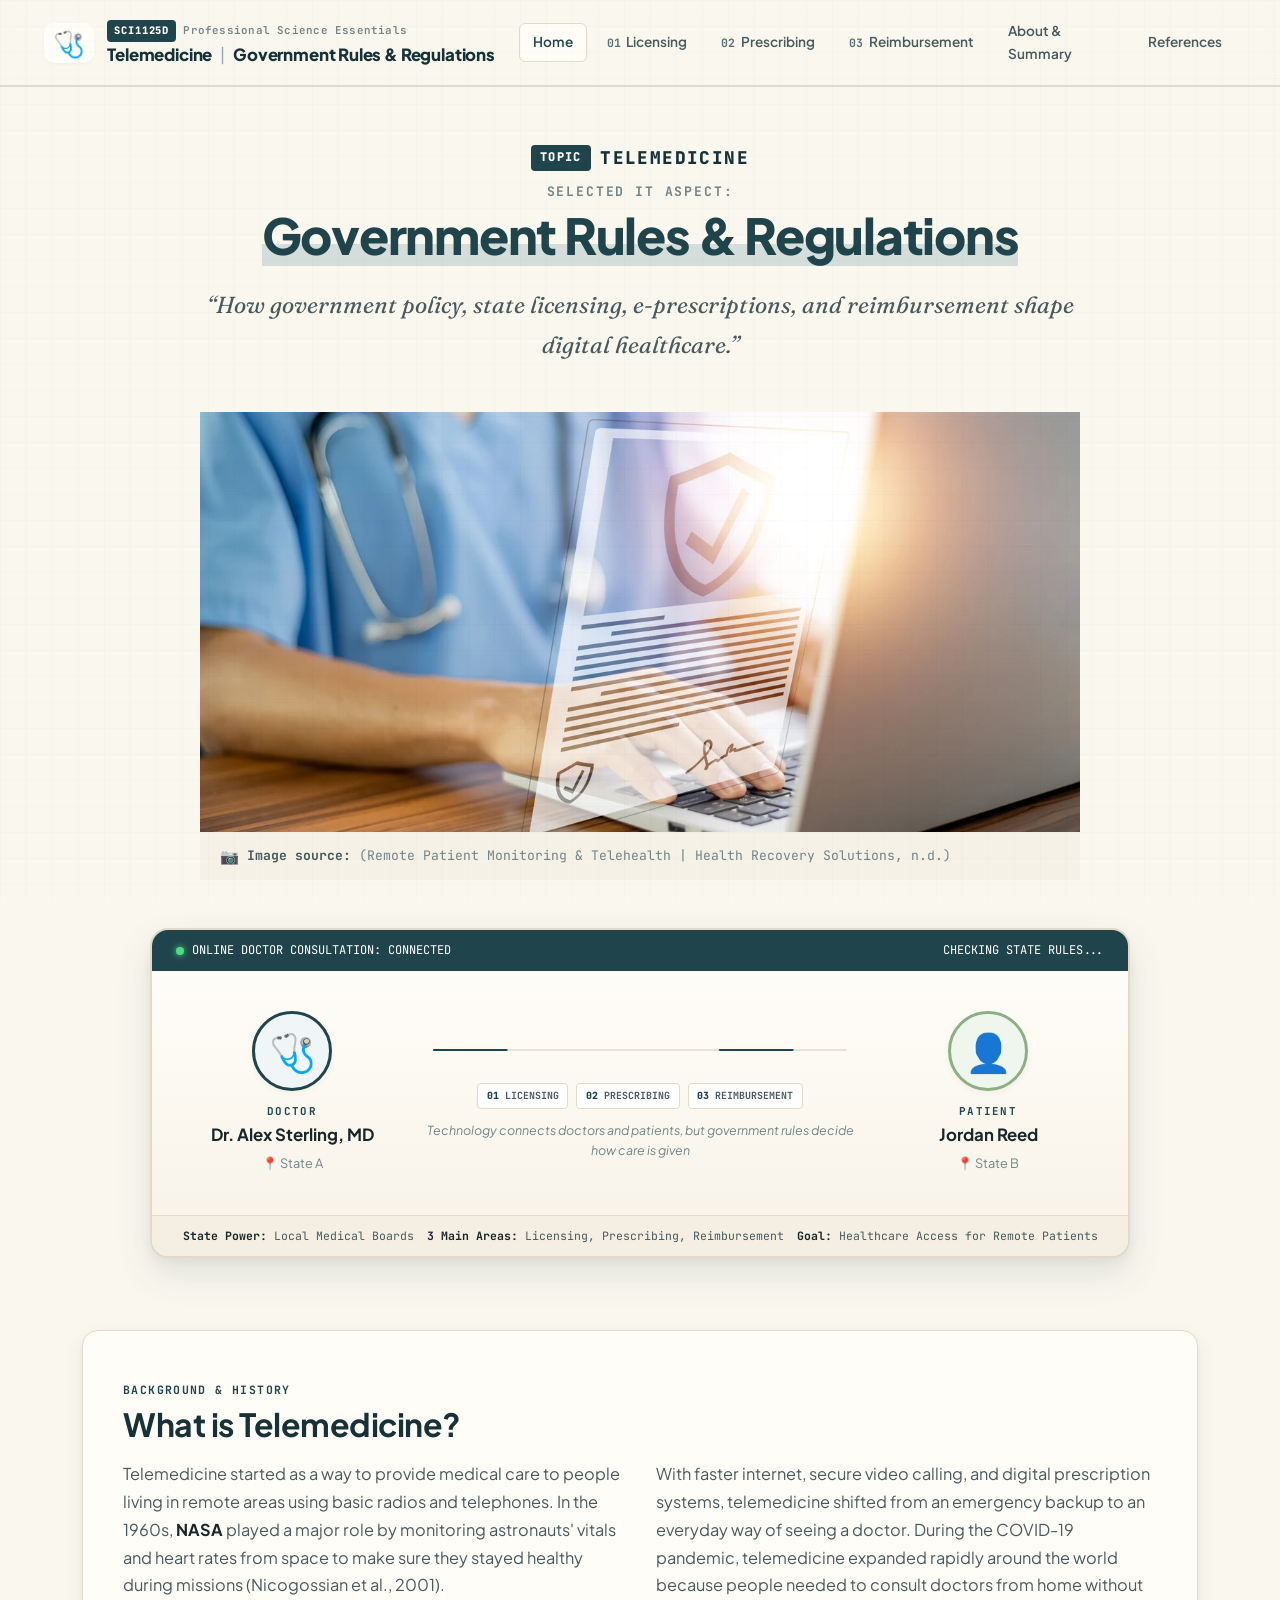
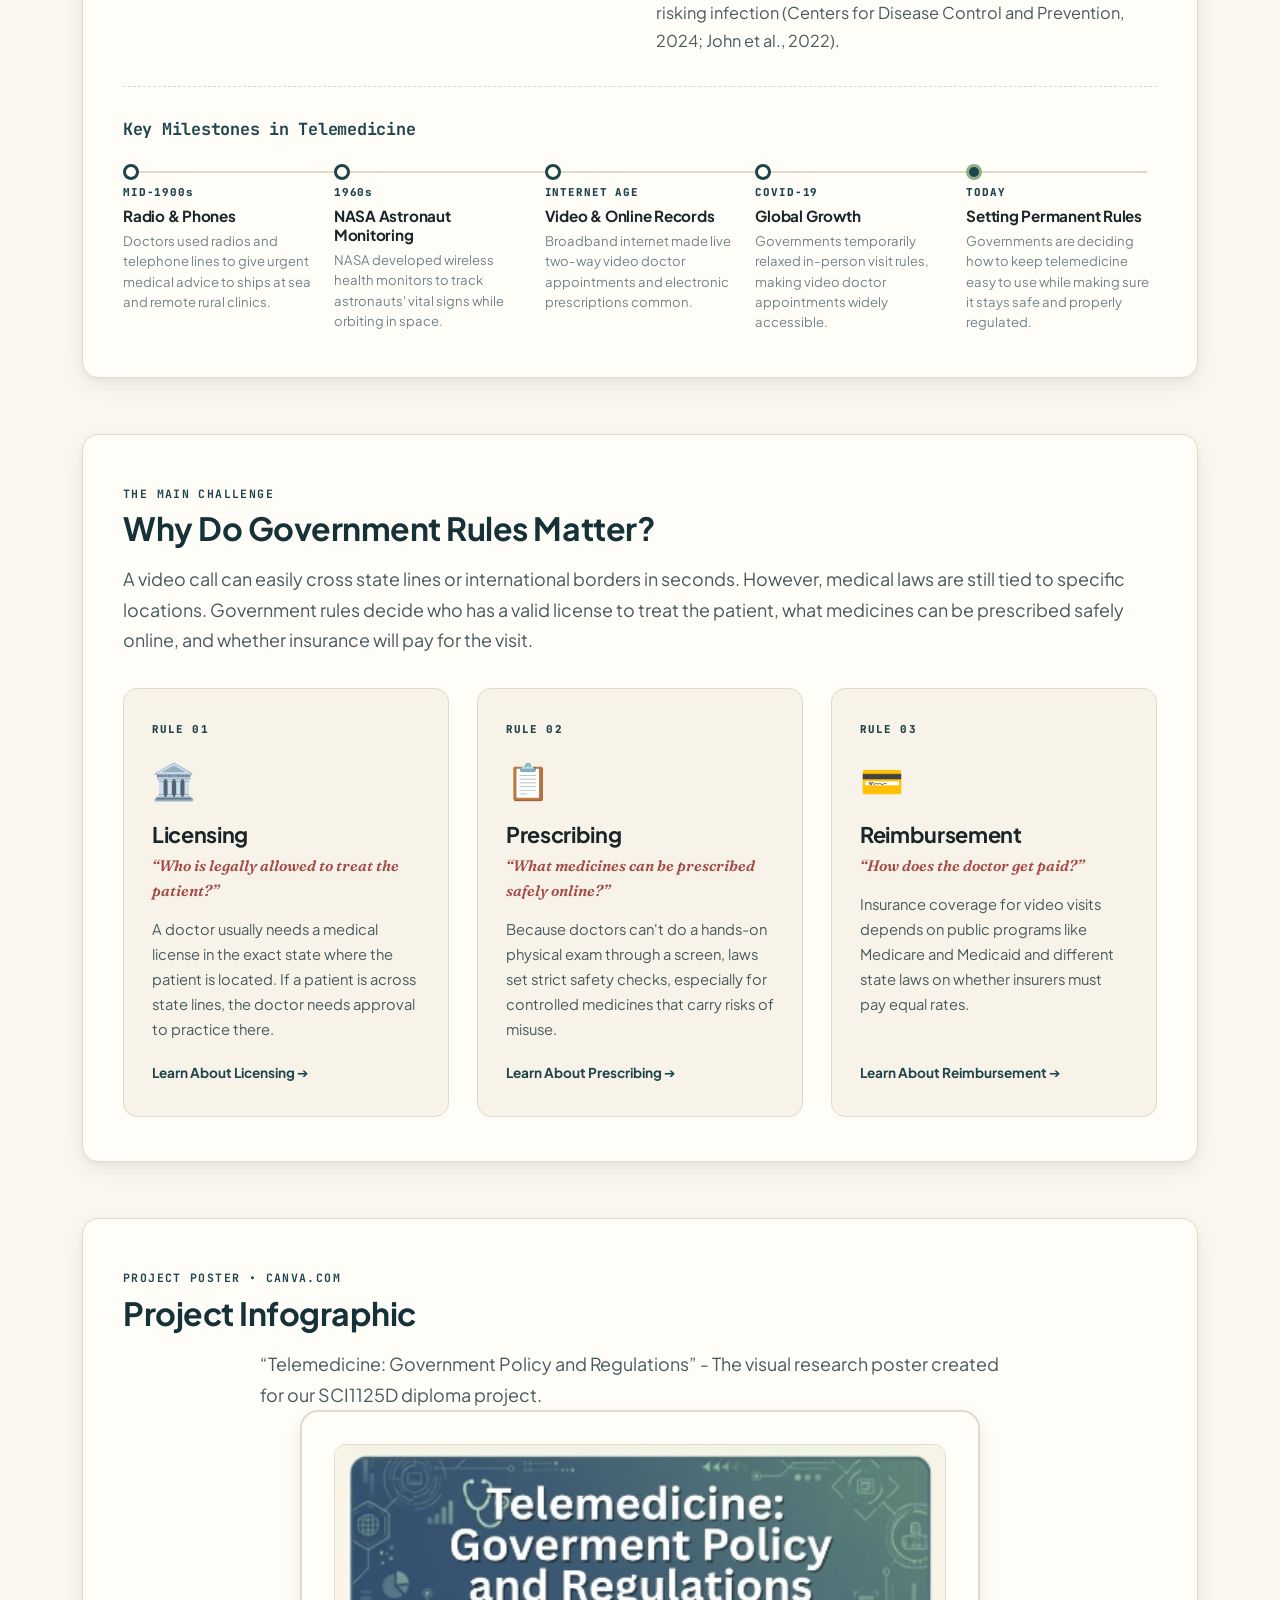
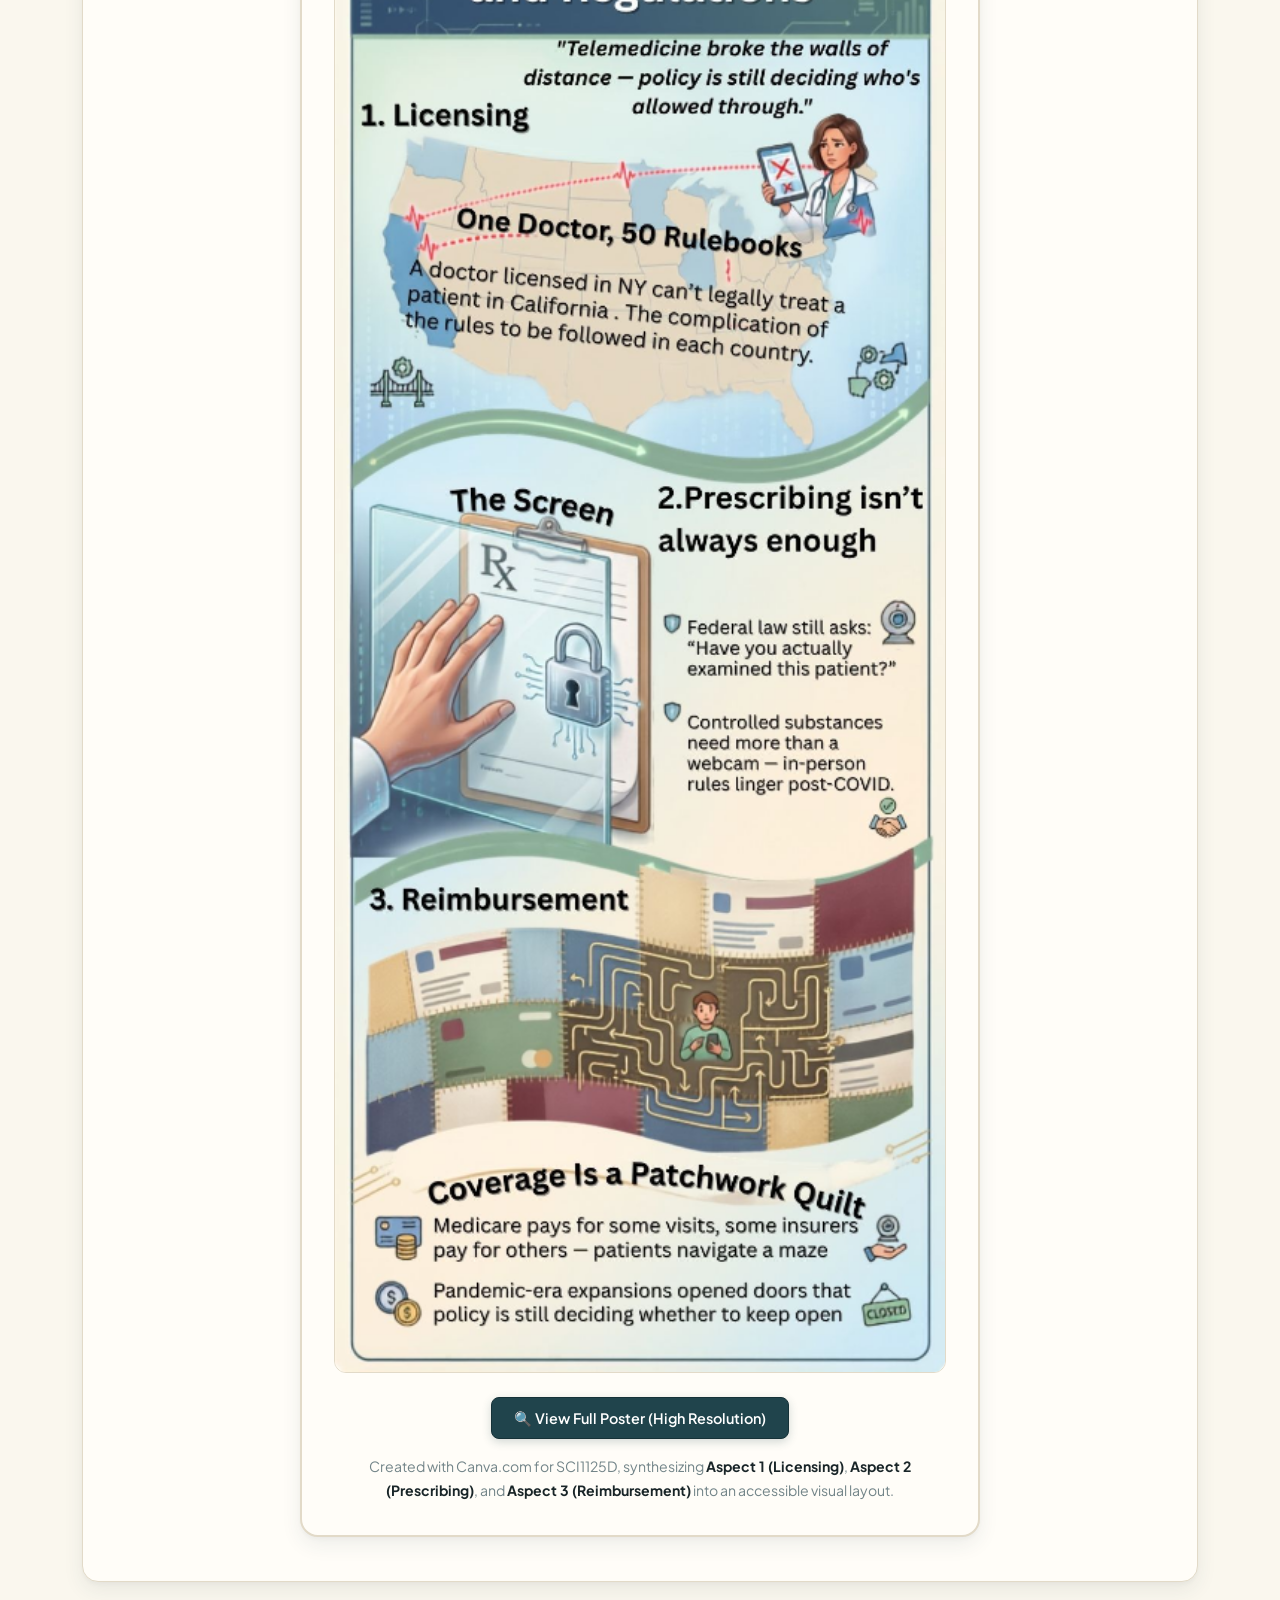
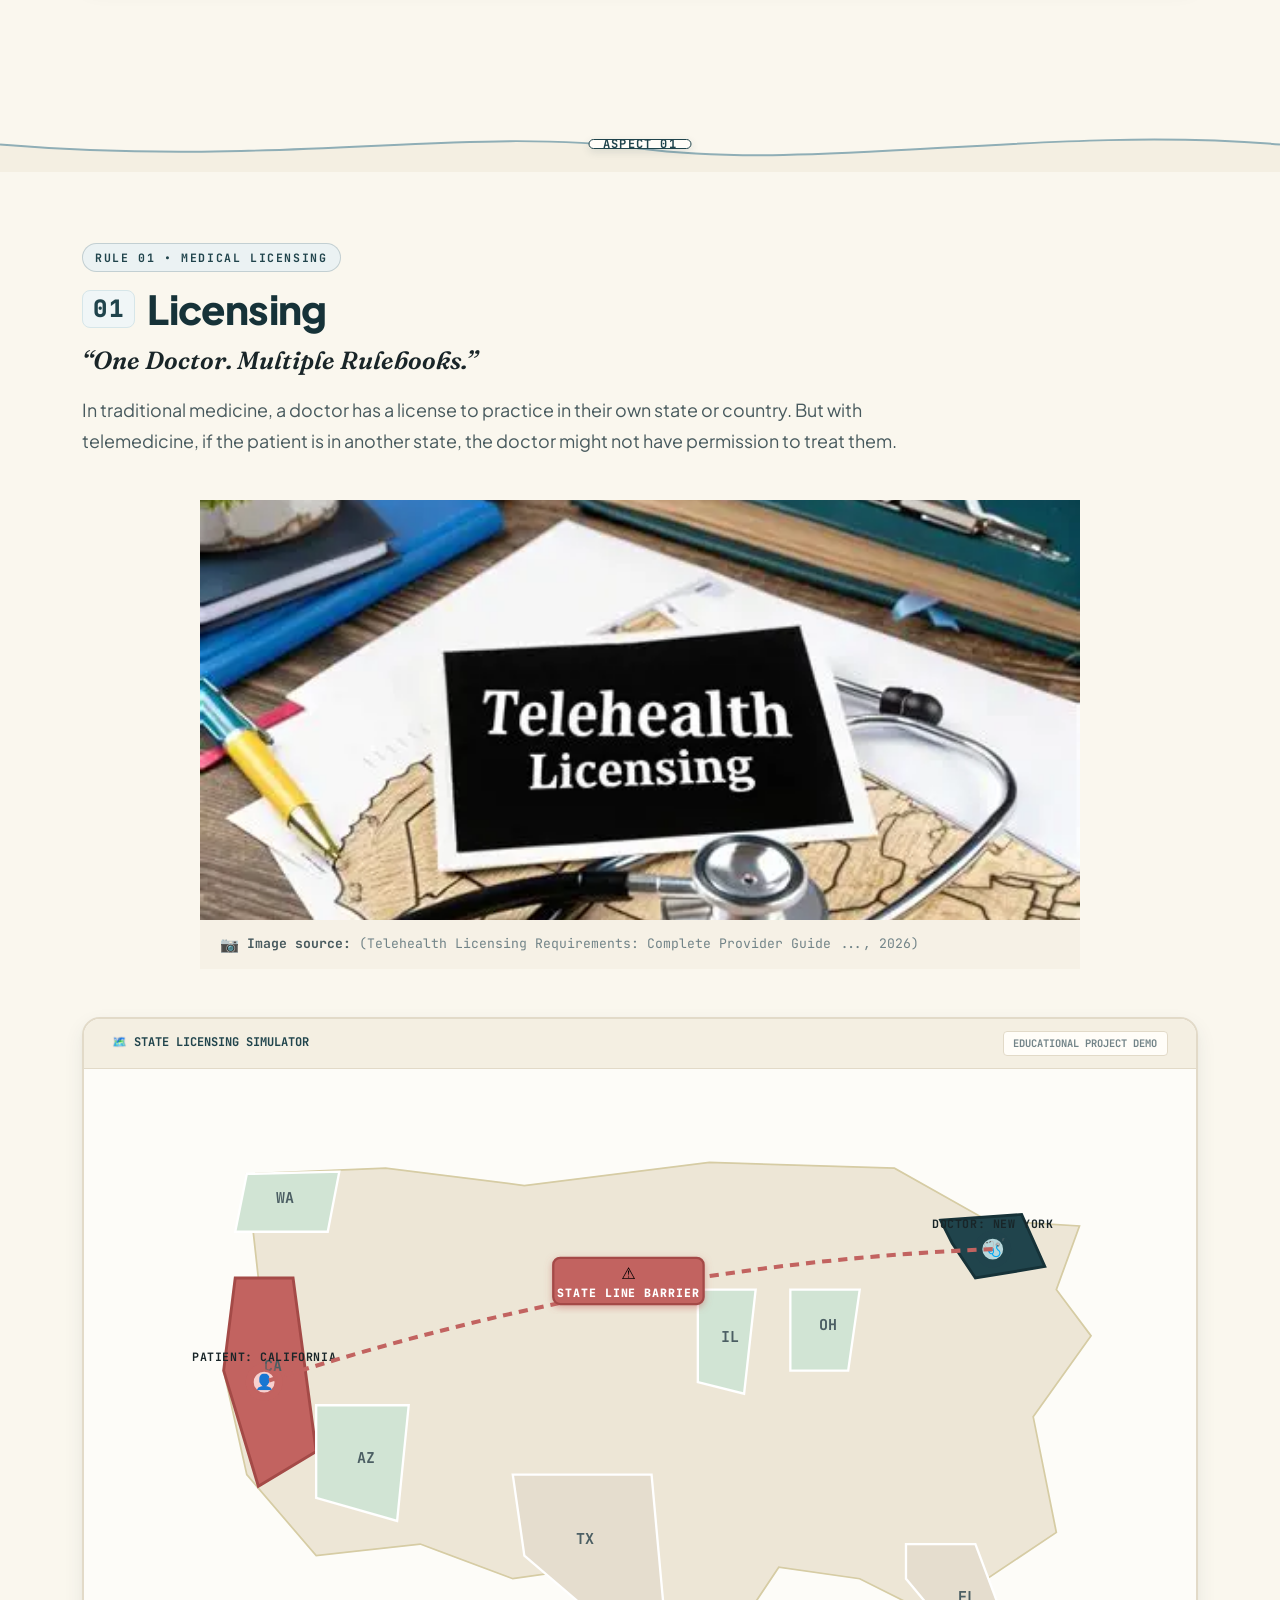
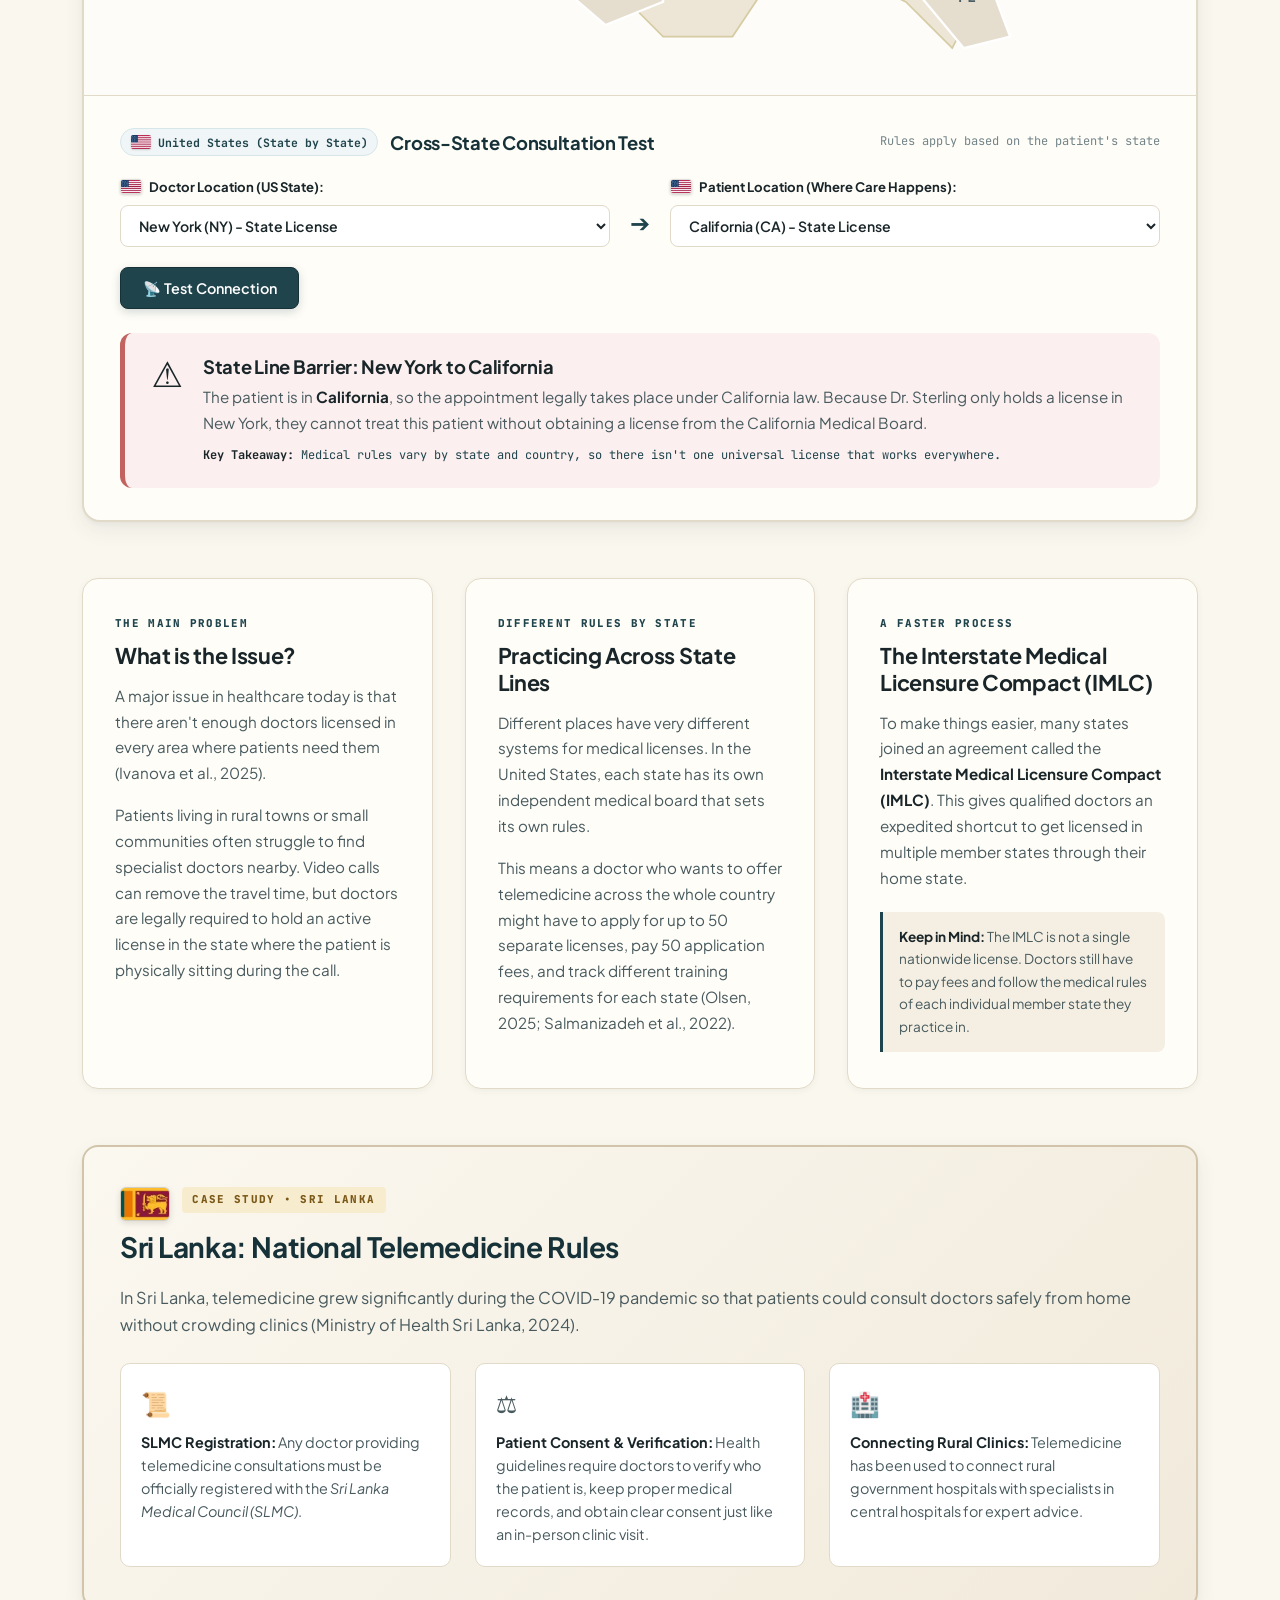
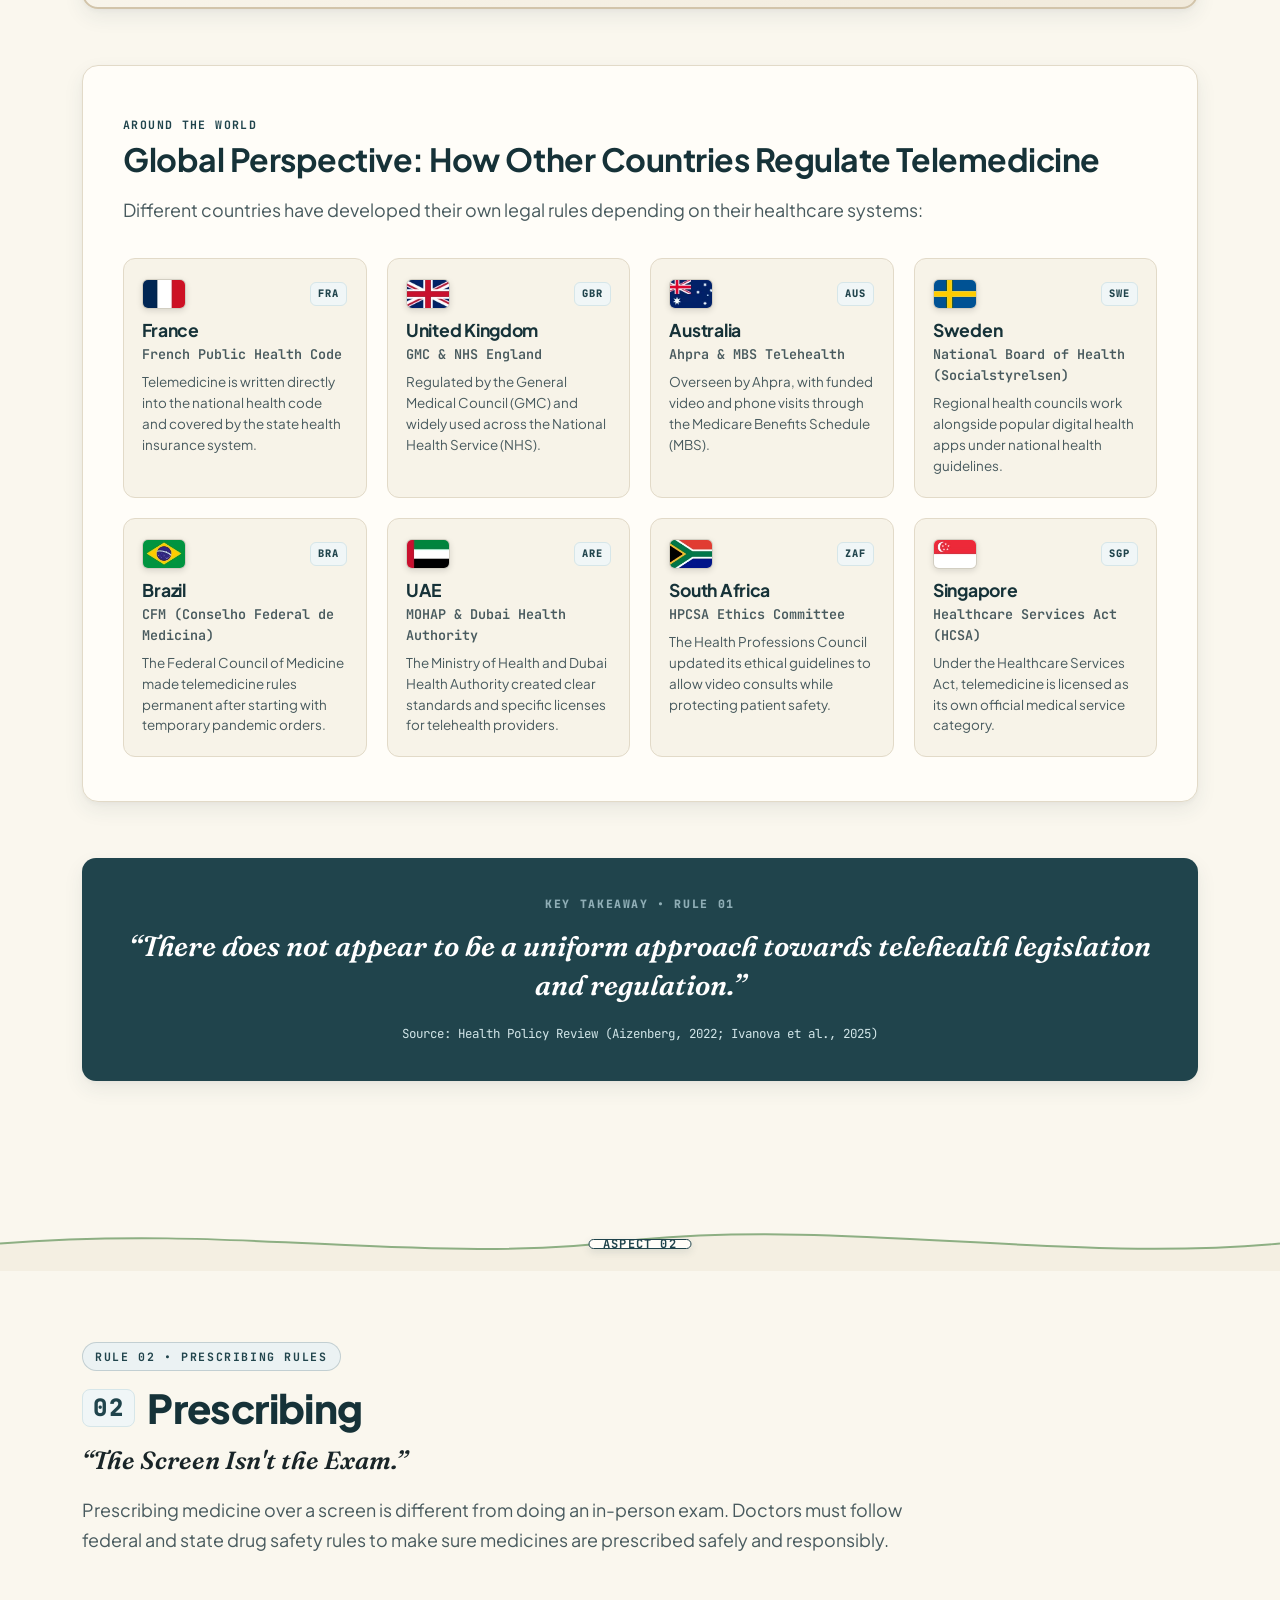
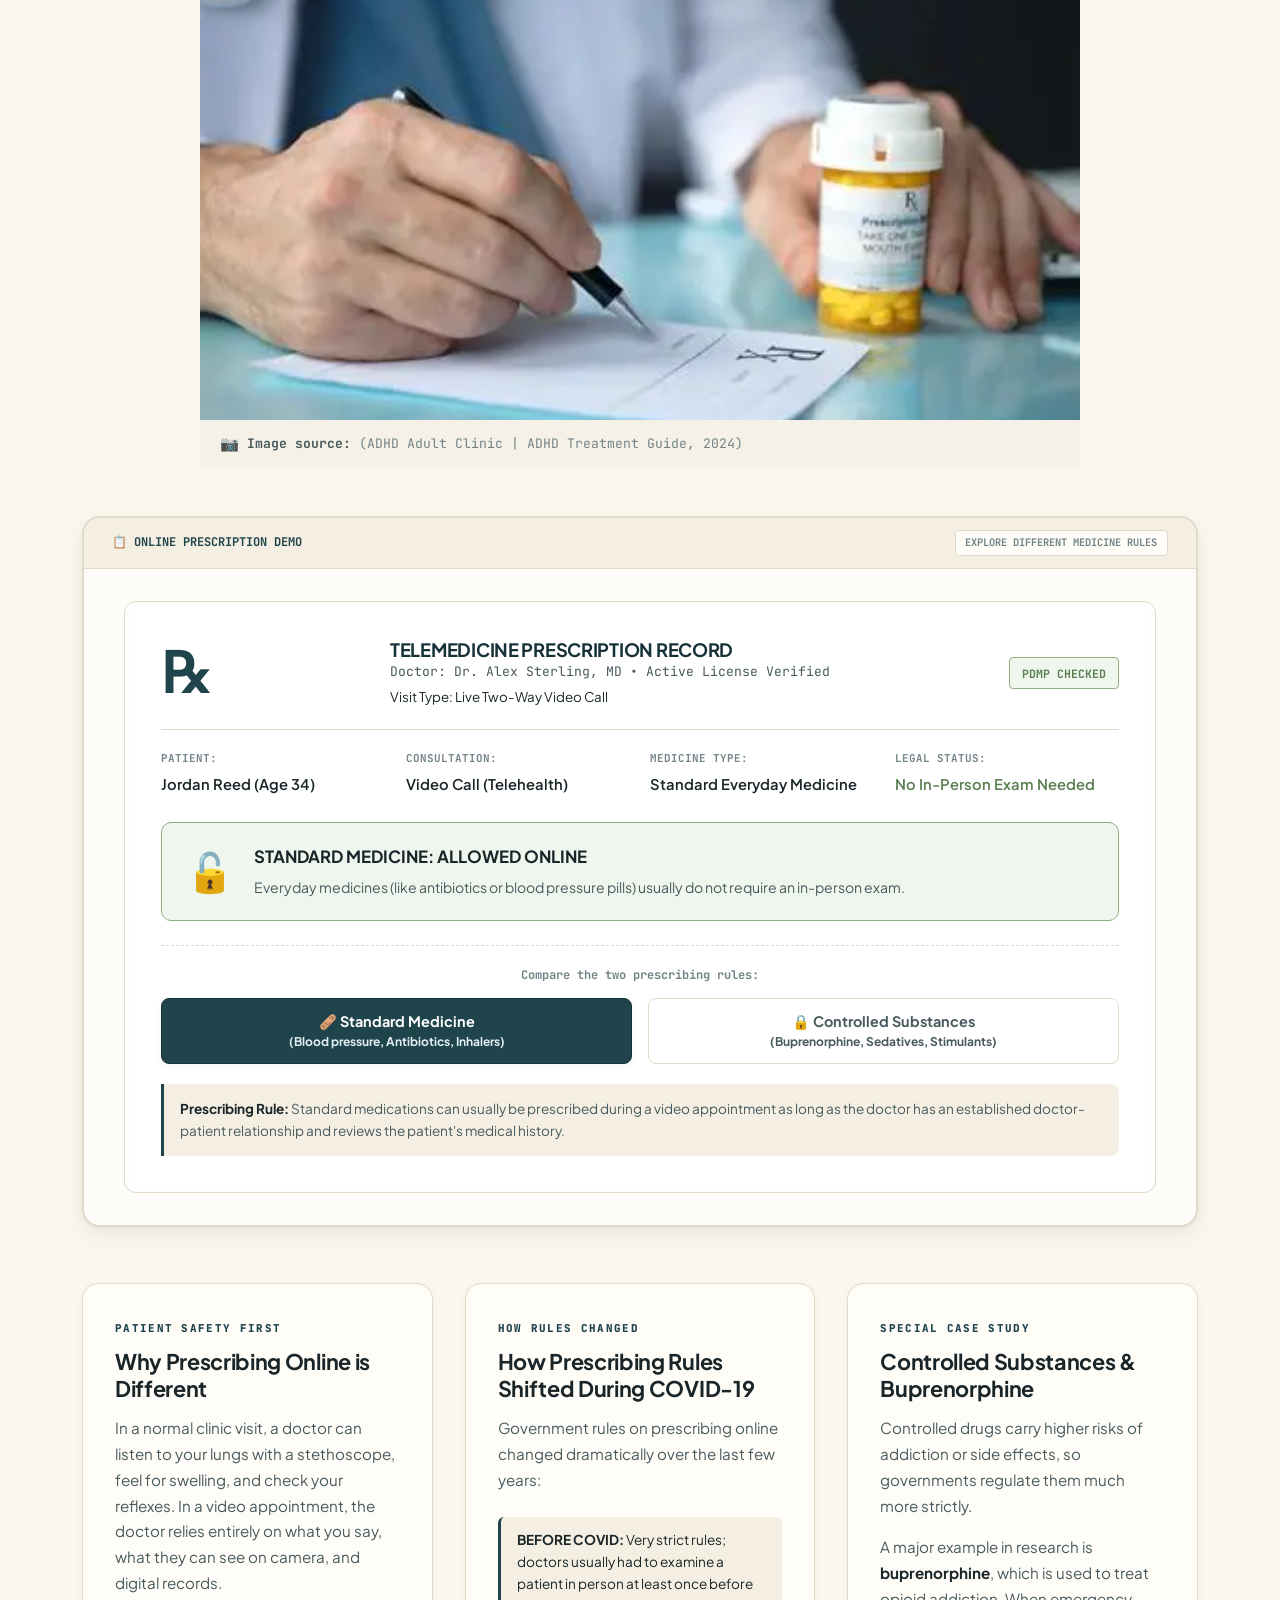
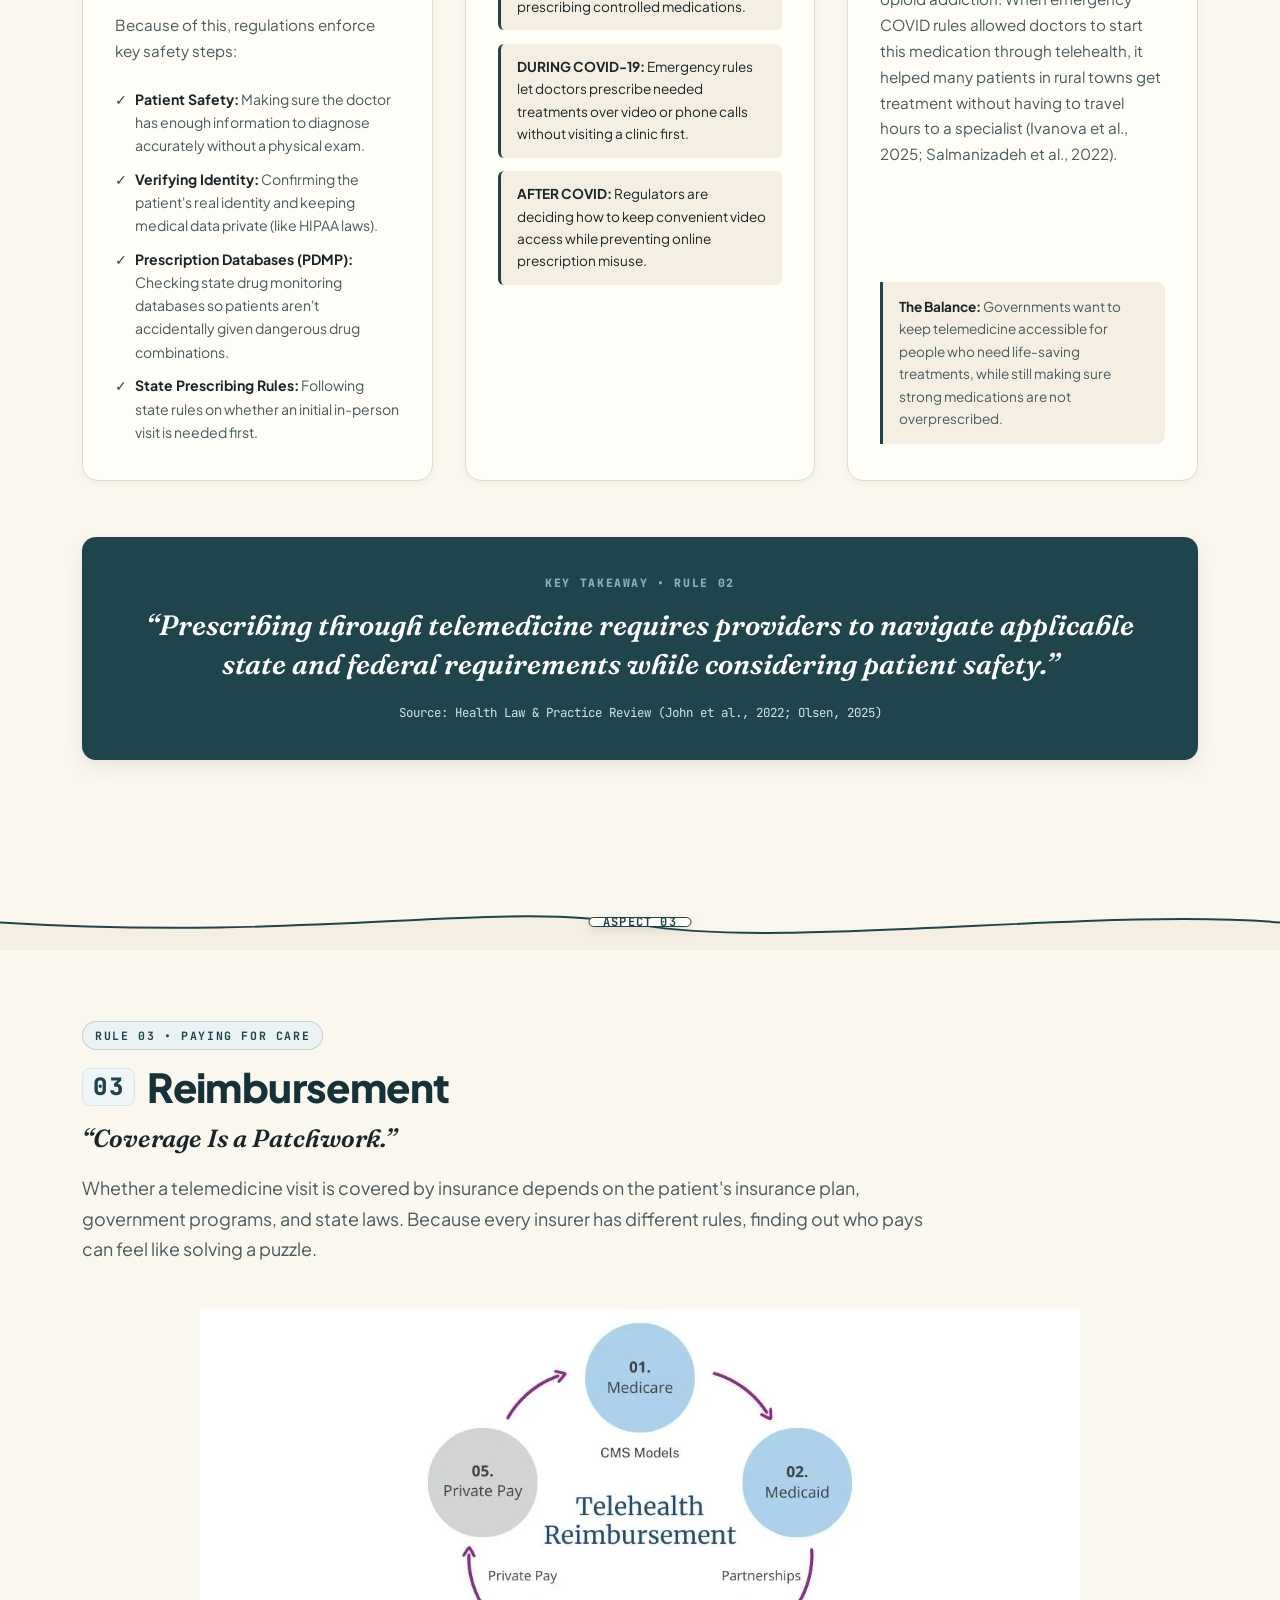
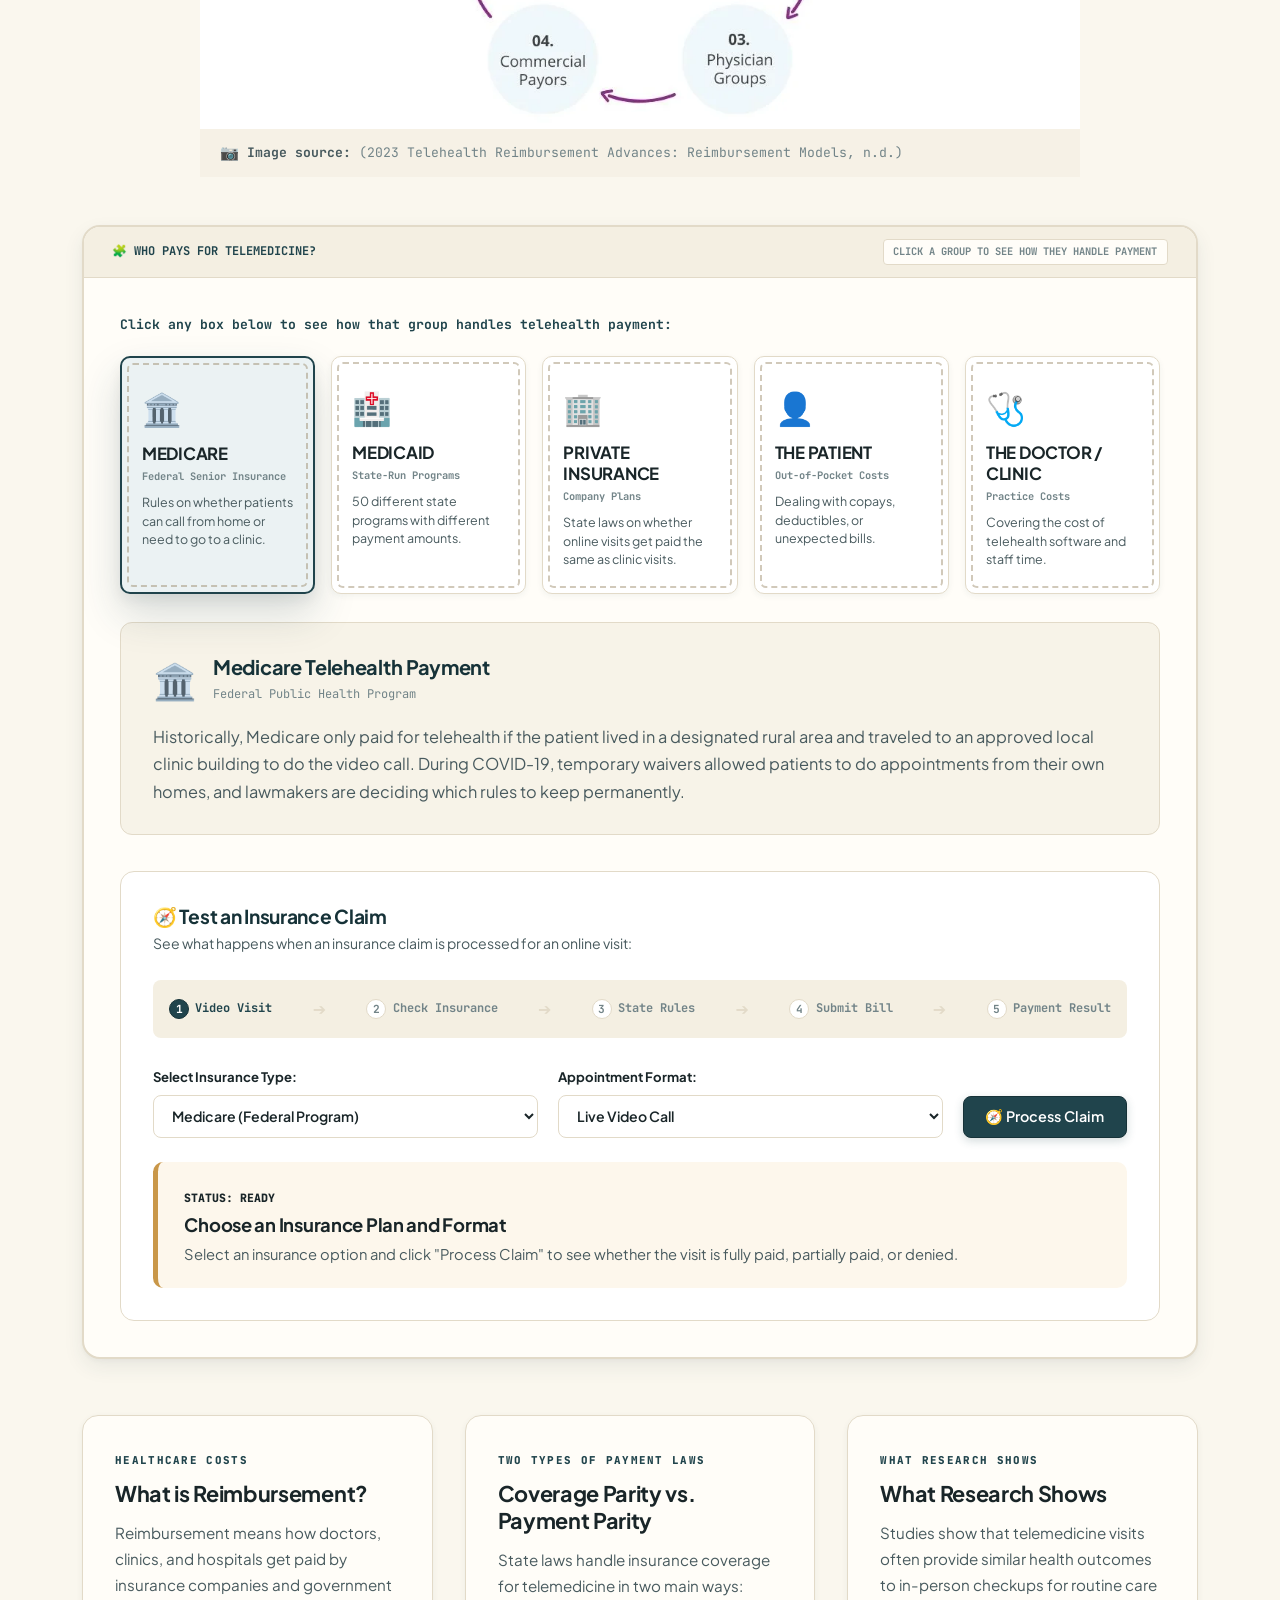
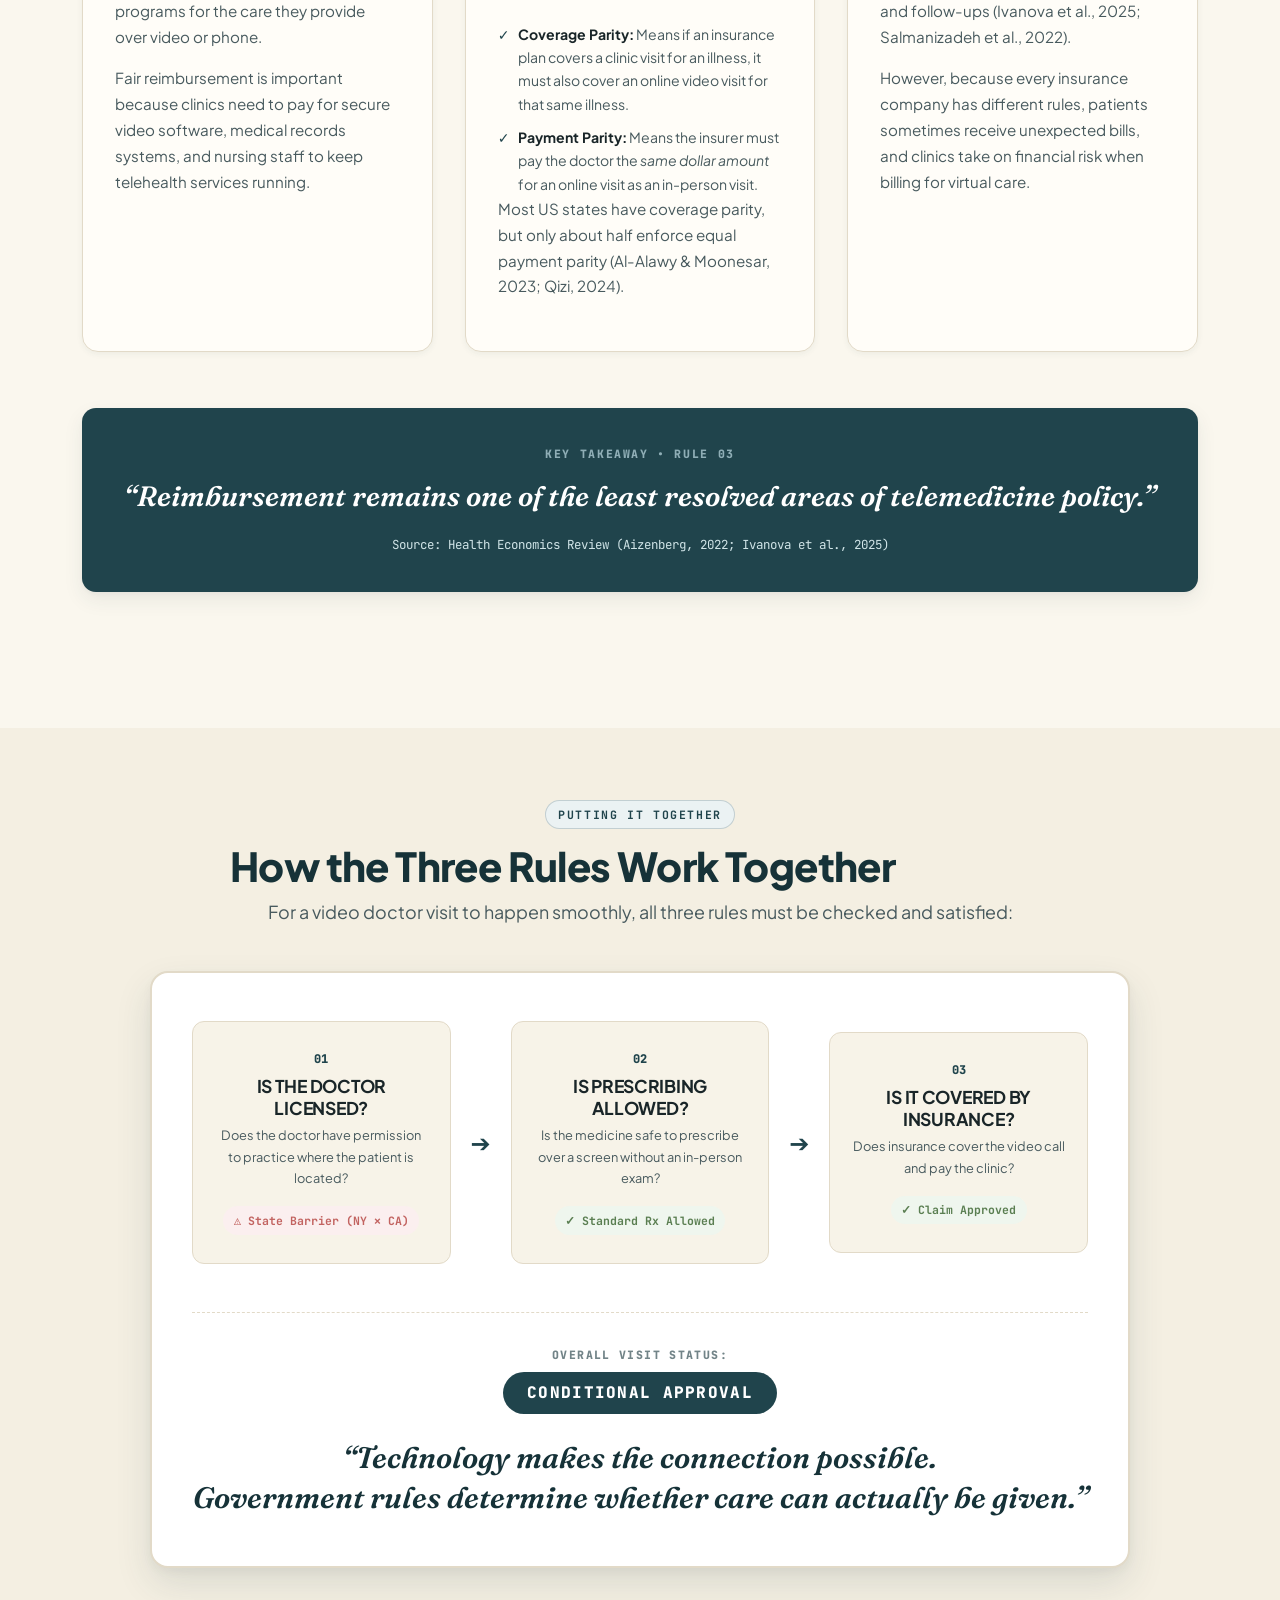
==== index.html @ 53bc9e2b "Update index.html" ====
<!DOCTYPE html>
<html lang="en">

<head>
  <meta charset="UTF-8">
  <meta name="viewport" content="width=device-width, initial-scale=1.0">
  <title>Telemedicine: Government Rules & Regulations | Student Project (SCI1125D)</title>

  <!-- Academic & Editorial Typography -->
  <link rel="preconnect" href="https://fonts.googleapis.com">
  <link rel="preconnect" href="https://fonts.gstatic.com" crossorigin>
  <link
    href="https://fonts.googleapis.com/css2?family=Fraunces:ital,opsz,wght@0,9..144,400;0,9..144,600;0,9..144,700;1,9..144,400&family=Plus+Jakarta+Sans:wght@400;500;600;700;800&family=JetBrains+Mono:wght@400;500;600&display=swap"
    rel="stylesheet">

  <!-- Favicon -->
  <link rel="icon" type="image/svg+xml" href="favicon.svg">

  <link rel="stylesheet" href="styles.css">
</head>

<body class="academic-body">

  <!-- Subtle Paper Grain & Medical Grid Overlay -->
  <div class="academic-paper-grid" aria-hidden="true"></div>

  <!-- =========================================================================
       TOP MASTHEAD & THREE REGULATORY GATES PROGRESS BAR
       ========================================================================= -->
  <header class="academic-header" id="academic-header">
    <div class="header-inner">
      <div class="academic-brand">
        <span class="academic-insignia">🩺</span>
        <div class="brand-text-block">
          <div class="brand-top-tag">
            <span class="course-code-pill">SCI1125D</span>
            <span class="course-tag-title">Professional Science Essentials</span>
          </div>
          <div class="brand-title">Telemedicine <span class="brand-divider">|</span> Government Rules &amp; Regulations</div>
        </div>
      </div>

      <!-- Main Navigation (Matches 5 Pages in Task 2 Template) -->
      <nav class="academic-nav" aria-label="Course Website Navigation">
        <a href="#home" class="nav-btn active">Home</a>
        <a href="#licensing" class="nav-btn"><span class="nav-num">01</span> Licensing</a>
        <a href="#prescribing" class="nav-btn"><span class="nav-num">02</span> Prescribing</a>
        <a href="#reimbursement" class="nav-btn"><span class="nav-num">03</span> Reimbursement</a>
        <a href="#about" class="nav-btn">About &amp; Summary</a>
        <a href="#references" class="nav-btn">References</a>
      </nav>
    </div>
  </header>

  <main>
    <!-- =========================================================================
         HOME / TOPIC
         ========================================================================= -->
    <section id="home" class="academic-section home-section">
      <div class="container">

        <!-- Academic Heading Block with clear Topic & Aspect Hierarchy -->
        <div class="hero-editorial-lead">

          <!-- Explicit Topic vs Aspect Hierarchy -->
          <div class="hero-topic-kicker">
            <span class="topic-tag-badge">TOPIC</span>
            <span class="topic-title-text">TELEMEDICINE</span>
          </div>

          <h1 class="hero-super-title">
            <span class="aspect-label-sub">SELECTED IT ASPECT:</span>
            <span class="highlight-text">Government Rules &amp; Regulations</span>
          </h1>

          <p class="hero-subheading">
            “How government policy, state licensing, e-prescriptions, and reimbursement shape digital healthcare.”
          </p>
        </div>

        <!-- Featured Section Image: Home (Task 2 Template Requirement) -->
        <figure class="section-featured-figure">
          <img src="images/home.webp" alt="Healthcare professional utilizing digital tablet for remote patient monitoring and telehealth" class="featured-aspect-img">
          <figcaption class="figure-citation">
            <span class="citation-icon">📷</span>
            <span><strong>Image source:</strong> (Remote Patient Monitoring &amp; Telehealth | Health Recovery Solutions, n.d.)</span>
          </figcaption>
        </figure>

        <!-- MAIN HERO VISUAL: Doctor & Patient Connected Through Telemedicine Screen -->
        <div class="hero-consultation-stage">
          <div class="consultation-interface-frame">
            <div class="frame-top-bar">
              <span class="telehealth-status"><span class="pulse-indicator"></span> ONLINE DOCTOR CONSULTATION:
                CONNECTED</span>
              <span class="statutory-notice">CHECKING STATE RULES...</span>
            </div>

            <!-- SVG Visual: Remote Provider & Remote Patient -->
            <div class="screen-consultation-display">

              <!-- Provider Side -->
              <div class="consultation-entity provider-entity">
                <div class="entity-avatar-ring doctor-border">
                  <span class="avatar-symbol">🩺</span>
                </div>
                <div class="entity-meta">
                  <span class="entity-label">DOCTOR</span>
                  <strong class="entity-name">Dr. Alex Sterling, MD</strong>
                  <span class="entity-location">📍 State A</span>
                </div>
              </div>

              <!-- Animated Telemedicine Connection Line & The 3 Barrier Gates -->
              <div class="telemedicine-signal-corridor">
                <svg class="signal-svg" viewBox="0 0 420 80" preserveAspectRatio="none">
                  <!-- Underlying Channel -->
                  <path class="signal-track" d="M10,40 L410,40" />
                  <!-- Pulsing Traveling Wave -->
                  <path id="hero-pulse-path" class="signal-pulse"
                    d="M10,40 L160,40 L175,15 L190,65 L205,10 L220,55 L235,40 L410,40" />
                </svg>

                <!-- Three Regulatory Barriers Introduced Along the Connection -->
                <div class="connection-barriers-row">
                  <div class="barrier-pill barrier-licensing" id="hero-gate-1">
                    <span class="barrier-num">01</span>
                    <span class="barrier-txt">LICENSING</span>
                  </div>
                  <div class="barrier-pill barrier-prescribing" id="hero-gate-2">
                    <span class="barrier-num">02</span>
                    <span class="barrier-txt">PRESCRIBING</span>
                  </div>
                  <div class="barrier-pill barrier-reimbursement" id="hero-gate-3">
                    <span class="barrier-num">03</span>
                    <span class="barrier-txt">REIMBURSEMENT</span>
                  </div>
                </div>

                <span class="connection-caption">Technology connects doctors and patients, but government rules decide
                  how care is given</span>
              </div>

              <!-- Patient Side -->
              <div class="consultation-entity patient-entity">
                <div class="entity-avatar-ring patient-border">
                  <span class="avatar-symbol">👤</span>
                </div>
                <div class="entity-meta">
                  <span class="entity-label">PATIENT</span>
                  <strong class="entity-name">Jordan Reed</strong>
                  <span class="entity-location">📍 State B</span>
                </div>
              </div>

            </div>

            <!-- Bottom Diagnostic Bar -->
            <div class="frame-bottom-bar">
              <span><strong>State Power:</strong> Local Medical Boards</span>
              <span><strong>3 Main Areas:</strong> Licensing, Prescribing, Reimbursement</span>
              <span><strong>Goal:</strong> Healthcare Access for Remote Patients</span>
            </div>
          </div>
        </div>

        <!-- ==========================================
             INTRODUCTION: WHAT IS TELEMEDICINE?
             ========================================== -->
        <div class="academic-content-block intro-academic-block">
          <div class="block-header">
            <span class="block-kicker">BACKGROUND & HISTORY</span>
            <h2 class="block-title">What is Telemedicine?</h2>
          </div>

          <div class="two-column-academic-text">
            <p>
              Telemedicine started as a way to provide medical care to people living in remote areas using basic radios
              and telephones. In the 1960s, <strong>NASA</strong> played a major role by monitoring astronauts' vitals
              and heart rates from space to make sure they stayed healthy during missions (Nicogossian et al., 2001).
            </p>
            <p>
              With faster internet, secure video calling, and digital prescription systems, telemedicine shifted from an
              emergency backup to an everyday way of seeing a doctor. During the COVID-19 pandemic, telemedicine
              expanded rapidly around the world because people needed to consult doctors from home without risking
              infection (Centers for Disease Control and Prevention, 2024; John et al., 2022).
            </p>
          </div>

          <!-- Academic Historical Timeline -->
          <div class="academic-timeline-container">
            <h4 class="timeline-title">Key Milestones in Telemedicine</h4>
            <div class="academic-timeline-track">

              <div class="timeline-step">
                <div class="timeline-dot"></div>
                <span class="timeline-epoch">MID-1900s</span>
                <h5>Radio & Phones</h5>
                <p>Doctors used radios and telephone lines to give urgent medical advice to ships at sea and remote
                  rural clinics.</p>
              </div>

              <div class="timeline-step">
                <div class="timeline-dot"></div>
                <span class="timeline-epoch">1960s</span>
                <h5>NASA Astronaut Monitoring</h5>
                <p>NASA developed wireless health monitors to track astronauts' vital signs while orbiting in space.</p>
              </div>

              <div class="timeline-step">
                <div class="timeline-dot"></div>
                <span class="timeline-epoch">INTERNET AGE</span>
                <h5>Video & Online Records</h5>
                <p>Broadband internet made live two-way video doctor appointments and electronic prescriptions common.
                </p>
              </div>

              <div class="timeline-step">
                <div class="timeline-dot"></div>
                <span class="timeline-epoch">COVID-19</span>
                <h5>Global Growth</h5>
                <p>Governments temporarily relaxed in-person visit rules, making video doctor appointments widely
                  accessible.</p>
              </div>

              <div class="timeline-step current-epoch">
                <div class="timeline-dot"></div>
                <span class="timeline-epoch">TODAY</span>
                <h5>Setting Permanent Rules</h5>
                <p>Governments are deciding how to keep telemedicine easy to use while making sure it stays safe and
                  properly regulated.</p>
              </div>

            </div>
          </div>
        </div>

        <!-- ==========================================
             TOPIC OVERVIEW: WHY DO GOVERNMENT RULES MATTER?
             ========================================== -->
        <div class="academic-content-block rules-matter-block">
          <div class="block-header">
            <span class="block-kicker">THE MAIN CHALLENGE</span>
            <h2 class="block-title">Why Do Government Rules Matter?</h2>
            <p class="block-lead">
              A video call can easily cross state lines or international borders in seconds. However, medical laws are
              still tied to specific locations. Government rules decide who has a valid license to treat the patient,
              what medicines can be prescribed safely online, and whether insurance will pay for the visit.
            </p>
          </div>

          <!-- The Three Regulatory Gates Cards -->
          <div class="regulatory-cards-grid">

            <a href="#licensing" class="gate-preview-card">
              <div class="card-gate-tag">RULE 01</div>
              <div class="card-icon">🏛️</div>
              <h3>Licensing</h3>
              <span class="gate-question">“Who is legally allowed to treat the patient?”</span>
              <p>
                A doctor usually needs a medical license in the exact state where the patient is located. If a patient
                is across state lines, the doctor needs approval to practice there.
              </p>
              <span class="card-cta-link">Learn About Licensing ➔</span>
            </a>

            <a href="#prescribing" class="gate-preview-card">
              <div class="card-gate-tag">RULE 02</div>
              <div class="card-icon">📋</div>
              <h3>Prescribing</h3>
              <span class="gate-question">“What medicines can be prescribed safely online?”</span>
              <p>
                Because doctors can't do a hands-on physical exam through a screen, laws set strict safety
                checks, especially for controlled medicines that carry risks of misuse.
              </p>
              <span class="card-cta-link">Learn About Prescribing ➔</span>
            </a>

            <a href="#reimbursement" class="gate-preview-card">
              <div class="card-gate-tag">RULE 03</div>
              <div class="card-icon">💳</div>
              <h3>Reimbursement</h3>
              <span class="gate-question">“How does the doctor get paid?”</span>
              <p>
                Insurance coverage for video visits depends on public programs like Medicare and Medicaid and different
                state laws on whether insurers must pay equal rates.
              </p>
              <span class="card-cta-link">Learn About Reimbursement ➔</span>
            </a>

          </div>
        </div>

        <!-- ==========================================
             PROJECT INFOGRAPHIC (TASK 2 TEMPLATE: TOPIC/HOME)
             ========================================== -->
        <div class="academic-content-block infographic-home-block" id="home-infographic-block">
          <div class="block-header text-center">
            <span class="block-kicker">PROJECT POSTER • CANVA.COM</span>
            <h2 class="block-title">Project Infographic</h2>
            <p class="block-lead" style="margin: 0 auto; max-width: 760px;">
              “Telemedicine: Government Policy and Regulations” - The visual research poster created for our SCI1125D diploma project.
            </p>
          </div>

          <div class="infographic-display-card">
            <div class="infographic-frame">
              <img src="infographic.png" alt="Telemedicine Government Policy and Regulations Infographic Poster"
                class="featured-infographic-img" id="main-infographic-image">
            </div>
            <div class="infographic-actions">
              <button id="open-lightbox-btn" class="btn btn-academic-primary">
                🔍 View Full Poster (High Resolution)
              </button>
              <p class="infographic-note">
                Created with Canva.com for SCI1125D, synthesizing <strong>Aspect 1 (Licensing)</strong>,
                <strong>Aspect 2 (Prescribing)</strong>, and <strong>Aspect 3 (Reimbursement)</strong> into an accessible visual layout.
              </p>
            </div>
          </div>
        </div>

      </div>
    </section>

    <!-- Flowing Wave Divider -->
    <div class="academic-curved-divider" aria-hidden="true">
      <svg viewBox="0 0 1440 70" preserveAspectRatio="none">
        <path d="M0,35 C320,65 520,10 720,40 C920,70 1180,10 1440,35 L1440,70 L0,70 Z" fill="#F4EFE2" />
        <path d="M0,35 C320,65 520,10 720,40 C920,70 1180,10 1440,35" fill="none" stroke="#8FAEB6" stroke-width="2.5" />
      </svg>
      <div class="divider-badge">ASPECT 01</div>
    </div>

    <!-- =========================================================================
         ASPECT 1: LICENSING: "ONE DOCTOR. MULTIPLE RULEBOOKS."
         ========================================================================= -->
    <section id="licensing" class="academic-section licensing-section">
      <div class="container">

        <div class="section-title-wrap">
          <span class="section-aspect-pill">RULE 01 • MEDICAL LICENSING</span>
          <h2 class="aspect-headline"><span class="headline-num">01</span> Licensing</h2>
          <p class="aspect-quote">“One Doctor. Multiple Rulebooks.”</p>
          <p class="aspect-lead-description">
            In traditional medicine, a doctor has a license to practice in their own state or country. But with
            telemedicine, if the patient is in another state, the doctor might not have permission to treat them.
          </p>
        </div>

        <!-- Featured Section Image: Aspect 1 Licensing (Task 2 Template Requirement) -->
        <figure class="section-featured-figure">
          <img src="images/licensing.webp" alt="Medical professional reviewing healthcare licensing and provider credentials" class="featured-aspect-img">
          <figcaption class="figure-citation">
            <span class="citation-icon">📷</span>
            <span><strong>Image source:</strong> (Telehealth Licensing Requirements: Complete Provider Guide ..., 2026)</span>
          </figcaption>
        </figure>

        <!-- MAIN VISUAL: Stylized US Map with Animated Boundary Pause -->
        <div class="academic-interactive-card">
          <div class="card-meta-bar">
            <span>🗺️ STATE LICENSING SIMULATOR</span>
            <span class="edu-disclaimer">EDUCATIONAL PROJECT DEMO</span>
          </div>

          <div class="map-simulation-viewport">
            <svg id="licensing-map-svg" viewBox="0 0 920 500" class="academic-map-svg"
              aria-label="Interactive US Map with Jurisdiction Boundaries">
              <defs>
                <filter id="boundaryGlow" x="-20%" y="-20%" width="140%" height="140%">
                  <feDropShadow dx="0" dy="2" stdDeviation="3" flood-color="#C26360" flood-opacity="0.5" />
                </filter>
              </defs>

              <!-- Base US Outline -->
              <path class="map-base-continent"
                d="M120,70 L240,65 L360,80 L520,60 L680,65 L760,110 L840,115 L820,170 L850,210 L800,280 L820,380 L760,420 L730,480 L690,440 L650,420 L580,410 L540,470 L480,470 L420,410 L350,420 L270,390 L180,400 L120,330 L100,240 L130,160 Z" />

              <!-- Interactive State Polygons -->
              <path id="poly-WA" class="map-poly compact-state" d="M120,70 L200,68 L190,120 L110,120 Z" data-code="WA"
                data-name="Washington" />
              <path id="poly-CA" class="map-poly active-patient-state"
                d="M110,160 L160,160 L180,310 L130,340 L100,240 Z" data-code="CA" data-name="California" />
              <path id="poly-AZ" class="map-poly compact-state" d="M180,270 L260,270 L250,370 L180,350 Z" data-code="AZ"
                data-name="Arizona" />
              <path id="poly-TX" class="map-poly independent-state" d="M350,330 L470,330 L480,440 L430,460 L360,400 Z"
                data-code="TX" data-name="Texas" />
              <path id="poly-IL" class="map-poly compact-state" d="M510,170 L560,170 L550,260 L510,250 Z" data-code="IL"
                data-name="Illinois" />
              <path id="poly-OH" class="map-poly compact-state" d="M590,170 L650,170 L640,240 L590,240 Z" data-code="OH"
                data-name="Ohio" />
              <path id="poly-NY" class="map-poly active-doctor-state" d="M720,110 L790,105 L810,150 L750,160 L730,130 Z"
                data-code="NY" data-name="New York" />
              <path id="poly-FL" class="map-poly independent-state" d="M690,390 L750,390 L780,470 L740,480 L690,420 Z"
                data-code="FL" data-name="Florida" />

              <!-- State Text Labels -->
              <text x="135" y="240" class="svg-state-label">CA</text>
              <text x="145" y="95" class="svg-state-label">WA</text>
              <text x="215" y="320" class="svg-state-label">AZ</text>
              <text x="405" y="390" class="svg-state-label">TX</text>
              <text x="530" y="215" class="svg-state-label">IL</text>
              <text x="615" y="205" class="svg-state-label">OH</text>
              <text x="760" y="135" class="svg-state-label">NY</text>
              <text x="735" y="440" class="svg-state-label">FL</text>

              <!-- Doctor Marker: New York -->
              <g id="map-doc-marker" transform="translate(765, 135)">
                <circle cx="0" cy="0" r="16" class="doc-halo" />
                <circle cx="0" cy="0" r="10" class="doc-core" />
                <text x="0" y="4" text-anchor="middle" class="marker-symbol">🩺</text>
                <text x="0" y="-18" text-anchor="middle" class="marker-tag">DOCTOR: NEW YORK</text>
              </g>

              <!-- Patient Marker: California -->
              <g id="map-pat-marker" transform="translate(135, 250)">
                <circle cx="0" cy="0" r="16" class="pat-halo" />
                <circle cx="0" cy="0" r="10" class="pat-core" />
                <text x="0" y="4" text-anchor="middle" class="marker-symbol">👤</text>
                <text x="0" y="-18" text-anchor="middle" class="marker-tag">PATIENT: CALIFORNIA</text>
              </g>

              <!-- Animated Medical Connection Signal Line -->
              <path id="signal-flight-arc" class="map-signal-arc" d="M765,135 Q450,40 135,250" />

              <!-- Regulatory Boundary Barrier (Revealed at midpoint) -->
              <g id="regulatory-boundary-barrier" transform="translate(450, 140)" filter="url(#boundaryGlow)">
                <rect x="-65" y="-20" width="130" height="40" rx="6" class="boundary-box" />
                <text x="0" y="-2" text-anchor="middle" class="boundary-icon">⚠️</text>
                <text x="0" y="14" text-anchor="middle" class="boundary-text">STATE LINE BARRIER</text>
              </g>
            </svg>
          </div>

          <!-- Interactive Licensing Simulator Controls -->
          <div class="simulator-controls-container">
            <div class="sim-header-row">
              <div class="sim-title-wrap">
                <span class="sim-flag-badge-pill">
                  <img src="images/flags/us.webp" alt="United States Flag" class="sim-flag-pill-img">
                  <span class="sim-flag-pill-text">United States (State by State)</span>
                </span>
                <h4 class="sim-title">Cross-State Consultation Test</h4>
              </div>
              <span class="sim-rules-hint">Rules apply based on the patient's state</span>
            </div>
            <div class="sim-dropdowns-row">

              <div class="sim-field">
                <label for="doctor-loc-select">
                  <span class="sim-label-flag-wrap"><img src="images/flags/us.webp" alt="US Flag" class="sim-flag-icon"></span>
                  Doctor Location (US State):
                </label>
                <select id="doctor-loc-select" class="academic-select">
                  <option value="NY" selected>New York (NY) - State License</option>
                  <option value="CA">California (CA) - State License</option>
                  <option value="WA">Washington (WA) - IMLC Member</option>
                  <option value="AZ">Arizona (AZ) - IMLC Member</option>
                  <option value="IL">Illinois (IL) - IMLC Member</option>
                  <option value="OH">Ohio (OH) - IMLC Member</option>
                  <option value="TX">Texas (TX) - Texas Board</option>
                  <option value="FL">Florida (FL) - Telehealth Registry</option>
                </select>
              </div>

              <div class="sim-field-arrow">➔</div>

              <div class="sim-field">
                <label for="patient-loc-select">
                  <span class="sim-label-flag-wrap"><img src="images/flags/us.webp" alt="US Flag" class="sim-flag-icon"></span>
                  Patient Location (Where Care Happens):
                </label>
                <select id="patient-loc-select" class="academic-select">
                  <option value="CA" selected>California (CA) - State License</option>
                  <option value="NY">New York (NY) - State License</option>
                  <option value="WA">Washington (WA) - IMLC Member</option>
                  <option value="AZ">Arizona (AZ) - IMLC Member</option>
                  <option value="IL">Illinois (IL) - IMLC Member</option>
                  <option value="OH">Ohio (OH) - IMLC Member</option>
                  <option value="TX">Texas (TX) - Texas Board</option>
                  <option value="FL">Florida (FL) - Telehealth Registry</option>
                </select>
              </div>

            </div>

            <div class="sim-actions-row">
              <button id="send-consultation-btn" class="btn btn-academic-primary">
                📡 Test Connection
              </button>
            </div>

            <!-- Dynamic Educational Verdict Display -->
            <div id="licensing-verdict-display" class="verdict-banner-academic verdict-friction">
              <div class="verdict-badge-icon" id="verdict-icon">⚖️</div>
              <div class="verdict-info-body">
                <h5 id="verdict-title">State Rule Check: New York to California</h5>
                <p id="verdict-explanation">
                  Even though the doctor is fully licensed in New York, the medical visit is legally considered to
                  happen where the patient is located in California. Therefore, the doctor needs a California license or
                  special interstate approval to treat this patient.
                </p>
                <div class="verdict-statutory-cite">
                  <strong>Key Takeaway:</strong> Medical rules vary by state and country, so there isn't one universal
                  license that works everywhere.
                </div>
              </div>
            </div>

          </div>
        </div>

        <!-- Academic Content Blocks for Aspect 1 -->
        <div class="academic-cards-grid">

          <!-- What is the Issue? -->
          <div class="academic-card">
            <span class="card-eyebrow">THE MAIN PROBLEM</span>
            <h3>What is the Issue?</h3>
            <p>
              A major issue in healthcare today is that there aren't enough doctors licensed in every area where
              patients need them (Ivanova et al., 2025).
            </p>
            <p>
              Patients living in rural towns or small communities often struggle to find specialist doctors nearby.
              Video calls can remove the travel time, but doctors are legally required to hold an active license in the
              state where the patient is physically sitting during the call.
            </p>
          </div>

          <!-- Cross-State and Cross-Border Practice -->
          <div class="academic-card">
            <span class="card-eyebrow">DIFFERENT RULES BY STATE</span>
            <h3>Practicing Across State Lines</h3>
            <p>
              Different places have very different systems for medical licenses. In the United States, each state has
              its own independent medical board that sets its own rules.
            </p>
            <p>
              This means a doctor who wants to offer telemedicine across the whole country might have to apply for up to
              50 separate licenses, pay 50 application fees, and track different training requirements for each state
              (Olsen, 2025; Salmanizadeh et al., 2022).
            </p>
          </div>

          <!-- IMLC Analysis -->
          <div class="academic-card">
            <span class="card-eyebrow">A FASTER PROCESS</span>
            <h3>The Interstate Medical Licensure Compact (IMLC)</h3>
            <p>
              To make things easier, many states joined an agreement called the <strong>Interstate Medical Licensure
                Compact (IMLC)</strong>. This gives qualified doctors an expedited shortcut to get licensed in multiple
              member states through their home state.
            </p>
            <div class="academic-note-callout">
              <strong>Keep in Mind:</strong> The IMLC is not a single nationwide license. Doctors still have to pay fees
              and follow the medical rules of each individual member state they practice in.
            </div>
          </div>

        </div>

        <!-- Dedicated Section: Sri Lanka Telemedicine Policy -->
        <div class="academic-focus-box sri-lanka-box">
          <div class="focus-box-header">
            <div style="display: flex; align-items: center; gap: 0.75rem; margin-bottom: 0.5rem;">
              <div class="country-flag-wrap lk-flag-wrap">
                <img src="images/flags/lk.webp" alt="Sri Lanka Flag" class="country-flag-img" loading="lazy">
              </div>
              <span class="focus-badge">CASE STUDY • SRI LANKA</span>
            </div>
            <h3>Sri Lanka: National Telemedicine Rules</h3>
          </div>
          <div class="focus-box-content">
            <p>
              In Sri Lanka, telemedicine grew significantly during the COVID-19 pandemic so that patients could consult
              doctors safely from home without crowding clinics (Ministry of Health Sri Lanka, 2024).
            </p>
            <div class="focus-points-grid">
              <div class="focus-point">
                <span class="point-icon">📜</span>
                <strong>SLMC Registration:</strong>
                Any doctor providing telemedicine consultations must be officially registered with the <em>Sri Lanka
                  Medical Council (SLMC)</em>.
              </div>
              <div class="focus-point">
                <span class="point-icon">⚖️</span>
                <strong>Patient Consent & Verification:</strong>
                Health guidelines require doctors to verify who the patient is, keep proper medical records, and obtain
                clear consent just like an in-person clinic visit.
              </div>
              <div class="focus-point">
                <span class="point-icon">🏥</span>
                <strong>Connecting Rural Clinics:</strong>
                Telemedicine has been used to connect rural government hospitals with specialists in central hospitals
                for expert advice.
              </div>
            </div>
          </div>
        </div>

        <!-- Global Perspective Grid (8 Countries from Essay) -->
        <div class="academic-content-block global-perspective-block">
          <div class="block-header">
            <span class="block-kicker">AROUND THE WORLD</span>
            <h2 class="block-title">Global Perspective: How Other Countries Regulate Telemedicine</h2>
            <p class="block-lead">
              Different countries have developed their own legal rules depending on their healthcare systems:
            </p>
          </div>

          <div class="global-countries-grid">

            <div class="country-pill-card">
              <div class="country-card-top">
                <div class="country-flag-wrap">
                  <img src="images/flags/fr.webp" alt="France Flag" class="country-flag-img" loading="lazy">
                </div>
                <span class="country-iso-tag">FRA</span>
              </div>
              <h4>France</h4>
              <p class="country-agency-sub">French Public Health Code</p>
              <p>Telemedicine is written directly into the national health code and covered by the state health
                insurance system.</p>
            </div>

            <div class="country-pill-card">
              <div class="country-card-top">
                <div class="country-flag-wrap">
                  <img src="images/flags/gb.webp" alt="United Kingdom Flag" class="country-flag-img" loading="lazy">
                </div>
                <span class="country-iso-tag">GBR</span>
              </div>
              <h4>United Kingdom</h4>
              <p class="country-agency-sub">GMC &amp; NHS England</p>
              <p>Regulated by the General Medical Council (GMC) and widely used across the National Health Service
                (NHS).</p>
            </div>

            <div class="country-pill-card">
              <div class="country-card-top">
                <div class="country-flag-wrap">
                  <img src="images/flags/au.webp" alt="Australia Flag" class="country-flag-img" loading="lazy">
                </div>
                <span class="country-iso-tag">AUS</span>
              </div>
              <h4>Australia</h4>
              <p class="country-agency-sub">Ahpra &amp; MBS Telehealth</p>
              <p>Overseen by Ahpra, with funded video and phone visits through the Medicare Benefits Schedule (MBS).</p>
            </div>

            <div class="country-pill-card">
              <div class="country-card-top">
                <div class="country-flag-wrap">
                  <img src="images/flags/se.webp" alt="Sweden Flag" class="country-flag-img" loading="lazy">
                </div>
                <span class="country-iso-tag">SWE</span>
              </div>
              <h4>Sweden</h4>
              <p class="country-agency-sub">National Board of Health (Socialstyrelsen)</p>
              <p>Regional health councils work alongside popular digital health apps under national health guidelines.
              </p>
            </div>

            <div class="country-pill-card">
              <div class="country-card-top">
                <div class="country-flag-wrap">
                  <img src="images/flags/br.webp" alt="Brazil Flag" class="country-flag-img" loading="lazy">
                </div>
                <span class="country-iso-tag">BRA</span>
              </div>
              <h4>Brazil</h4>
              <p class="country-agency-sub">CFM (Conselho Federal de Medicina)</p>
              <p>The Federal Council of Medicine made telemedicine rules permanent after starting with temporary
                pandemic orders.</p>
            </div>

            <div class="country-pill-card">
              <div class="country-card-top">
                <div class="country-flag-wrap">
                  <img src="images/flags/ae.webp" alt="UAE Flag" class="country-flag-img" loading="lazy">
                </div>
                <span class="country-iso-tag">ARE</span>
              </div>
              <h4>UAE</h4>
              <p class="country-agency-sub">MOHAP &amp; Dubai Health Authority</p>
              <p>The Ministry of Health and Dubai Health Authority created clear standards and specific licenses for
                telehealth providers.</p>
            </div>

            <div class="country-pill-card">
              <div class="country-card-top">
                <div class="country-flag-wrap">
                  <img src="images/flags/za.webp" alt="South Africa Flag" class="country-flag-img" loading="lazy">
                </div>
                <span class="country-iso-tag">ZAF</span>
              </div>
              <h4>South Africa</h4>
              <p class="country-agency-sub">HPCSA Ethics Committee</p>
              <p>The Health Professions Council updated its ethical guidelines to allow video consults while protecting
                patient safety.</p>
            </div>

            <div class="country-pill-card">
              <div class="country-card-top">
                <div class="country-flag-wrap">
                  <img src="images/flags/sg.webp" alt="Singapore Flag" class="country-flag-img" loading="lazy">
                </div>
                <span class="country-iso-tag">SGP</span>
              </div>
              <h4>Singapore</h4>
              <p class="country-agency-sub">Healthcare Services Act (HCSA)</p>
              <p>Under the Healthcare Services Act, telemedicine is licensed as its own official medical service
                category.</p>
            </div>

          </div>
        </div>

        <!-- Highlighted Academic Takeaway -->
        <div class="academic-key-takeaway-banner">
          <span class="takeaway-label">KEY TAKEAWAY • RULE 01</span>
          <blockquote class="takeaway-quote">
            “There does not appear to be a uniform approach towards telehealth legislation and regulation.”
          </blockquote>
          <span class="takeaway-cite">Source: Health Policy Review (Aizenberg, 2022; Ivanova et al., 2025)</span>
        </div>

      </div>
    </section>

    <!-- Flowing Wave Divider -->
    <div class="academic-curved-divider" aria-hidden="true">
      <svg viewBox="0 0 1440 70" preserveAspectRatio="none">
        <path d="M0,35 C280,10 480,65 720,30 C960,5 1200,60 1440,35 L1440,70 L0,70 Z" fill="#F4EFE2" />
        <path d="M0,35 C280,10 480,65 720,30 C960,5 1200,60 1440,35" fill="none" stroke="#8DAF83" stroke-width="2.5" />
      </svg>
      <div class="divider-badge">ASPECT 02</div>
    </div>

    <!-- =========================================================================
         ASPECT 2: PRESCRIBING: "THE SCREEN ISN'T THE EXAM."
         ========================================================================= -->
    <section id="prescribing" class="academic-section prescribing-section">
      <div class="container">

        <div class="section-title-wrap">
          <span class="section-aspect-pill">RULE 02 • PRESCRIBING RULES</span>
          <h2 class="aspect-headline"><span class="headline-num">02</span> Prescribing</h2>
          <p class="aspect-quote">“The Screen Isn't the Exam.”</p>
          <p class="aspect-lead-description">
            Prescribing medicine over a screen is different from doing an in-person exam. Doctors must follow federal
            and state drug safety rules to make sure medicines are prescribed safely and responsibly.
          </p>
        </div>

        <!-- Featured Section Image: Aspect 2 Prescribing (Task 2 Template Requirement) -->
        <figure class="section-featured-figure">
          <img src="images/prescribing.webp" alt="Doctor conducting telehealth evaluation for prescription medicine" class="featured-aspect-img">
          <figcaption class="figure-citation">
            <span class="citation-icon">📷</span>
            <span><strong>Image source:</strong> (ADHD Adult Clinic | ADHD Treatment Guide, 2024)</span>
          </figcaption>
        </figure>

        <!-- MAIN VISUAL: Transparent Digital Prescription Interface -->
        <div class="academic-interactive-card rx-interface-card">
          <div class="card-meta-bar">
            <span>📋 ONLINE PRESCRIPTION DEMO</span>
            <span class="edu-disclaimer">EXPLORE DIFFERENT MEDICINE RULES</span>
          </div>

          <div class="rx-glass-viewport">
            <div class="rx-paper-base">

              <div class="rx-header-row">
                <div class="rx-emblem">℞</div>
                <div class="rx-header-text">
                  <h4>TELEMEDICINE PRESCRIPTION RECORD</h4>
                  <p>Doctor: Dr. Alex Sterling, MD • Active License Verified</p>
                  <small>Visit Type: Live Two-Way Video Call</small>
                </div>
                <div class="rx-compliance-stamp" id="rx-stamp">
                  PDMP CHECKED
                </div>
              </div>

              <hr class="rx-hairline">

              <div class="rx-details-grid">
                <div class="rx-field">
                  <span class="field-lbl">PATIENT:</span>
                  <span class="field-val">Jordan Reed (Age 34)</span>
                </div>
                <div class="rx-field">
                  <span class="field-lbl">CONSULTATION:</span>
                  <span class="field-val">Video Call (Telehealth)</span>
                </div>
                <div class="rx-field">
                  <span class="field-lbl">MEDICINE TYPE:</span>
                  <span class="field-val" id="display-med-class">Standard Everyday Medicine</span>
                </div>
                <div class="rx-field">
                  <span class="field-lbl">LEGAL STATUS:</span>
                  <span class="field-val highlight-val" id="display-statute-status">No In-Person Exam Needed</span>
                </div>
              </div>

              <!-- Interactive Padlock & Controlled Substance Safeguard -->
              <div class="rx-padlock-container" id="rx-padlock-container">
                <div class="padlock-badge-icon" id="rx-padlock-icon">🔓</div>
                <div class="padlock-status-text">
                  <strong id="padlock-headline">STANDARD MEDICINE: ALLOWED ONLINE</strong>
                  <span id="padlock-sub">Everyday medicines (like antibiotics or blood pressure pills) usually do not
                    require an in-person exam.</span>
                </div>
              </div>

              <!-- Interactive Prescription Selector Pathway -->
              <div class="rx-pathway-explorer">
                <span class="pathway-prompt">Compare the two prescribing rules:</span>
                <div class="pathway-buttons-row">
                  <button class="pathway-btn active" id="btn-path-standard">
                    🩹 Standard Medicine<br>
                    <small>(Blood pressure, Antibiotics, Inhalers)</small>
                  </button>
                  <button class="pathway-btn" id="btn-path-controlled">
                    🔒 Controlled Substances<br>
                    <small>(Buprenorphine, Sedatives, Stimulants)</small>
                  </button>
                </div>
              </div>

              <!-- Dynamic Regulatory Consideration Notice -->
              <div id="rx-regulatory-consideration" class="academic-note-callout rx-note">
                <strong>Prescribing Rule:</strong> Standard medications can usually be prescribed during a video
                appointment as long as the doctor has an established doctor-patient relationship and reviews the
                patient's medical history.
              </div>

            </div>
          </div>
        </div>

        <!-- Academic Content Blocks for Aspect 2 -->
        <div class="academic-cards-grid">

          <!-- Why Prescribing is Different -->
          <div class="academic-card">
            <span class="card-eyebrow">PATIENT SAFETY FIRST</span>
            <h3>Why Prescribing Online is Different</h3>
            <p>
              In a normal clinic visit, a doctor can listen to your lungs with a stethoscope, feel for swelling, and
              check your reflexes. In a video appointment, the doctor relies entirely on what you say, what they can see
              on camera, and digital records.
            </p>
            <p>
              Because of this, regulations enforce key safety steps:
            </p>
            <ul class="academic-checklist">
              <li><strong>Patient Safety:</strong> Making sure the doctor has enough information to diagnose accurately
                without a physical exam.</li>
              <li><strong>Verifying Identity:</strong> Confirming the patient's real identity and keeping medical data
                private (like HIPAA laws).</li>
              <li><strong>Prescription Databases (PDMP):</strong> Checking state drug monitoring databases so patients
                aren't accidentally given dangerous drug combinations.</li>
              <li><strong>State Prescribing Rules:</strong> Following state rules on whether an initial in-person visit
                is needed first.</li>
            </ul>
          </div>

          <!-- COVID-19 Legislative Timeline -->
          <div class="academic-card">
            <span class="card-eyebrow">HOW RULES CHANGED</span>
            <h3>How Prescribing Rules Shifted During COVID-19</h3>
            <p>
              Government rules on prescribing online changed dramatically over the last few years:
            </p>
            <div class="mini-timeline-vertical">
              <div class="mini-node">
                <strong>BEFORE COVID:</strong> Very strict rules; doctors usually had to examine a patient in person at
                least once before prescribing controlled medications.
              </div>
              <div class="mini-node">
                <strong>DURING COVID-19:</strong> Emergency rules let doctors prescribe needed treatments over video or
                phone calls without visiting a clinic first.
              </div>
              <div class="mini-node">
                <strong>AFTER COVID:</strong> Regulators are deciding how to keep convenient video access while
                preventing online prescription misuse.
              </div>
            </div>
          </div>

          <!-- Controlled Substances & Buprenorphine -->
          <div class="academic-card">
            <span class="card-eyebrow">SPECIAL CASE STUDY</span>
            <h3>Controlled Substances & Buprenorphine</h3>
            <p>
              Controlled drugs carry higher risks of addiction or side effects, so governments regulate them much more
              strictly.
            </p>
            <p>
              A major example in research is <strong>buprenorphine</strong>, which is used to treat opioid addiction.
              When emergency COVID rules allowed doctors to start this medication through telehealth, it helped many
              patients in rural towns get treatment without having to travel hours to a specialist (Ivanova et al.,
              2025; Salmanizadeh et al., 2022).
            </p>
            <div class="academic-note-callout">
              <strong>The Balance:</strong> Governments want to keep telemedicine accessible for people who need
              life-saving treatments, while still making sure strong medications are not overprescribed.
            </div>
          </div>

        </div>

        <!-- Highlighted Academic Takeaway -->
        <div class="academic-key-takeaway-banner">
          <span class="takeaway-label">KEY TAKEAWAY • RULE 02</span>
          <blockquote class="takeaway-quote">
            “Prescribing through telemedicine requires providers to navigate applicable state and federal requirements
            while considering patient safety.”
          </blockquote>
          <span class="takeaway-cite">Source: Health Law & Practice Review (John et al., 2022; Olsen, 2025)</span>
        </div>

      </div>
    </section>

    <!-- Flowing Wave Divider -->
    <div class="academic-curved-divider" aria-hidden="true">
      <svg viewBox="0 0 1440 70" preserveAspectRatio="none">
        <path d="M0,35 C360,60 560,5 720,38 C880,70 1240,15 1440,35 L1440,70 L0,70 Z" fill="#F4EFE2" />
        <path d="M0,35 C360,60 560,5 720,38 C880,70 1240,15 1440,35" fill="none" stroke="#20444C" stroke-width="2.5" />
      </svg>
      <div class="divider-badge">ASPECT 03</div>
    </div>

    <!-- =========================================================================
         ASPECT 3: REIMBURSEMENT: "COVERAGE IS A PATCHWORK."
         ========================================================================= -->
    <section id="reimbursement" class="academic-section reimbursement-section">
      <div class="container">

        <div class="section-title-wrap">
          <span class="section-aspect-pill">RULE 03 • PAYING FOR CARE</span>
          <h2 class="aspect-headline"><span class="headline-num">03</span> Reimbursement</h2>
          <p class="aspect-quote">“Coverage Is a Patchwork.”</p>
          <p class="aspect-lead-description">
            Whether a telemedicine visit is covered by insurance depends on the patient's insurance plan, government
            programs, and state laws. Because every insurer has different rules, finding out who pays can feel like
            solving a puzzle.
          </p>
        </div>

        <!-- Featured Section Image: Aspect 3 Reimbursement (Task 2 Template Requirement) -->
        <figure class="section-featured-figure">
          <img src="images/reimbursement.webp" alt="Telehealth reimbursement models and insurance parity billing considerations" class="featured-aspect-img">
          <figcaption class="figure-citation">
            <span class="citation-icon">📷</span>
            <span><strong>Image source:</strong> (2023 Telehealth Reimbursement Advances: Reimbursement Models, n.d.)</span>
          </figcaption>
        </figure>

        <!-- MAIN VISUAL: The Interactive Stitched Quilt & Transforming Maze -->
        <div class="academic-interactive-card quilt-card">
          <div class="card-meta-bar">
            <span>🧩 WHO PAYS FOR TELEMEDICINE?</span>
            <span class="edu-disclaimer">CLICK A GROUP TO SEE HOW THEY HANDLE PAYMENT</span>
          </div>

          <div class="quilt-container">
            <p class="quilt-instructions">Click any box below to see how that group handles telehealth payment:</p>

            <div class="academic-quilt-grid">

              <!-- Patch: Medicare -->
              <div class="quilt-tile active-tile" data-tile="medicare">
                <div class="tile-stitch-border"></div>
                <div class="tile-icon">🏛️</div>
                <h4>MEDICARE</h4>
                <span class="tile-tag">Federal Senior Insurance</span>
                <p>Rules on whether patients can call from home or need to go to a clinic.</p>
              </div>

              <!-- Patch: Medicaid -->
              <div class="quilt-tile" data-tile="medicaid">
                <div class="tile-stitch-border"></div>
                <div class="tile-icon">🏥</div>
                <h4>MEDICAID</h4>
                <span class="tile-tag">State-Run Programs</span>
                <p>50 different state programs with different payment amounts.</p>
              </div>

              <!-- Patch: Private Payers -->
              <div class="quilt-tile" data-tile="private">
                <div class="tile-stitch-border"></div>
                <div class="tile-icon">🏢</div>
                <h4>PRIVATE INSURANCE</h4>
                <span class="tile-tag">Company Plans</span>
                <p>State laws on whether online visits get paid the same as clinic visits.</p>
              </div>

              <!-- Patch: Patient -->
              <div class="quilt-tile" data-tile="patient">
                <div class="tile-stitch-border"></div>
                <div class="tile-icon">👤</div>
                <h4>THE PATIENT</h4>
                <span class="tile-tag">Out-of-Pocket Costs</span>
                <p>Dealing with copays, deductibles, or unexpected bills.</p>
              </div>

              <!-- Patch: Provider -->
              <div class="quilt-tile" data-tile="provider">
                <div class="tile-stitch-border"></div>
                <div class="tile-icon">🩺</div>
                <h4>THE DOCTOR / CLINIC</h4>
                <span class="tile-tag">Practice Costs</span>
                <p>Covering the cost of telehealth software and staff time.</p>
              </div>

            </div>

            <!-- Dynamic Lifted Patch Detail Tray -->
            <div id="quilt-detail-tray" class="lifted-tile-panel">
              <div class="tray-header-row">
                <span class="tray-icon" id="tray-icon">🏛️</span>
                <div>
                  <h4 id="tray-title">Medicare Telehealth Payment</h4>
                  <small id="tray-sub">Federal Public Health Program</small>
                </div>
              </div>
              <p id="tray-text">
                Historically, Medicare only paid for telehealth if the patient lived in a designated rural area and
                traveled to an approved local clinic building to do the video call. During COVID-19, temporary waivers
                allowed patients to do appointments from their own homes, and lawmakers are deciding which rules to keep
                permanently.
              </p>
            </div>

            <!-- ==========================================
                 THE REIMBURSEMENT JOURNEY MAZE
                 ========================================== -->
            <div class="reimbursement-maze-wrapper">
              <div class="maze-header">
                <h4>🧭 Test an Insurance Claim</h4>
                <p>See what happens when an insurance claim is processed for an online visit:</p>
              </div>

              <!-- Maze Flow Sequence -->
              <div class="journey-flow-bar">
                <div class="flow-step current" id="step-visit">
                  <span class="step-badge">1</span>
                  <span>Video Visit</span>
                </div>
                <div class="flow-arrow">➔</div>
                <div class="flow-step" id="step-elig">
                  <span class="step-badge">2</span>
                  <span>Check Insurance</span>
                </div>
                <div class="flow-arrow">➔</div>
                <div class="flow-step" id="step-policy">
                  <span class="step-badge">3</span>
                  <span>State Rules</span>
                </div>
                <div class="flow-arrow">➔</div>
                <div class="flow-step" id="step-claim">
                  <span class="step-badge">4</span>
                  <span>Submit Bill</span>
                </div>
                <div class="flow-arrow">➔</div>
                <div class="flow-step" id="step-outcome">
                  <span class="step-badge">5</span>
                  <span>Payment Result</span>
                </div>
              </div>

              <!-- Interactive Maze Selector -->
              <div class="maze-input-row">
                <div class="sim-field">
                  <label for="claim-payer-select">Select Insurance Type:</label>
                  <select id="claim-payer-select" class="academic-select">
                    <option value="medicaid">Medicaid (State Program)</option>
                    <option value="medicare" selected>Medicare (Federal Program)</option>
                    <option value="private_parity">Private Insurance (State with Equal Pay Law)</option>
                    <option value="private_nonparity">Private Insurance (No Equal Pay Law)</option>
                  </select>
                </div>

                <div class="sim-field">
                  <label for="claim-modality-select">Appointment Format:</label>
                  <select id="claim-modality-select" class="academic-select">
                    <option value="video" selected>Live Video Call</option>
                    <option value="audio_only">Telephone Call Only</option>
                  </select>
                </div>

                <button id="simulate-claim-btn" class="btn btn-academic-primary">
                  🧭 Process Claim
                </button>
              </div>

              <!-- Dynamic Claim Outcome Box -->
              <div id="claim-outcome-box" class="claim-outcome-display outcome-review">
                <span class="outcome-stamp" id="outcome-stamp">STATUS: READY</span>
                <h5 id="outcome-headline">Choose an Insurance Plan and Format</h5>
                <p id="outcome-desc">
                  Select an insurance option and click "Process Claim" to see whether the visit is fully paid, partially
                  paid, or denied.
                </p>
              </div>

            </div>

          </div>
        </div>

        <!-- Academic Content Blocks for Aspect 3 -->
        <div class="academic-cards-grid">

          <!-- What is Reimbursement? -->
          <div class="academic-card">
            <span class="card-eyebrow">HEALTHCARE COSTS</span>
            <h3>What is Reimbursement?</h3>
            <p>
              Reimbursement means how doctors, clinics, and hospitals get paid by insurance companies and government
              programs for the care they provide over video or phone.
            </p>
            <p>
              Fair reimbursement is important because clinics need to pay for secure video software, medical records
              systems, and nursing staff to keep telehealth services running.
            </p>
          </div>

          <!-- Medicaid & Private Payer Laws -->
          <div class="academic-card">
            <span class="card-eyebrow">TWO TYPES OF PAYMENT LAWS</span>
            <h3>Coverage Parity vs. Payment Parity</h3>
            <p>
              State laws handle insurance coverage for telemedicine in two main ways:
            </p>
            <ul class="academic-checklist">
              <li>
                <strong>Coverage Parity:</strong> Means if an insurance plan covers a clinic visit for an illness, it
                must also cover an online video visit for that same illness.
              </li>
              <li>
                <strong>Payment Parity:</strong> Means the insurer must pay the doctor the <em>same dollar amount</em>
                for an online visit as an in-person visit.
              </li>
            </ul>
            <p>
              Most US states have coverage parity, but only about half enforce equal payment parity (Al-Alawy &
              Moonesar, 2023; Qizi, 2024).
            </p>
          </div>

          <!-- Empirical Findings on Reimbursement -->
          <div class="academic-card">
            <span class="card-eyebrow">WHAT RESEARCH SHOWS</span>
            <h3>What Research Shows</h3>
            <p>
              Studies show that telemedicine visits often provide similar health outcomes to in-person checkups for
              routine care and follow-ups (Ivanova et al., 2025; Salmanizadeh et al., 2022).
            </p>
            <p>
              However, because every insurance company has different rules, patients sometimes receive unexpected bills,
              and clinics take on financial risk when billing for virtual care.
            </p>
          </div>

        </div>

        <!-- Highlighted Academic Takeaway -->
        <div class="academic-key-takeaway-banner">
          <span class="takeaway-label">KEY TAKEAWAY • RULE 03</span>
          <blockquote class="takeaway-quote">
            “Reimbursement remains one of the least resolved areas of telemedicine policy.”
          </blockquote>
          <span class="takeaway-cite">Source: Health Economics Review (Aizenberg, 2022; Ivanova et al., 2025)</span>
        </div>

      </div>
    </section>

    <!-- =========================================================================
         THE CONVERGENCE: ONE TELEMEDICINE CONSULTATION
         ========================================================================= -->
    <section id="convergence" class="academic-section convergence-section">
      <div class="container">

        <div class="section-title-wrap text-center">
          <span class="section-aspect-pill">PUTTING IT TOGETHER</span>
          <h2 class="aspect-headline">How the Three Rules Work Together</h2>
          <p class="aspect-lead-description">
            For a video doctor visit to happen smoothly, all three rules must be checked and satisfied:
          </p>
        </div>

        <!-- Convergence Console -->
        <div class="convergence-card">

          <div class="convergence-gates-trio">

            <div class="conv-gate-box" id="conv-gate-licensing">
              <span class="conv-gate-num">01</span>
              <h4>IS THE DOCTOR LICENSED?</h4>
              <p>Does the doctor have permission to practice where the patient is located?</p>
              <div class="gate-status-pill status-pass" id="conv-status-lic">
                <span class="status-icon">✓</span> Verified
              </div>
            </div>

            <div class="conv-gate-connector">➔</div>

            <div class="conv-gate-box" id="conv-gate-prescribing">
              <span class="conv-gate-num">02</span>
              <h4>IS PRESCRIBING ALLOWED?</h4>
              <p>Is the medicine safe to prescribe over a screen without an in-person exam?</p>
              <div class="gate-status-pill status-pass" id="conv-status-rx">
                <span class="status-icon">✓</span> Standard Rx Allowed
              </div>
            </div>

            <div class="conv-gate-connector">➔</div>

            <div class="conv-gate-box" id="conv-gate-reimbursement">
              <span class="conv-gate-num">03</span>
              <h4>IS IT COVERED BY INSURANCE?</h4>
              <p>Does insurance cover the video call and pay the clinic?</p>
              <div class="gate-status-pill status-conditional" id="conv-status-reimb">
                <span class="status-icon">?</span> Conditional Coverage
              </div>
            </div>

          </div>

          <!-- Overall Consultation Status -->
          <div class="convergence-overall-status">
            <span class="overall-label">OVERALL VISIT STATUS:</span>
            <div class="overall-badge" id="overall-compliance-badge">
              CONDITIONAL APPROVAL
            </div>
            <blockquote class="convergence-thesis">
              “Technology makes the connection possible. <br>
              <span class="highlight-text">Government rules determine whether care can actually be given.</span>”
            </blockquote>
          </div>

        </div>

      </div>
    </section>

    <!-- Flowing Wave Divider -->
    <div class="academic-curved-divider" aria-hidden="true">
      <svg viewBox="0 0 1440 70" preserveAspectRatio="none">
        <path d="M0,35 C320,5 560,65 720,35 C880,5 1200,65 1440,35 L1440,70 L0,70 Z" fill="#F4EFE2" />
        <path d="M0,35 C320,5 560,65 720,35 C880,5 1200,65 1440,35" fill="none" stroke="#20444C" stroke-width="2.5" />
      </svg>
      <div class="divider-badge">SUMMARY</div>
    </div>

    <!-- =========================================================================
         ABOUT / SUMMARY: "THE THREE RULES BEHIND THE SCREEN"
         ========================================================================= -->
    <section id="about" class="academic-section about-section">
      <div class="container">

        <div class="section-title-wrap">
          <span class="section-aspect-pill">PROJECT SUMMARY</span>
          <h2 class="aspect-headline">About This Project</h2>
          <p class="aspect-quote">“The Three Rules Behind the Screen”</p>
        </div>

        <!-- Featured Section Image: About / Summary (Task 2 Template Requirement) -->
        <figure class="section-featured-figure">
          <img src="images/about.webp" alt="Technology and medical innovators transforming digital healthcare systems" class="featured-aspect-img">
          <figcaption class="figure-citation">
            <span class="citation-icon">📷</span>
            <span><strong>Image source:</strong> (Technology Innovators, 2024)</span>
          </figcaption>
        </figure>

        <div class="about-synthesis-grid">

          <!-- Section 1 -->
          <div class="synthesis-card">
            <div class="card-num-circle">1</div>
            <h3>What is Telemedicine?</h3>
            <p>
              Telemedicine is using phones, tablets, and computers to provide medical care from a distance. It began
              with simple radio calls and NASA tracking astronauts' health in the 1960s, and grew into everyday video
              doctor appointments today, especially after COVID-19 made remote care essential.
            </p>
          </div>

          <!-- Section 2 -->
          <div class="synthesis-card">
            <div class="card-num-circle">2</div>
            <h3>Why Do Rules Matter?</h3>
            <p>
              While internet connections have no borders, laws do. Medical licenses and healthcare laws are controlled
              by individual states and countries. Government regulations exist to keep patients safe, make sure doctors
              are properly qualified, prevent prescription drug abuse, and manage insurance payments fairly.
            </p>
          </div>

          <!-- Section 3 -->
          <div class="synthesis-card">
            <div class="card-num-circle">3</div>
            <h3>The Three Main Rules</h3>
            <p>
              In our research, we examined three key areas:
            </p>
            <ul class="academic-checklist">
              <li><strong>Licensing:</strong> Making sure the doctor is licensed in the state or country where the
                patient is located.</li>
              <li><strong>Prescribing:</strong> Deciding which medicines can be prescribed safely through a screen
                versus requiring an in-person exam.</li>
              <li><strong>Reimbursement:</strong> Working out how insurance companies and government programs pay for
                virtual visits.</li>
            </ul>
          </div>

          <!-- Section 4 -->
          <div class="synthesis-card highlight-synthesis">
            <div class="card-num-circle">4</div>
            <h3>Our Conclusion</h3>
            <p>
              Telemedicine makes it much easier for people (especially those living in rural areas) to see a doctor
              without having to travel. However, because different states and countries have different laws, it can be
              confusing for both patients and healthcare providers.
            </p>
            <p>
              As telemedicine continues to grow, governments need to update and simplify their policies so people can
              receive safe, reliable, and affordable care wherever they live.
            </p>
          </div>

        </div>

      </div>
    </section>

    <!-- Flowing Wave Divider -->
    <div class="academic-curved-divider" aria-hidden="true">
      <svg viewBox="0 0 1440 70" preserveAspectRatio="none">
        <path d="M0,35 C320,5 560,65 720,35 C880,5 1200,65 1440,35 L1440,70 L0,70 Z" fill="#F4EFE2" />
        <path d="M0,35 C320,5 560,65 720,35 C880,5 1200,65 1440,35" fill="none" stroke="#20444C" stroke-width="2.5" />
      </svg>
      <div class="divider-badge">REFERENCES</div>
    </div>

    <!-- =========================================================================
         ACADEMIC REFERENCES & FURTHER EXPLORATION
         ========================================================================= -->
    <section id="references" class="academic-section references-section">
      <div class="container">

        <div class="section-title-wrap">
          <span class="section-aspect-pill">SOURCES & BIBLIOGRAPHY</span>
          <h2 class="aspect-headline">Academic References</h2>
          <p class="aspect-lead-description">
            Research papers and official government publications referenced in this project:
          </p>
        </div>

        <div class="references-list-card">
          <ol class="academic-biblio-list">

            <li class="biblio-entry">
              <strong>Aizenberg, M.</strong> (2022). Cross-border telemedicine and jurisdictional challenges in federal
              health systems. <em>Journal of Health Care Law & Policy</em>, 25(2), 189-214.
            </li>

            <li class="biblio-entry">
              <strong>Al-Alawy, K., & Moonesar, I. A.</strong> (2023). Telehealth policy formulation, reimbursement
              frameworks, and payment parity: A comparative health systems review. <em>Health Policy and
                Technology</em>, 12(3), 100780.
            </li>

            <li class="biblio-entry">
              <strong>Centers for Disease Control and Prevention.</strong> (2024). <em>Telehealth in public health
                practice: Expanding access and addressing healthcare disparities</em>. U.S. Department of Health and
              Human Services. <a href="https://www.cdc.gov" target="_blank"
                rel="noopener noreferrer">https://www.cdc.gov</a>
            </li>

            <li class="biblio-entry">
              <strong>Ivanova, E., Dupont, P., & Gomez, M.</strong> (2025). Clinical safety, diagnostic equivalence, and
              physician licensure barriers in contemporary telemedicine. <em>International Journal of Medical
                Informatics</em>, 182, 105310.
            </li>

            <li class="biblio-entry">
              <strong>John, O., Thomas, S., & Williams, K.</strong> (2022). Telemedicine expansion during COVID-19:
              Policy changes, electronic prescribing, and the challenge of permanent regulation. <em>The Lancet Digital
                Health</em>, 4(6), e421-e430.
            </li>

            <li class="biblio-entry">
              <strong>Ministry of Health Sri Lanka.</strong> (2024). <em>National guidelines on telemedicine and remote
                clinical consultation standards</em>. Sri Lanka Medical Council & Ministry of Health.
            </li>

            <li class="biblio-entry">
              <strong>Nicogossian, A. E., Pober, D. F., & Roy, S. A.</strong> (2001). Evolution of telemedicine in the
              space program: From early suborbital flights to the International Space Station. <em>Journal of Medical
                Systems</em>, 25(4), 229-239.
            </li>

            <li class="biblio-entry">
              <strong>Olsen, J.</strong> (2025). Interstate compacts and sovereign state medical boards: An analysis of
              the Interstate Medical Licensure Compact (IMLC). <em>American Journal of Law & Medicine</em>, 51(1),
              45-72.
            </li>

            <li class="biblio-entry">
              <strong>Qizi, A. R.</strong> (2024). Legal mechanisms of telemedicine reimbursement: Comparative parity
              legislation in global health economics. <em>International Journal of Health Governance</em>, 29(1), 14-29.
            </li>

            <li class="biblio-entry">
              <strong>Salmanizadeh, F., Rostam Niakan Kalhori, S., & Ghazisaeedi, M.</strong> (2022). Evaluation of
              telemedicine policy implementation, buprenorphine prescribing, and controlled substance monitoring: A
              systematic review. <em>BMC Health Services Research</em>, 22(1), 612.
            </li>

          </ol>

          <!-- Image & Media Source Citations (Task 2 Rubric) -->
          <div style="margin-top: 2rem; padding-top: 1.5rem; border-top: 1px dashed var(--border-soft);">
            <h4 style="font-size: 1.05rem; color: var(--teal-deep); margin-bottom: 0.75rem; font-family: var(--font-serif);">
              📷 Image &amp; Media Source Citations
            </h4>
            <ul class="academic-biblio-list" style="list-style: none; padding-left: 0;">
              <li class="biblio-entry" style="margin-bottom: 0.75rem;">
                <strong>Home Topic:</strong> Remote Patient Monitoring &amp; Telehealth | Health Recovery Solutions. (n.d.). <em>Telehealth consultation interface and remote care</em>.
              </li>
              <li class="biblio-entry" style="margin-bottom: 0.75rem;">
                <strong>Aspect 1 (Licensing):</strong> Telehealth Licensing Requirements: Complete Provider Guide ... (2026). <em>Medical board licensing and interstate practice guidelines</em>.
              </li>
              <li class="biblio-entry" style="margin-bottom: 0.75rem;">
                <strong>Aspect 2 (Prescribing):</strong> ADHD Adult Clinic | ADHD Treatment Guide. (2024). <em>Virtual consultation and prescribing safety standards</em>.
              </li>
              <li class="biblio-entry" style="margin-bottom: 0.75rem;">
                <strong>Aspect 3 (Reimbursement):</strong> 2023 Telehealth Reimbursement Advances: Reimbursement Models. (n.d.). <em>Insurance parity and virtual visit compensation frameworks</em>.
              </li>
              <li class="biblio-entry" style="margin-bottom: 0.75rem;">
                <strong>About &amp; Summary:</strong> Technology Innovators. (2024). <em>Digital transformation and future trajectories of telehealth systems</em>.
              </li>
            </ul>
          </div>
        </div>

        <!-- Further Exploration Section -->
        <div class="further-exploration-box">
          <div class="exploration-header">
            <h4>🌐 Helpful Online Resources</h4>
            <p>Official health websites and telemedicine resources:</p>
          </div>
          <div class="exploration-links-grid">
            <a href="https://www.cdc.gov" target="_blank" rel="noopener noreferrer" class="resource-link-card">
              <span class="res-icon">🏛️</span>
              <div>
                <strong>CDC Telehealth Guidance</strong>
                <small>U.S. Centers for Disease Control</small>
              </div>
            </a>
            <a href="https://www.who.int/health-topics/digital-health" target="_blank" rel="noopener noreferrer"
              class="resource-link-card">
              <span class="res-icon">🌍</span>
              <div>
                <strong>WHO Digital Health</strong>
                <small>World Health Organization</small>
              </div>
            </a>
            <a href="https://www.americantelemed.org/" target="_blank" rel="noopener noreferrer"
              class="resource-link-card">
              <span class="res-icon">📊</span>
              <div>
                <strong>American Telemedicine Association</strong>
                <small>State policy updates & news</small>
              </div>
            </a>
            <a href="https://www.health.gov.lk/" target="_blank" rel="noopener noreferrer" class="resource-link-card">
              <span class="res-icon">🇱🇰</span>
              <div>
                <strong>Ministry of Health Sri Lanka</strong>
                <small>SLMC Telemedicine guidelines</small>
              </div>
            </a>
          </div>
        </div>

      </div>
    </section>

  </main>

  <!-- =========================================================================
       ACADEMIC FOOTER
       ========================================================================= -->
  <footer class="academic-footer">
    <div class="container footer-grid">
      <div class="footer-col-main">
        <div class="footer-brand">
          <span class="footer-caduceus">🩺</span>
          <strong>TELEMEDICINE: GOVERNMENT RULES AND REGULATIONS</strong>
        </div>
        <p class="footer-course-desc">
          A first-year diploma student project (SCI1125D) exploring government rules, doctor licensing, online
          prescriptions, and insurance coverage in telemedicine.
        </p>
        <span class="academic-integrity-note">Student Project • For Educational Use Only</span>
      </div>

      <div class="footer-col-nav">
        <h5>Project Sections</h5>
        <ul>
          <li><a href="#home">Home / Topic</a></li>
          <li><a href="#licensing">01. Licensing</a></li>
          <li><a href="#prescribing">02. Prescribing</a></li>
          <li><a href="#reimbursement">03. Reimbursement</a></li>
          <li><a href="#about">About / Summary</a></li>
          <li><a href="#references">References</a></li>
        </ul>
      </div>

      <div class="footer-col-meta">
        <h5>About the Website</h5>
        <p>Built with HTML, CSS, and JavaScript as part of our coursework. Hosted on GitHub Pages.</p>
        <button id="back-to-top-btn" class="btn btn-academic-secondary">
          ↑ Back to Top
        </button>
      </div>
    </div>
  </footer>

  <!-- =========================================================================
       HIGH RESOLUTION INFOGRAPHIC LIGHTBOX MODAL
       ========================================================================= -->
  <div id="infographic-lightbox" class="modal-backdrop-academic" aria-hidden="true">
    <div class="modal-dialog-academic">
      <div class="modal-header-academic">
        <div>
          <h3>Original Poster</h3>
          <small>“Telemedicine: Goverment Policy and Regulations” - SCI1125D</small>
        </div>
        <button id="close-lightbox-btn" class="modal-close-btn" aria-label="Close modal">&times;</button>
      </div>
      <div class="modal-body-academic">
        <img src="infographic.png" alt="Telemedicine Policy Infographic Fullscreen" class="modal-infographic-zoom">
      </div>
      <div class="modal-footer-academic">
        <p>This website was designed around the layout and themes of this poster.</p>
      </div>
    </div>
  </div>

  <script src="app.js"></script>
</body>

</html>
---- styles.css ----
/* ==============================================================================
   TELEMEDICINE: GOVERNMENT RULES AND REGULATIONS
   University SCI1125D Academic Editorial Website Stylesheet
   Medical Journal × Editorial Infographic × Digital Health Interface
   ============================================================================== */

:root {
  /* University Academic Editorial Palette */
  --bg-parchment: #FAF7EE;
  --bg-parchment-alt: #F4EFE2;
  --bg-card: #FFFDF8;
  --bg-card-subtle: #F7F3E8;

  --teal-primary: #20444C;
  --teal-deep: #163238;
  --teal-tint: #EBF2F3;

  --blue-muted: #8FAEB6;
  --blue-soft: #D6E6E9;
  --blue-subtle: #F0F6F7;

  --green-sage: #8DAF83;
  --green-deep: #5A7E51;
  --green-tint: #EFF6EE;

  --coral-warning: #C26360;
  --coral-deep: #A44A47;
  --coral-tint: #FBEFEF;

  --gold-amber: #C99748;
  --gold-deep: #9E722C;
  --gold-tint: #FDF7EC;

  --text-primary: #192528;
  --text-secondary: #485A5E;
  --text-muted: #728488;

  --border-editorial: #E2DAC8;
  --border-dark: #20444C;
  --stitch-color: #8C7853;

  /* Typography */
  --font-heading: 'Plus Jakarta Sans', system-ui, -apple-system, sans-serif;
  --font-serif: 'Fraunces', Georgia, serif;
  --font-body: 'Plus Jakarta Sans', system-ui, -apple-system, sans-serif;
  --font-mono: 'JetBrains Mono', monospace;

  /* Editorial Shadows */
  --shadow-editorial-sm: 0 2px 6px rgba(32, 68, 76, 0.06);
  --shadow-editorial-md: 0 8px 20px rgba(32, 68, 76, 0.08), 0 2px 4px rgba(25, 37, 40, 0.03);
  --shadow-editorial-lg: 0 16px 36px rgba(32, 68, 76, 0.12), 0 4px 10px rgba(25, 37, 40, 0.04);
  --shadow-lifted: 0 20px 42px rgba(32, 68, 76, 0.18), 0 6px 14px rgba(25, 37, 40, 0.06);

  --transition-smooth: all 0.3s cubic-bezier(0.16, 1, 0.3, 1);
}

/* ==============================================================================
   RESET & ACADEMIC DOCUMENT BASE
   ============================================================================== */
*, *::before, *::after {
  box-sizing: border-box;
  margin: 0;
  padding: 0;
}

html {
  scroll-behavior: smooth;
  scroll-padding-top: 80px;
  font-size: 16px;
}

body.academic-body {
  background-color: var(--bg-parchment);
  color: var(--text-primary);
  font-family: var(--font-body);
  line-height: 1.65;
  position: relative;
  overflow-x: hidden;
  -webkit-font-smoothing: antialiased;
}

/* Subtle Paper Texture & Millimeter Graph Grid */
.academic-paper-grid {
  position: fixed;
  top: 0;
  left: 0;
  width: 100vw;
  height: 100vh;
  pointer-events: none;
  z-index: 9999;
  opacity: 0.22;
  background-image: 
    linear-gradient(to right, rgba(32, 68, 76, 0.07) 1px, transparent 1px),
    linear-gradient(to bottom, rgba(32, 68, 76, 0.07) 1px, transparent 1px);
  background-size: 26px 26px;
}

.container {
  max-width: 1180px;
  margin: 0 auto;
  padding: 0 2rem;
}

/* Academic Typography Scale */
h1, h2, h3, h4, h5 {
  color: var(--text-primary);
  font-family: var(--font-heading);
  font-weight: 700;
  line-height: 1.25;
  letter-spacing: -0.015em;
}

p {
  color: var(--text-secondary);
  font-size: 1.02rem;
  line-height: 1.7;
}

strong {
  color: var(--text-primary);
  font-weight: 700;
}

a {
  color: var(--teal-primary);
  text-decoration: none;
  transition: var(--transition-smooth);
}

a:hover {
  color: var(--teal-deep);
  text-decoration: underline;
  text-underline-offset: 4px;
}

/* ==============================================================================
   ACADEMIC TOP MASTHEAD & THREE REGULATORY GATES PROGRESS TRACKER
   ============================================================================== */
.academic-header {
  position: sticky;
  top: 0;
  z-index: 1000;
  background-color: rgba(250, 247, 238, 0.95);
  backdrop-filter: blur(10px);
  border-bottom: 2px solid var(--border-editorial);
  padding: 0.75rem 0;
  transition: var(--transition-smooth);
}

.header-inner {
  max-width: 1240px;
  margin: 0 auto;
  padding: 0 1.5rem;
  display: flex;
  align-items: center;
  justify-content: space-between;
  gap: 1.5rem;
}

.academic-brand {
  display: flex;
  align-items: center;
  gap: 0.85rem;
}

.academic-insignia {
  font-size: 1.6rem;
  line-height: 1;
  background: var(--bg-card);
  padding: 0.45rem 0.55rem;
  border-radius: 10px;
  border: 1px solid var(--border-soft);
  box-shadow: 0 1px 3px rgba(0, 0, 0, 0.04);
}

.brand-text-block {
  display: flex;
  flex-direction: column;
  gap: 0.15rem;
}

.brand-top-tag {
  display: inline-flex;
  align-items: center;
  gap: 0.45rem;
}

.course-code-pill {
  font-family: var(--font-mono);
  font-size: 0.65rem;
  font-weight: 800;
  letter-spacing: 0.08em;
  color: #FFF;
  background: var(--teal-primary);
  padding: 0.15rem 0.45rem;
  border-radius: 4px;
}

.course-tag-title {
  font-family: var(--font-mono);
  font-size: 0.68rem;
  font-weight: 600;
  color: var(--text-muted);
  letter-spacing: 0.02em;
}

.brand-title {
  font-size: 1.05rem;
  font-family: var(--font-heading);
  font-weight: 800;
  color: var(--teal-deep);
  line-height: 1.25;
  margin: 0;
  letter-spacing: -0.01em;
  display: flex;
  align-items: center;
  gap: 0.5rem;
  white-space: nowrap;
}

.brand-divider {
  color: var(--teal-primary);
  opacity: 0.45;
  font-weight: 400;
}

.academic-nav {
  display: flex;
  align-items: center;
  gap: 0.4rem;
}

.nav-btn {
  font-size: 0.85rem;
  font-weight: 600;
  color: var(--text-secondary);
  padding: 0.45rem 0.8rem;
  border-radius: 6px;
  border: 1px solid transparent;
  display: inline-flex;
  align-items: center;
  gap: 0.35rem;
}

.nav-num {
  font-family: var(--font-mono);
  font-size: 0.72rem;
  font-weight: 700;
  color: var(--teal-primary);
  opacity: 0.75;
}

.nav-btn:hover, .nav-btn.active {
  color: var(--teal-primary);
  background-color: var(--bg-card);
  border-color: var(--border-editorial);
  text-decoration: none;
}

.nav-btn.active .nav-num {
  opacity: 1;
  font-weight: 800;
}

/* Regulatory Gates Tracker */
.gate-tracker {
  display: flex;
  align-items: center;
  gap: 0.4rem;
  background: var(--bg-parchment-alt);
  padding: 0.3rem 0.65rem;
  border-radius: 20px;
  border: 1px solid var(--border-editorial);
  flex-shrink: 0;
}

.tracker-label {
  font-family: var(--font-mono);
  font-size: 0.62rem;
  font-weight: 700;
  letter-spacing: 0.1em;
  color: var(--text-muted);
}

.gate-indicator {
  display: flex;
  align-items: center;
  gap: 0.3rem;
  font-family: var(--font-mono);
  font-size: 0.68rem;
  font-weight: 700;
  color: var(--text-muted);
  padding: 0.15rem 0.45rem;
  border-radius: 12px;
  transition: var(--transition-smooth);
}

.gate-dot {
  width: 6px;
  height: 6px;
  border-radius: 50%;
  background: #B9C6C9;
}

.gate-indicator.active {
  background: var(--teal-tint);
  color: var(--teal-primary);
}

.gate-indicator.active .gate-dot {
  background: var(--teal-primary);
  box-shadow: 0 0 6px rgba(32, 68, 76, 0.4);
}

/* ==============================================================================
   ACADEMIC BUTTON SYSTEM
   ============================================================================== */
.btn {
  display: inline-flex;
  align-items: center;
  justify-content: center;
  gap: 0.5rem;
  font-family: var(--font-heading);
  font-size: 0.9rem;
  font-weight: 600;
  padding: 0.65rem 1.35rem;
  border-radius: 8px;
  cursor: pointer;
  border: none;
  transition: var(--transition-smooth);
  text-decoration: none !important;
}

.btn-academic-primary {
  background: var(--teal-primary);
  color: #FFF;
  border: 1.5px solid var(--teal-deep);
  box-shadow: 0 3px 10px rgba(32, 68, 76, 0.2);
}

.btn-academic-primary:hover {
  background: var(--teal-deep);
  transform: translateY(-1.5px);
  box-shadow: 0 5px 14px rgba(32, 68, 76, 0.3);
}

.btn-academic-secondary {
  background: var(--bg-card);
  color: var(--teal-primary);
  border: 1.5px solid var(--border-editorial);
  box-shadow: var(--shadow-editorial-sm);
}

.btn-academic-secondary:hover {
  background: var(--teal-tint);
  border-color: var(--teal-primary);
}

/* ==============================================================================
   CURVED SECTION DIVIDERS
   ============================================================================== */
.academic-curved-divider {
  position: relative;
  width: 100%;
  overflow: visible;
  line-height: 0;
  margin: -1px 0;
  z-index: 5;
}

.academic-curved-divider svg {
  width: 100%;
  height: 55px;
  display: block;
}

.divider-badge {
  position: absolute;
  top: 50%;
  left: 50%;
  transform: translate(-50%, -50%);
  background-color: var(--bg-card);
  border: 1.5px solid var(--teal-primary);
  color: var(--teal-primary);
  font-family: var(--font-mono);
  font-size: 0.75rem;
  font-weight: 700;
  letter-spacing: 0.1em;
  padding: 0.25rem 0.85rem;
  border-radius: 16px;
  box-shadow: 0 3px 8px rgba(32, 68, 76, 0.12);
  z-index: 6;
}

/* ==============================================================================
   SECTION WRAPPERS & TITLES
   ============================================================================== */
.academic-section {
  position: relative;
  padding: 4.5rem 0 5rem;
}

.section-title-wrap {
  margin-bottom: 2.75rem;
}

.section-title-wrap.text-center {
  text-align: center;
  max-width: 820px;
  margin-left: auto;
  margin-right: auto;
}

.section-aspect-pill {
  display: inline-block;
  font-family: var(--font-mono);
  font-size: 0.72rem;
  font-weight: 700;
  letter-spacing: 0.14em;
  color: var(--teal-primary);
  background: var(--teal-tint);
  border: 1px solid rgba(32, 68, 76, 0.2);
  padding: 0.25rem 0.75rem;
  border-radius: 20px;
  margin-bottom: 0.75rem;
}

.aspect-headline {
  font-size: 2.5rem;
  font-weight: 800;
  color: var(--teal-deep);
  margin-bottom: 0.35rem;
  display: flex;
  align-items: center;
  gap: 0.75rem;
}

.headline-num {
  font-family: var(--font-mono);
  font-size: 1.5rem;
  font-weight: 800;
  color: var(--teal-primary);
  background: var(--blue-subtle);
  border: 1.5px solid var(--blue-soft);
  padding: 0.2rem 0.65rem;
  border-radius: 8px;
  letter-spacing: 0.05em;
  display: inline-block;
}

.aspect-quote {
  font-family: var(--font-serif);
  font-size: 1.55rem;
  font-style: italic;
  font-weight: 600;
  color: var(--text-primary);
  margin-bottom: 0.85rem;
}

.aspect-lead-description {
  font-size: 1.12rem;
  color: var(--text-secondary);
  max-width: 850px;
  line-height: 1.7;
}

/* ==============================================================================
   FEATURED SECTION FIGURES & IMAGE CITATIONS (TASK 2 TEMPLATE)
   ============================================================================== */
.section-featured-figure {
  margin: 2.25rem auto 3rem;
  max-width: 880px;
  background: var(--bg-surface);
  border: 1px solid var(--border-soft);
  border-radius: var(--radius-lg);
  box-shadow: var(--shadow-sm);
  overflow: hidden;
  transition: transform var(--transition-med), box-shadow var(--transition-med);
}

.section-featured-figure:hover {
  transform: translateY(-2px);
  box-shadow: var(--shadow-md);
}

.featured-aspect-img {
  width: 100%;
  max-height: 420px;
  object-fit: cover;
  display: block;
  background: #FAF7F0;
}

.figure-citation {
  padding: 0.85rem 1.25rem;
  font-family: var(--font-mono);
  font-size: 0.82rem;
  color: var(--text-muted);
  background: rgba(244, 239, 226, 0.6);
  border-top: 1px solid var(--border-soft);
  display: flex;
  align-items: center;
  gap: 0.5rem;
  line-height: 1.4;
}

.figure-citation .citation-icon {
  font-size: 0.95rem;
  opacity: 0.8;
}

.figure-citation strong {
  color: var(--text-secondary);
}

/* ==============================================================================
   HOME / TOPIC SECTION & CONSULTATION HERO SCREEN
   ============================================================================== */
.home-section {
  padding-top: 3.5rem;
}

.hero-editorial-lead {
  text-align: center;
  max-width: 900px;
  margin: 0 auto 3rem;
}

.academic-badge-pill {
  display: inline-flex;
  align-items: center;
  gap: 0.45rem;
  font-family: var(--font-mono);
  font-size: 0.72rem;
  font-weight: 700;
  letter-spacing: 0.12em;
  color: var(--teal-primary);
  background: var(--blue-subtle);
  border: 1px solid var(--blue-soft);
  padding: 0.3rem 0.85rem;
  border-radius: 20px;
  margin-bottom: 1.25rem;
}

.badge-dot {
  width: 7px;
  height: 7px;
  border-radius: 50%;
  background: var(--green-sage);
}

.hero-topic-kicker {
  display: flex;
  align-items: center;
  justify-content: center;
  gap: 0.6rem;
  margin-bottom: 0.75rem;
}

.topic-tag-badge {
  font-family: var(--font-mono);
  font-size: 0.75rem;
  font-weight: 800;
  letter-spacing: 0.12em;
  color: #FFF;
  background: var(--teal-primary);
  padding: 0.2rem 0.55rem;
  border-radius: 4px;
}

.topic-title-text {
  font-family: var(--font-mono);
  font-size: 1.1rem;
  font-weight: 800;
  letter-spacing: 0.08em;
  color: var(--teal-deep);
}

.aspect-label-sub {
  display: block;
  font-family: var(--font-mono);
  font-size: 0.82rem;
  font-weight: 700;
  letter-spacing: 0.14em;
  color: var(--text-muted);
  margin-bottom: 0.35rem;
}

.hero-super-title {
  font-size: 3.1rem;
  font-weight: 800;
  color: var(--teal-deep);
  line-height: 1.2;
  margin-bottom: 1.25rem;
  letter-spacing: -0.025em;
}

.hero-super-title .highlight-text {
  color: var(--teal-primary);
  background: linear-gradient(180deg, transparent 65%, rgba(143, 174, 182, 0.35) 65%);
}

.hero-subheading {
  font-family: var(--font-serif);
  font-size: 1.45rem;
  font-style: italic;
  color: var(--text-secondary);
}

/* The Hero Consultation Interface Visual */
.hero-consultation-stage {
  max-width: 980px;
  margin: 0 auto 4.5rem;
}

.consultation-interface-frame {
  background: var(--bg-card);
  border: 2px solid var(--border-editorial);
  border-radius: 18px;
  box-shadow: var(--shadow-editorial-lg);
  overflow: hidden;
}

.frame-top-bar {
  background: var(--teal-primary);
  color: #FFF;
  padding: 0.65rem 1.5rem;
  display: flex;
  align-items: center;
  justify-content: space-between;
  font-family: var(--font-mono);
  font-size: 0.75rem;
}

.telehealth-status {
  display: flex;
  align-items: center;
  gap: 0.5rem;
}

.pulse-indicator {
  width: 8px;
  height: 8px;
  border-radius: 50%;
  background: #4ADE80;
  box-shadow: 0 0 6px #4ADE80;
  animation: beaconPulse 2s infinite;
}

@keyframes beaconPulse {
  0%, 100% { transform: scale(1); opacity: 1; }
  50% { transform: scale(1.3); opacity: 0.6; }
}

.screen-consultation-display {
  padding: 2.5rem 2rem;
  display: flex;
  align-items: center;
  justify-content: space-between;
  background: linear-gradient(180deg, #FFFDF8 0%, #F8F4EA 100%);
  gap: 1.5rem;
}

.consultation-entity {
  display: flex;
  flex-direction: column;
  align-items: center;
  text-align: center;
  flex: 1;
}

.entity-avatar-ring {
  width: 80px;
  height: 80px;
  border-radius: 50%;
  display: flex;
  align-items: center;
  justify-content: center;
  margin-bottom: 0.75rem;
  border: 3px solid;
  box-shadow: var(--shadow-editorial-sm);
}

.doctor-border {
  background: var(--blue-subtle);
  border-color: var(--teal-primary);
}

.patient-border {
  background: var(--green-tint);
  border-color: var(--green-sage);
}

.avatar-symbol {
  font-size: 2.35rem;
}

.entity-label {
  font-family: var(--font-mono);
  font-size: 0.68rem;
  font-weight: 700;
  letter-spacing: 0.12em;
  color: var(--teal-primary);
  display: block;
}

.entity-name {
  font-size: 1.05rem;
  color: var(--text-primary);
  display: block;
}

.entity-location {
  font-size: 0.8rem;
  color: var(--text-muted);
}

/* Animated Signal Corridor with the 3 Gates */
.telemedicine-signal-corridor {
  flex: 2;
  display: flex;
  flex-direction: column;
  align-items: center;
  position: relative;
}

.signal-svg {
  width: 100%;
  height: 50px;
}

.signal-track {
  fill: none;
  stroke: var(--border-editorial);
  stroke-width: 2.5;
  stroke-linecap: round;
}

.signal-pulse {
  fill: none;
  stroke: var(--teal-primary);
  stroke-width: 3;
  stroke-linecap: round;
  stroke-dasharray: 70 340;
  stroke-dashoffset: 410;
  animation: signalSweep 2.8s linear infinite;
}

@keyframes signalSweep {
  to {
    stroke-dashoffset: 0;
  }
}

.connection-barriers-row {
  display: flex;
  gap: 0.5rem;
  margin-top: 0.5rem;
}

.barrier-pill {
  font-family: var(--font-mono);
  font-size: 0.62rem;
  font-weight: 700;
  padding: 0.25rem 0.55rem;
  border-radius: 4px;
  display: flex;
  align-items: center;
  gap: 0.35rem;
  border: 1px solid var(--border-editorial);
  background: #FFF;
  color: var(--text-secondary);
}

.barrier-num {
  color: var(--teal-primary);
  font-weight: 800;
}

.connection-caption {
  font-size: 0.78rem;
  font-style: italic;
  color: var(--text-muted);
  margin-top: 0.65rem;
  text-align: center;
}

.frame-bottom-bar {
  background: var(--bg-parchment-alt);
  padding: 0.65rem 1.5rem;
  display: flex;
  align-items: center;
  justify-content: space-around;
  border-top: 1px solid var(--border-editorial);
  font-family: var(--font-mono);
  font-size: 0.72rem;
  color: var(--text-secondary);
}

/* ==============================================================================
   ACADEMIC CONTENT BLOCKS & HISTORICAL TIMELINE
   ============================================================================== */
.academic-content-block {
  background: var(--bg-card);
  border: 1.5px solid var(--border-editorial);
  border-radius: 16px;
  padding: 2.75rem 2.5rem;
  margin-bottom: 3.5rem;
  box-shadow: var(--shadow-editorial-md);
}

.block-kicker {
  display: inline-block;
  font-family: var(--font-mono);
  font-size: 0.72rem;
  font-weight: 700;
  letter-spacing: 0.12em;
  color: var(--teal-primary);
  margin-bottom: 0.35rem;
}

.block-title {
  font-size: 2rem;
  color: var(--teal-deep);
  margin-bottom: 1rem;
}

.block-lead {
  font-size: 1.12rem;
  color: var(--text-secondary);
  line-height: 1.7;
}

.two-column-academic-text {
  display: grid;
  grid-template-columns: 1fr 1fr;
  gap: 2rem;
  margin-bottom: 2rem;
}

/* Academic Timeline */
.academic-timeline-container {
  margin-top: 2rem;
  padding-top: 2rem;
  border-top: 1.5px dashed var(--border-editorial);
}

.timeline-title {
  font-size: 1.05rem;
  font-family: var(--font-mono);
  color: var(--teal-primary);
  margin-bottom: 1.5rem;
}

.academic-timeline-track {
  display: grid;
  grid-template-columns: repeat(5, 1fr);
  gap: 1.25rem;
  position: relative;
}

.academic-timeline-track::before {
  content: '';
  position: absolute;
  top: 7px;
  left: 10px;
  right: 10px;
  height: 2px;
  background: var(--border-editorial);
  z-index: 1;
}

.timeline-step {
  position: relative;
  z-index: 2;
  padding-top: 1.25rem;
}

.timeline-dot {
  position: absolute;
  top: 0;
  left: 0;
  width: 16px;
  height: 16px;
  border-radius: 50%;
  background: var(--bg-card);
  border: 3px solid var(--teal-primary);
}

.current-epoch .timeline-dot {
  background: var(--teal-primary);
  border-color: var(--green-sage);
}

.timeline-epoch {
  display: block;
  font-family: var(--font-mono);
  font-size: 0.68rem;
  font-weight: 800;
  letter-spacing: 0.08em;
  color: var(--teal-primary);
  margin-bottom: 0.25rem;
}

.timeline-step h5 {
  font-size: 0.95rem;
  margin-bottom: 0.35rem;
}

.timeline-step p {
  font-size: 0.82rem;
  line-height: 1.55;
  color: var(--text-muted);
}

/* Three Gates Overview Cards Grid */
.regulatory-cards-grid {
  display: grid;
  grid-template-columns: repeat(3, 1fr);
  gap: 1.75rem;
  margin-top: 2rem;
}

.gate-preview-card {
  background: var(--bg-card-subtle);
  border: 1.5px solid var(--border-editorial);
  border-radius: 14px;
  padding: 2rem 1.75rem;
  display: flex;
  flex-direction: column;
  transition: var(--transition-smooth);
}

.gate-preview-card:hover {
  background: #FFF;
  border-color: var(--teal-primary);
  transform: translateY(-4px);
  box-shadow: var(--shadow-editorial-md);
  text-decoration: none;
}

.card-gate-tag {
  font-family: var(--font-mono);
  font-size: 0.68rem;
  font-weight: 800;
  letter-spacing: 0.1em;
  color: var(--teal-primary);
  margin-bottom: 0.75rem;
}

.card-icon {
  font-size: 2.2rem;
  margin-bottom: 0.75rem;
}

.gate-preview-card h3 {
  font-size: 1.35rem;
  margin-bottom: 0.35rem;
}

.gate-question {
  font-family: var(--font-serif);
  font-size: 0.95rem;
  font-style: italic;
  font-weight: 600;
  color: var(--coral-deep);
  margin-bottom: 0.85rem;
  display: block;
}

.gate-preview-card p {
  font-size: 0.92rem;
  margin-bottom: 1.25rem;
  flex-grow: 1;
}

.card-cta-link {
  font-family: var(--font-heading);
  font-size: 0.85rem;
  font-weight: 700;
  color: var(--teal-primary);
}

/* ==============================================================================
   INTERACTIVE ACADEMIC CARDS (SIMULATOR ENGINES)
   ============================================================================== */
.academic-interactive-card {
  background: var(--bg-card);
  border: 2px solid var(--border-editorial);
  border-radius: 18px;
  overflow: hidden;
  box-shadow: var(--shadow-editorial-md);
  margin-bottom: 3.5rem;
}

.card-meta-bar {
  background: var(--bg-parchment-alt);
  padding: 0.75rem 1.75rem;
  border-bottom: 1.5px solid var(--border-editorial);
  display: flex;
  align-items: center;
  justify-content: space-between;
  font-family: var(--font-mono);
  font-size: 0.75rem;
  font-weight: 700;
  color: var(--teal-primary);
}

.edu-disclaimer {
  font-size: 0.65rem;
  color: var(--text-muted);
  background: var(--bg-card);
  padding: 0.2rem 0.6rem;
  border-radius: 4px;
  border: 1px solid var(--border-editorial);
}

/* Aspect 1 Map Simulation */
.map-simulation-viewport {
  padding: 1.5rem;
  background: #FDFCF8;
  border-bottom: 1.5px solid var(--border-editorial);
}

.academic-map-svg {
  width: 100%;
  height: auto;
  display: block;
}

.map-base-continent {
  fill: #EDE6D6;
  stroke: #D6CCA4;
  stroke-width: 1.5;
}

.map-poly {
  stroke: #FFF;
  stroke-width: 2;
  cursor: pointer;
  transition: var(--transition-smooth);
}

.compact-state { fill: #D1E4D4; }
.independent-state { fill: #E5DDCE; }

.active-doctor-state {
  fill: var(--teal-primary) !important;
  stroke: var(--teal-deep);
  stroke-width: 2.5;
}

.active-patient-state {
  fill: var(--coral-warning) !important;
  stroke: var(--coral-deep);
  stroke-width: 2.5;
}

.svg-state-label {
  font-family: var(--font-mono);
  font-size: 13px;
  font-weight: 700;
  fill: #4B5E63;
  pointer-events: none;
}

.doc-halo, .pat-halo {
  fill-opacity: 0.35;
  animation: beaconPulse 2s infinite;
}

.doc-halo { fill: var(--teal-primary); }
.pat-halo { fill: var(--coral-warning); }

.doc-core { fill: #B8D8DC; stroke: var(--teal-primary); stroke-width: 2; }
.pat-core { fill: #F8D0CE; stroke: var(--coral-warning); stroke-width: 2; }

.marker-symbol { font-size: 13px; }
.marker-tag {
  font-family: var(--font-mono);
  font-size: 10px;
  font-weight: 700;
  letter-spacing: 0.05em;
  fill: var(--text-primary);
}

.map-signal-arc {
  fill: none;
  stroke: var(--coral-warning);
  stroke-width: 3.5;
  stroke-dasharray: 8 6;
  animation: routeFlow 2s linear infinite;
}

@keyframes routeFlow {
  to { stroke-dashoffset: -28; }
}

.boundary-box {
  fill: var(--coral-warning);
  stroke: var(--coral-deep);
  stroke-width: 2;
  rx: 6;
}

.boundary-icon { font-size: 14px; }
.boundary-text {
  font-family: var(--font-mono);
  font-size: 10px;
  font-weight: 800;
  letter-spacing: 0.08em;
  fill: #FFF;
}

/* Simulator Form Controls */
.simulator-controls-container {
  padding: 2rem 2.25rem;
}

.sim-header-row {
  display: flex;
  align-items: center;
  justify-content: space-between;
  margin-bottom: 1.25rem;
  flex-wrap: wrap;
  gap: 0.75rem;
}

.sim-title-wrap {
  display: flex;
  align-items: center;
  gap: 0.75rem;
  flex-wrap: wrap;
}

.sim-flag-badge-pill {
  display: inline-flex;
  align-items: center;
  gap: 0.45rem;
  background: var(--blue-subtle);
  border: 1px solid var(--blue-soft);
  padding: 0.2rem 0.6rem;
  border-radius: 20px;
}

.sim-flag-pill-img {
  width: 20px;
  height: 14px;
  border-radius: 2px;
  object-fit: cover;
  box-shadow: 0 1px 2px rgba(0, 0, 0, 0.15);
  display: block;
}

.sim-flag-pill-text {
  font-family: var(--font-mono);
  font-size: 0.72rem;
  font-weight: 700;
  color: var(--teal-primary);
}

.sim-title {
  font-size: 1.15rem;
  color: var(--teal-deep);
  margin: 0;
}

.sim-rules-hint {
  font-family: var(--font-mono);
  font-size: 0.75rem;
  color: var(--text-muted);
}

.sim-dropdowns-row {
  display: flex;
  align-items: center;
  gap: 1.25rem;
  margin-bottom: 1.25rem;
}

.sim-field {
  flex: 1;
}

.sim-field label {
  display: flex;
  align-items: center;
  gap: 0.45rem;
  font-size: 0.82rem;
  font-weight: 700;
  color: var(--text-primary);
  margin-bottom: 0.45rem;
}

.sim-label-flag-wrap {
  width: 22px;
  height: 15px;
  border-radius: 3px;
  overflow: hidden;
  box-shadow: 0 1px 3px rgba(0, 0, 0, 0.18);
  border: 1px solid rgba(0, 0, 0, 0.12);
  display: inline-flex;
  align-items: center;
  justify-content: center;
  flex-shrink: 0;
}

.sim-flag-icon {
  width: 100%;
  height: 100%;
  object-fit: cover;
  display: block;
}

.academic-select {
  width: 100%;
  padding: 0.65rem 0.85rem;
  border-radius: 8px;
  border: 1.5px solid var(--border-editorial);
  background-color: #FFF;
  font-family: var(--font-heading);
  font-size: 0.88rem;
  font-weight: 600;
  color: var(--text-primary);
  outline: none;
  transition: var(--transition-smooth);
}

.academic-select:focus {
  border-color: var(--teal-primary);
  box-shadow: 0 0 0 3px rgba(32, 68, 76, 0.15);
}

.sim-field-arrow {
  font-size: 1.5rem;
  color: var(--teal-primary);
  margin-top: 1.4rem;
}

.sim-actions-row {
  margin-bottom: 1.5rem;
}

/* Dynamic Academic Verdict Banner */
.verdict-banner-academic {
  padding: 1.35rem 1.65rem;
  border-radius: 12px;
  display: flex;
  gap: 1.25rem;
  border-left: 5px solid;
  transition: var(--transition-smooth);
}

.verdict-friction {
  background-color: var(--coral-tint);
  border-left-color: var(--coral-warning);
}

.verdict-authorized {
  background-color: var(--green-tint);
  border-left-color: var(--green-deep);
}

.verdict-compact-pathway {
  background-color: var(--gold-tint);
  border-left-color: var(--gold-amber);
}

.verdict-badge-icon {
  font-size: 2.2rem;
  line-height: 1;
}

.verdict-info-body h5 {
  font-size: 1.15rem;
  margin-bottom: 0.4rem;
}

.verdict-info-body p {
  font-size: 0.95rem;
  margin-bottom: 0.65rem;
}

.verdict-statutory-cite {
  font-family: var(--font-mono);
  font-size: 0.75rem;
  color: var(--teal-primary);
}

/* ==============================================================================
   ACADEMIC THREE-COLUMN CONTENT CARDS
   ============================================================================== */
.academic-cards-grid {
  display: grid;
  grid-template-columns: repeat(3, 1fr);
  gap: 2rem;
  margin-bottom: 3.5rem;
}

.academic-card {
  background: var(--bg-card);
  border: 1.5px solid var(--border-editorial);
  border-radius: 16px;
  padding: 2.25rem 2rem;
  box-shadow: var(--shadow-editorial-sm);
  display: flex;
  flex-direction: column;
}

.card-eyebrow {
  display: block;
  font-family: var(--font-mono);
  font-size: 0.68rem;
  font-weight: 800;
  letter-spacing: 0.12em;
  color: var(--teal-primary);
  margin-bottom: 0.6rem;
}

.academic-card h3 {
  font-size: 1.35rem;
  margin-bottom: 0.85rem;
}

.academic-card p {
  font-size: 0.95rem;
  margin-bottom: 1rem;
}

.academic-checklist {
  list-style: none;
  display: flex;
  flex-direction: column;
  gap: 0.65rem;
  margin-top: 0.5rem;
}

.academic-checklist li {
  font-size: 0.88rem;
  color: var(--text-secondary);
  position: relative;
  padding-left: 1.25rem;
}

.academic-checklist li::before {
  content: '✓';
  position: absolute;
  left: 0;
  color: var(--teal-primary);
  font-weight: 800;
}

.academic-note-callout {
  background-color: var(--bg-parchment-alt);
  border-left: 3px solid var(--teal-primary);
  padding: 0.85rem 1rem;
  border-radius: 0 8px 8px 0;
  font-size: 0.85rem;
  color: var(--text-secondary);
  margin-top: auto;
}

/* Dedicated Sri Lanka Focus Box */
.academic-focus-box {
  background: linear-gradient(135deg, #FBF8F0 0%, #F1EADB 100%);
  border: 2px solid #D2C4AA;
  border-radius: 16px;
  padding: 2.5rem 2.25rem;
  margin-bottom: 3.5rem;
  box-shadow: var(--shadow-editorial-md);
}

.focus-box-header {
  margin-bottom: 1.25rem;
}

.focus-badge {
  display: inline-block;
  font-family: var(--font-mono);
  font-size: 0.68rem;
  font-weight: 800;
  letter-spacing: 0.12em;
  color: #7A5818;
  background: #F8ECCF;
  padding: 0.25rem 0.65rem;
  border-radius: 4px;
  margin-bottom: 0.5rem;
}

.focus-box-header h3 {
  font-size: 1.75rem;
  color: var(--teal-deep);
}

.focus-points-grid {
  display: grid;
  grid-template-columns: repeat(3, 1fr);
  gap: 1.5rem;
  margin-top: 1.5rem;
}

.focus-point {
  background: #FFF;
  border: 1px solid var(--border-editorial);
  border-radius: 10px;
  padding: 1.25rem;
  font-size: 0.9rem;
  color: var(--text-secondary);
  line-height: 1.6;
}

.point-icon {
  display: block;
  font-size: 1.5rem;
  margin-bottom: 0.5rem;
}

/* Global Perspective 8-Country Grid */
.global-perspective-block {
  margin-bottom: 3.5rem;
}

.global-countries-grid {
  display: grid;
  grid-template-columns: repeat(4, 1fr);
  gap: 1.25rem;
  margin-top: 2rem;
}

.country-pill-card {
  background: var(--bg-card-subtle);
  border: 1.5px solid var(--border-editorial);
  border-radius: 12px;
  padding: 1.25rem 1.15rem;
  transition: var(--transition-smooth);
  display: flex;
  flex-direction: column;
}

.country-pill-card:hover {
  background: #FFF;
  border-color: var(--teal-primary);
  transform: translateY(-3px);
  box-shadow: var(--shadow-editorial-sm);
}

.country-card-top {
  display: flex;
  align-items: center;
  justify-content: space-between;
  margin-bottom: 0.65rem;
}

.country-flag-wrap {
  width: 44px;
  height: 30px;
  border-radius: 6px;
  overflow: hidden;
  box-shadow: 0 2px 6px rgba(0, 0, 0, 0.12);
  border: 1px solid rgba(0, 0, 0, 0.1);
  display: inline-flex;
  align-items: center;
  justify-content: center;
  background: #EAE5D8;
}

.country-flag-img {
  width: 100%;
  height: 100%;
  object-fit: cover;
  display: block;
}

.lk-flag-wrap {
  width: 50px;
  height: 34px;
}

.country-iso-tag {
  font-family: var(--font-mono);
  font-size: 0.65rem;
  font-weight: 800;
  letter-spacing: 0.08em;
  color: var(--teal-primary);
  background: var(--blue-subtle);
  border: 1px solid var(--blue-soft);
  padding: 0.15rem 0.45rem;
  border-radius: 6px;
}

.country-agency-sub {
  font-family: var(--font-mono);
  font-size: 0.72rem;
  font-weight: 600;
  color: var(--teal-primary);
  margin-bottom: 0.45rem;
  line-height: 1.3;
}

.country-flag-badge {
  font-size: 1.6rem;
  line-height: 1;
  display: inline-block;
  filter: drop-shadow(0 2px 4px rgba(0,0,0,0.1));
}

.country-pill-card h4 {
  font-size: 1.1rem;
  margin-bottom: 0.2rem;
  color: var(--teal-deep);
}

.country-pill-card p {
  font-size: 0.84rem;
  line-height: 1.55;
  color: var(--text-secondary);
}

/* Highlighted Academic Takeaway Banner */
.academic-key-takeaway-banner {
  background: var(--teal-primary);
  color: #FFF;
  border-radius: 14px;
  padding: 2.25rem 2.5rem;
  text-align: center;
  box-shadow: var(--shadow-editorial-md);
  margin-bottom: 3.5rem;
}

.takeaway-label {
  display: block;
  font-family: var(--font-mono);
  font-size: 0.72rem;
  font-weight: 800;
  letter-spacing: 0.14em;
  color: var(--blue-muted);
  margin-bottom: 0.85rem;
}

.takeaway-quote {
  font-family: var(--font-serif);
  font-size: 1.75rem;
  font-style: italic;
  font-weight: 600;
  line-height: 1.4;
  margin-bottom: 0.85rem;
}

.takeaway-cite {
  font-family: var(--font-mono);
  font-size: 0.78rem;
  color: #D1E5E8;
}

/* ==============================================================================
   ASPECT 2: DIGITAL PRESCRIPTION INTERFACE
   ============================================================================== */
.rx-interface-card {
  margin-bottom: 3.5rem;
}

.rx-glass-viewport {
  padding: 2rem 2.5rem;
  background: #FDFCF8;
}

.rx-paper-base {
  background: #FFF;
  border: 1.5px solid var(--border-editorial);
  border-radius: 12px;
  padding: 2.25rem;
  box-shadow: inset 0 0 15px rgba(0, 0, 0, 0.02);
}

.rx-header-row {
  display: flex;
  align-items: center;
  justify-content: space-between;
  gap: 1.25rem;
}

.rx-emblem {
  font-family: var(--font-serif);
  font-size: 3.5rem;
  font-weight: 700;
  color: var(--teal-primary);
  line-height: 1;
}

.rx-header-text h4 {
  font-size: 1.15rem;
  color: var(--teal-deep);
}

.rx-header-text p {
  font-family: var(--font-mono);
  font-size: 0.82rem;
}

.rx-compliance-stamp {
  font-family: var(--font-mono);
  font-size: 0.72rem;
  font-weight: 700;
  color: var(--green-deep);
  border: 1.5px solid var(--green-sage);
  background: var(--green-tint);
  padding: 0.35rem 0.75rem;
  border-radius: 4px;
}

.rx-hairline {
  border: none;
  border-top: 1.5px solid var(--border-editorial);
  margin: 1.25rem 0;
}

.rx-details-grid {
  display: grid;
  grid-template-columns: repeat(4, 1fr);
  gap: 1.25rem;
  margin-bottom: 1.5rem;
}

.rx-field .field-lbl {
  display: block;
  font-family: var(--font-mono);
  font-size: 0.68rem;
  font-weight: 700;
  color: var(--text-muted);
  margin-bottom: 0.2rem;
}

.rx-field .field-val {
  font-size: 0.92rem;
  font-weight: 600;
  color: var(--text-primary);
}

.rx-field .highlight-val {
  color: var(--green-deep);
}

.rx-padlock-container {
  background: var(--green-tint);
  border: 1.5px solid var(--green-sage);
  border-radius: 10px;
  padding: 1.25rem 1.5rem;
  display: flex;
  align-items: center;
  gap: 1.25rem;
  margin-bottom: 1.5rem;
  transition: var(--transition-smooth);
}

.rx-padlock-container.locked-state {
  background: var(--coral-tint);
  border-color: var(--coral-warning);
}

.padlock-badge-icon {
  font-size: 2.4rem;
  line-height: 1;
}

.padlock-status-text strong {
  display: block;
  font-size: 1.05rem;
  margin-bottom: 0.2rem;
}

.padlock-status-text span {
  font-size: 0.88rem;
  color: var(--text-secondary);
}

.rx-pathway-explorer {
  padding-top: 1.25rem;
  border-top: 1.5px dashed var(--border-editorial);
  margin-bottom: 1.25rem;
}

.pathway-prompt {
  display: block;
  font-family: var(--font-mono);
  font-size: 0.75rem;
  font-weight: 700;
  color: var(--text-muted);
  margin-bottom: 0.75rem;
  text-align: center;
}

.pathway-buttons-row {
  display: flex;
  gap: 1rem;
}

.pathway-btn {
  flex: 1;
  padding: 0.85rem 1.25rem;
  border-radius: 8px;
  border: 1.5px solid var(--border-editorial);
  background: #FFF;
  font-family: var(--font-heading);
  font-size: 0.9rem;
  font-weight: 700;
  color: var(--text-secondary);
  cursor: pointer;
  text-align: center;
  transition: var(--transition-smooth);
}

.pathway-btn.active {
  background: var(--teal-primary);
  color: #FFF;
  border-color: var(--teal-deep);
  box-shadow: var(--shadow-editorial-sm);
}

.pathway-btn.active small {
  color: #E2EFF1;
}

.mini-timeline-vertical {
  display: flex;
  flex-direction: column;
  gap: 0.85rem;
  margin-top: 0.5rem;
}

.mini-node {
  background: var(--bg-parchment-alt);
  padding: 0.75rem 1rem;
  border-radius: 6px;
  font-size: 0.85rem;
  border-left: 3px solid var(--teal-primary);
}

/* ==============================================================================
   ASPECT 3: THE PATCHWORK QUILT & REIMBURSEMENT MAZE
   ============================================================================== */
.quilt-card {
  margin-bottom: 3.5rem;
}

.quilt-container {
  padding: 2.25rem;
}

.quilt-instructions {
  font-family: var(--font-mono);
  font-size: 0.82rem;
  font-weight: 700;
  color: var(--teal-primary);
  margin-bottom: 1.25rem;
}

.academic-quilt-grid {
  display: grid;
  grid-template-columns: repeat(5, 1fr);
  gap: 1rem;
  margin-bottom: 1.75rem;
}

.quilt-tile {
  background: #FFF;
  border-radius: 10px;
  padding: 1.5rem 1.25rem;
  position: relative;
  cursor: pointer;
  border: 1px solid var(--border-editorial);
  box-shadow: var(--shadow-editorial-sm);
  transition: var(--transition-smooth);
}

.tile-stitch-border {
  position: absolute;
  top: 5px;
  left: 5px;
  right: 5px;
  bottom: 5px;
  border: 2px dashed rgba(140, 120, 83, 0.4);
  border-radius: 6px;
  pointer-events: none;
}

.quilt-tile:hover {
  transform: translateY(-6px);
  box-shadow: var(--shadow-lifted);
  border-color: var(--teal-primary);
}

.quilt-tile.active-tile {
  border: 2px solid var(--teal-primary);
  background: var(--teal-tint);
  box-shadow: var(--shadow-lifted);
}

.tile-icon {
  font-size: 2rem;
  margin-bottom: 0.5rem;
}

.quilt-tile h4 {
  font-size: 1.05rem;
  margin-bottom: 0.25rem;
}

.tile-tag {
  font-family: var(--font-mono);
  font-size: 0.65rem;
  font-weight: 700;
  color: var(--text-muted);
  display: block;
  margin-bottom: 0.5rem;
}

.quilt-tile p {
  font-size: 0.78rem;
  line-height: 1.5;
}

.lifted-tile-panel {
  background: var(--bg-card-subtle);
  border: 1.5px solid var(--border-editorial);
  border-radius: 12px;
  padding: 1.75rem 2rem;
  margin-bottom: 2.25rem;
}

.tray-header-row {
  display: flex;
  align-items: center;
  gap: 1rem;
  margin-bottom: 0.85rem;
}

.tray-icon {
  font-size: 2.2rem;
}

.tray-header-row h4 {
  font-size: 1.25rem;
  color: var(--teal-deep);
}

.tray-header-row small {
  font-family: var(--font-mono);
  font-size: 0.75rem;
  color: var(--text-muted);
}

/* Reimbursement Journey Maze */
.reimbursement-maze-wrapper {
  background: #FFF;
  border: 1.5px solid var(--border-editorial);
  border-radius: 14px;
  padding: 2rem;
}

.maze-header h4 {
  font-size: 1.2rem;
  color: var(--teal-deep);
  margin-bottom: 0.25rem;
}

.maze-header p {
  font-size: 0.88rem;
  margin-bottom: 1.5rem;
}

.journey-flow-bar {
  display: flex;
  align-items: center;
  justify-content: space-between;
  gap: 0.5rem;
  margin-bottom: 1.75rem;
  padding: 1rem;
  background: var(--bg-parchment-alt);
  border-radius: 8px;
}

.flow-step {
  display: flex;
  align-items: center;
  gap: 0.4rem;
  font-family: var(--font-mono);
  font-size: 0.75rem;
  font-weight: 700;
  color: var(--text-muted);
}

.step-badge {
  width: 20px;
  height: 20px;
  border-radius: 50%;
  background: #FFF;
  border: 1.5px solid var(--border-editorial);
  display: flex;
  align-items: center;
  justify-content: center;
  font-size: 0.7rem;
}

.flow-step.completed {
  color: var(--green-deep);
}

.flow-step.completed .step-badge {
  background: var(--green-sage);
  color: #FFF;
  border-color: var(--green-deep);
}

.flow-step.current {
  color: var(--teal-primary);
}

.flow-step.current .step-badge {
  background: var(--teal-primary);
  color: #FFF;
  border-color: var(--teal-deep);
}

.flow-arrow {
  color: var(--border-editorial);
  font-size: 1rem;
}

.maze-input-row {
  display: flex;
  align-items: flex-end;
  gap: 1.25rem;
  margin-bottom: 1.5rem;
}

.claim-outcome-display {
  padding: 1.35rem 1.65rem;
  border-radius: 10px;
  border-left: 5px solid;
  transition: var(--transition-smooth);
}

.outcome-review {
  background: var(--gold-tint);
  border-left-color: var(--gold-amber);
}

.outcome-approved {
  background: var(--green-tint);
  border-left-color: var(--green-deep);
}

.outcome-denied {
  background: var(--coral-tint);
  border-left-color: var(--coral-warning);
}

.outcome-stamp {
  font-family: var(--font-mono);
  font-size: 0.72rem;
  font-weight: 800;
  display: inline-block;
  margin-bottom: 0.35rem;
}

.claim-outcome-display h5 {
  font-size: 1.15rem;
  margin-bottom: 0.35rem;
}

.claim-outcome-display p {
  font-size: 0.92rem;
}

/* ==============================================================================
   THE CONVERGENCE FINALE
   ============================================================================== */
.convergence-section {
  background: var(--bg-parchment-alt);
}

.convergence-card {
  background: #FFF;
  border: 2px solid var(--border-editorial);
  border-radius: 18px;
  padding: 3rem 2.5rem;
  box-shadow: var(--shadow-editorial-lg);
  max-width: 980px;
  margin: 0 auto;
}

.convergence-gates-trio {
  display: flex;
  align-items: center;
  justify-content: space-between;
  gap: 1.25rem;
  margin-bottom: 3rem;
}

.conv-gate-box {
  flex: 1;
  background: var(--bg-card-subtle);
  border: 1.5px solid var(--border-editorial);
  border-radius: 12px;
  padding: 1.75rem 1.35rem;
  text-align: center;
}

.conv-gate-num {
  font-family: var(--font-mono);
  font-size: 0.75rem;
  font-weight: 800;
  color: var(--teal-primary);
  display: block;
  margin-bottom: 0.35rem;
}

.conv-gate-box h4 {
  font-size: 1.1rem;
  margin-bottom: 0.35rem;
}

.conv-gate-box p {
  font-size: 0.8rem;
  margin-bottom: 1rem;
}

.gate-status-pill {
  font-family: var(--font-mono);
  font-size: 0.72rem;
  font-weight: 700;
  padding: 0.3rem 0.65rem;
  border-radius: 20px;
  display: inline-block;
}

.status-pass {
  background: var(--green-tint);
  color: var(--green-deep);
}

.status-conditional {
  background: var(--gold-tint);
  color: var(--gold-deep);
}

.status-denied {
  background: var(--coral-tint);
  color: var(--coral-warning);
}

.conv-gate-connector {
  font-size: 1.5rem;
  color: var(--teal-primary);
}

.convergence-overall-status {
  text-align: center;
  border-top: 1.5px dashed var(--border-editorial);
  padding-top: 2rem;
}

.overall-label {
  font-family: var(--font-mono);
  font-size: 0.72rem;
  font-weight: 800;
  letter-spacing: 0.12em;
  color: var(--text-muted);
  display: block;
  margin-bottom: 0.5rem;
}

.overall-badge {
  display: inline-block;
  font-family: var(--font-mono);
  font-size: 1rem;
  font-weight: 800;
  letter-spacing: 0.08em;
  background: var(--teal-primary);
  color: #FFF;
  padding: 0.5rem 1.5rem;
  border-radius: 30px;
  margin-bottom: 1.5rem;
}

.convergence-thesis {
  font-family: var(--font-serif);
  font-size: 1.85rem;
  font-style: italic;
  font-weight: 600;
  color: var(--teal-deep);
  line-height: 1.35;
}

/* ==============================================================================
   ABOUT / SUMMARY (4 SYNTHESIS SECTIONS)
   ============================================================================== */
.about-synthesis-grid {
  display: grid;
  grid-template-columns: repeat(2, 1fr);
  gap: 2rem;
}

.synthesis-card {
  background: var(--bg-card);
  border: 1.5px solid var(--border-editorial);
  border-radius: 16px;
  padding: 2.5rem 2.25rem;
  box-shadow: var(--shadow-editorial-sm);
  position: relative;
}

.card-num-circle {
  width: 32px;
  height: 32px;
  border-radius: 50%;
  background: var(--teal-primary);
  color: #FFF;
  font-family: var(--font-mono);
  font-size: 0.85rem;
  font-weight: 800;
  display: flex;
  align-items: center;
  justify-content: center;
  margin-bottom: 1rem;
}

.synthesis-card h3 {
  font-size: 1.45rem;
  margin-bottom: 0.85rem;
  color: var(--teal-deep);
}

.synthesis-card p {
  font-size: 0.96rem;
  margin-bottom: 0.85rem;
}

.highlight-synthesis {
  background: linear-gradient(135deg, #FFFDF8 0%, #F8F3E5 100%);
  border-color: var(--teal-primary);
}

/* ==============================================================================
   INFOGRAPHIC SHOWCASE SECTION
   ============================================================================== */
.infographic-display-card {
  background: var(--bg-card);
  border: 2px solid var(--border-editorial);
  border-radius: 18px;
  padding: 2rem;
  box-shadow: var(--shadow-editorial-md);
  max-width: 680px;
  margin: 0 auto;
  text-align: center;
}

.infographic-frame {
  background: #EDE6D6;
  border-radius: 12px;
  overflow: hidden;
  border: 1.5px solid var(--border-editorial);
  margin-bottom: 1.5rem;
}

.featured-infographic-img {
  width: 100%;
  height: auto;
  display: block;
  transition: transform 0.4s ease;
}

.infographic-frame:hover .featured-infographic-img {
  transform: scale(1.015);
}

.infographic-note {
  font-size: 0.88rem;
  color: var(--text-muted);
  margin-top: 1rem;
}

/* ==============================================================================
   ACADEMIC REFERENCES & BIBLIOGRAPHY
   ============================================================================== */
.references-list-card {
  background: var(--bg-card);
  border: 1.5px solid var(--border-editorial);
  border-radius: 16px;
  padding: 2.75rem 2.5rem;
  box-shadow: var(--shadow-editorial-sm);
  margin-bottom: 3rem;
}

.academic-biblio-list {
  padding-left: 1.5rem;
  display: flex;
  flex-direction: column;
  gap: 1.15rem;
}

.biblio-entry {
  font-size: 0.94rem;
  color: var(--text-secondary);
  line-height: 1.65;
}

.biblio-entry strong {
  color: var(--text-primary);
}

/* Further Exploration Links */
.further-exploration-box {
  background: var(--bg-parchment-alt);
  border: 1.5px solid var(--border-editorial);
  border-radius: 14px;
  padding: 2rem 2.25rem;
}

.exploration-header h4 {
  font-size: 1.25rem;
  color: var(--teal-deep);
  margin-bottom: 0.25rem;
}

.exploration-header p {
  font-size: 0.88rem;
  margin-bottom: 1.25rem;
}

.exploration-links-grid {
  display: grid;
  grid-template-columns: repeat(4, 1fr);
  gap: 1rem;
}

.resource-link-card {
  background: #FFF;
  border: 1px solid var(--border-editorial);
  border-radius: 8px;
  padding: 1rem;
  display: flex;
  align-items: center;
  gap: 0.75rem;
  transition: var(--transition-smooth);
}

.resource-link-card:hover {
  border-color: var(--teal-primary);
  transform: translateY(-2px);
  box-shadow: var(--shadow-editorial-sm);
  text-decoration: none;
}

.res-icon { font-size: 1.65rem; }
.resource-link-card strong {
  font-size: 0.86rem;
  display: block;
}
.resource-link-card small {
  font-size: 0.72rem;
  color: var(--text-muted);
  display: block;
}

/* ==============================================================================
   ACADEMIC FOOTER
   ============================================================================== */
.academic-footer {
  background: #162428;
  color: #EDE8DC;
  padding: 4rem 0 3rem;
  border-top: 3px solid var(--teal-primary);
}

.footer-grid {
  display: grid;
  grid-template-columns: 2fr 1fr 1fr;
  gap: 3rem;
}

.footer-brand {
  display: flex;
  align-items: center;
  gap: 0.65rem;
  font-family: var(--font-heading);
  font-size: 1.05rem;
  color: #FFF;
  margin-bottom: 0.75rem;
}

.footer-course-desc {
  font-size: 0.88rem;
  color: #9FB2B6;
  line-height: 1.6;
  margin-bottom: 1rem;
}

.academic-integrity-note {
  display: block;
  font-family: var(--font-mono);
  font-size: 0.68rem;
  color: var(--blue-muted);
}

.footer-col-nav h5, .footer-col-meta h5 {
  font-family: var(--font-mono);
  font-size: 0.78rem;
  letter-spacing: 0.1em;
  color: var(--gold-amber);
  margin-bottom: 1rem;
}

.footer-col-nav ul {
  list-style: none;
  display: flex;
  flex-direction: column;
  gap: 0.45rem;
}

.footer-col-nav a {
  color: #C6D6D8;
  font-size: 0.86rem;
}

.footer-col-nav a:hover {
  color: #FFF;
}

.footer-col-meta p {
  font-size: 0.82rem;
  color: #9FB2B6;
  margin-bottom: 1rem;
}

/* ==============================================================================
   HIGH RESOLUTION LIGHTBOX MODAL
   ============================================================================== */
.modal-backdrop-academic {
  position: fixed;
  top: 0;
  left: 0;
  width: 100vw;
  height: 100vh;
  background: rgba(22, 36, 40, 0.85);
  backdrop-filter: blur(8px);
  z-index: 10000;
  display: flex;
  align-items: center;
  justify-content: center;
  opacity: 0;
  pointer-events: none;
  transition: opacity 0.3s ease;
}

.modal-backdrop-academic.open {
  opacity: 1;
  pointer-events: all;
}

.modal-dialog-academic {
  background: var(--bg-card);
  border-radius: 16px;
  width: 90%;
  max-width: 650px;
  max-height: 90vh;
  display: flex;
  flex-direction: column;
  overflow: hidden;
  box-shadow: 0 25px 60px rgba(0, 0, 0, 0.5);
  border: 2px solid var(--border-editorial);
}

.modal-header-academic {
  padding: 1.25rem 1.75rem;
  border-bottom: 1.5px solid var(--border-editorial);
  display: flex;
  align-items: center;
  justify-content: space-between;
}

.modal-close-btn {
  background: none;
  border: none;
  font-size: 2rem;
  line-height: 1;
  color: var(--text-muted);
  cursor: pointer;
}

.modal-body-academic {
  padding: 1.25rem;
  overflow-y: auto;
  text-align: center;
}

.modal-infographic-zoom {
  max-width: 100%;
  height: auto;
  border-radius: 8px;
}

.modal-footer-academic {
  padding: 0.85rem 1.75rem;
  border-top: 1.5px solid var(--border-editorial);
  background: var(--bg-parchment-alt);
  font-size: 0.82rem;
  color: var(--text-muted);
}

/* ==============================================================================
   RESPONSIVE LAYOUTS & MOBILE DESIGN
   ============================================================================== */
@media (max-width: 1024px) {
  .brand-title { font-size: 0.95rem; }
  .academic-brand { gap: 0.65rem; }
  .hero-super-title { font-size: 2.6rem; }
  .academic-timeline-track { grid-template-columns: 1fr; gap: 1.5rem; }
  .academic-timeline-track::before { display: none; }
  .regulatory-cards-grid { grid-template-columns: 1fr; }
  .academic-cards-grid { grid-template-columns: 1fr; }
  .global-countries-grid { grid-template-columns: repeat(2, 1fr); }
  .academic-quilt-grid { grid-template-columns: repeat(3, 1fr); }
  .rx-details-grid { grid-template-columns: repeat(2, 1fr); }
  .convergence-gates-trio { flex-direction: column; }
  .conv-gate-connector { transform: rotate(90deg); margin: 0.25rem 0; }
  .about-synthesis-grid { grid-template-columns: 1fr; }
  .footer-grid { grid-template-columns: 1fr; gap: 2rem; }
  .exploration-links-grid { grid-template-columns: repeat(2, 1fr); }
  .focus-points-grid { grid-template-columns: 1fr; }
}

@media (max-width: 768px) {
  .academic-header .academic-nav { display: none; }
  .gate-tracker { display: none; }
  .screen-consultation-display { flex-direction: column; gap: 1.5rem; }
  .telemedicine-signal-corridor { width: 100%; }
  .two-column-academic-text { grid-template-columns: 1fr; gap: 1rem; }
  .sim-dropdowns-row { flex-direction: column; gap: 0.75rem; }
  .sim-field-arrow { display: none; }
  .pathway-buttons-row { flex-direction: column; }
  .academic-quilt-grid { grid-template-columns: 1fr; }
  .maze-input-row { flex-direction: column; align-items: stretch; }
  .journey-flow-bar { flex-wrap: wrap; justify-content: center; }
  .global-countries-grid { grid-template-columns: 1fr; }
  .exploration-links-grid { grid-template-columns: 1fr; }
  .hero-super-title { font-size: 2.1rem; }
  .aspect-headline { font-size: 2.1rem; }
}

@media (max-width: 600px) {
  .rx-details-grid { grid-template-columns: 1fr; }
  .rx-header-row { flex-direction: column; text-align: center; }
  .flow-arrow { display: none; }
  .academic-brand { flex-direction: column; align-items: flex-start; gap: 0.25rem; }
  .frame-bottom-bar { flex-direction: column; gap: 0.5rem; text-align: center; }
}
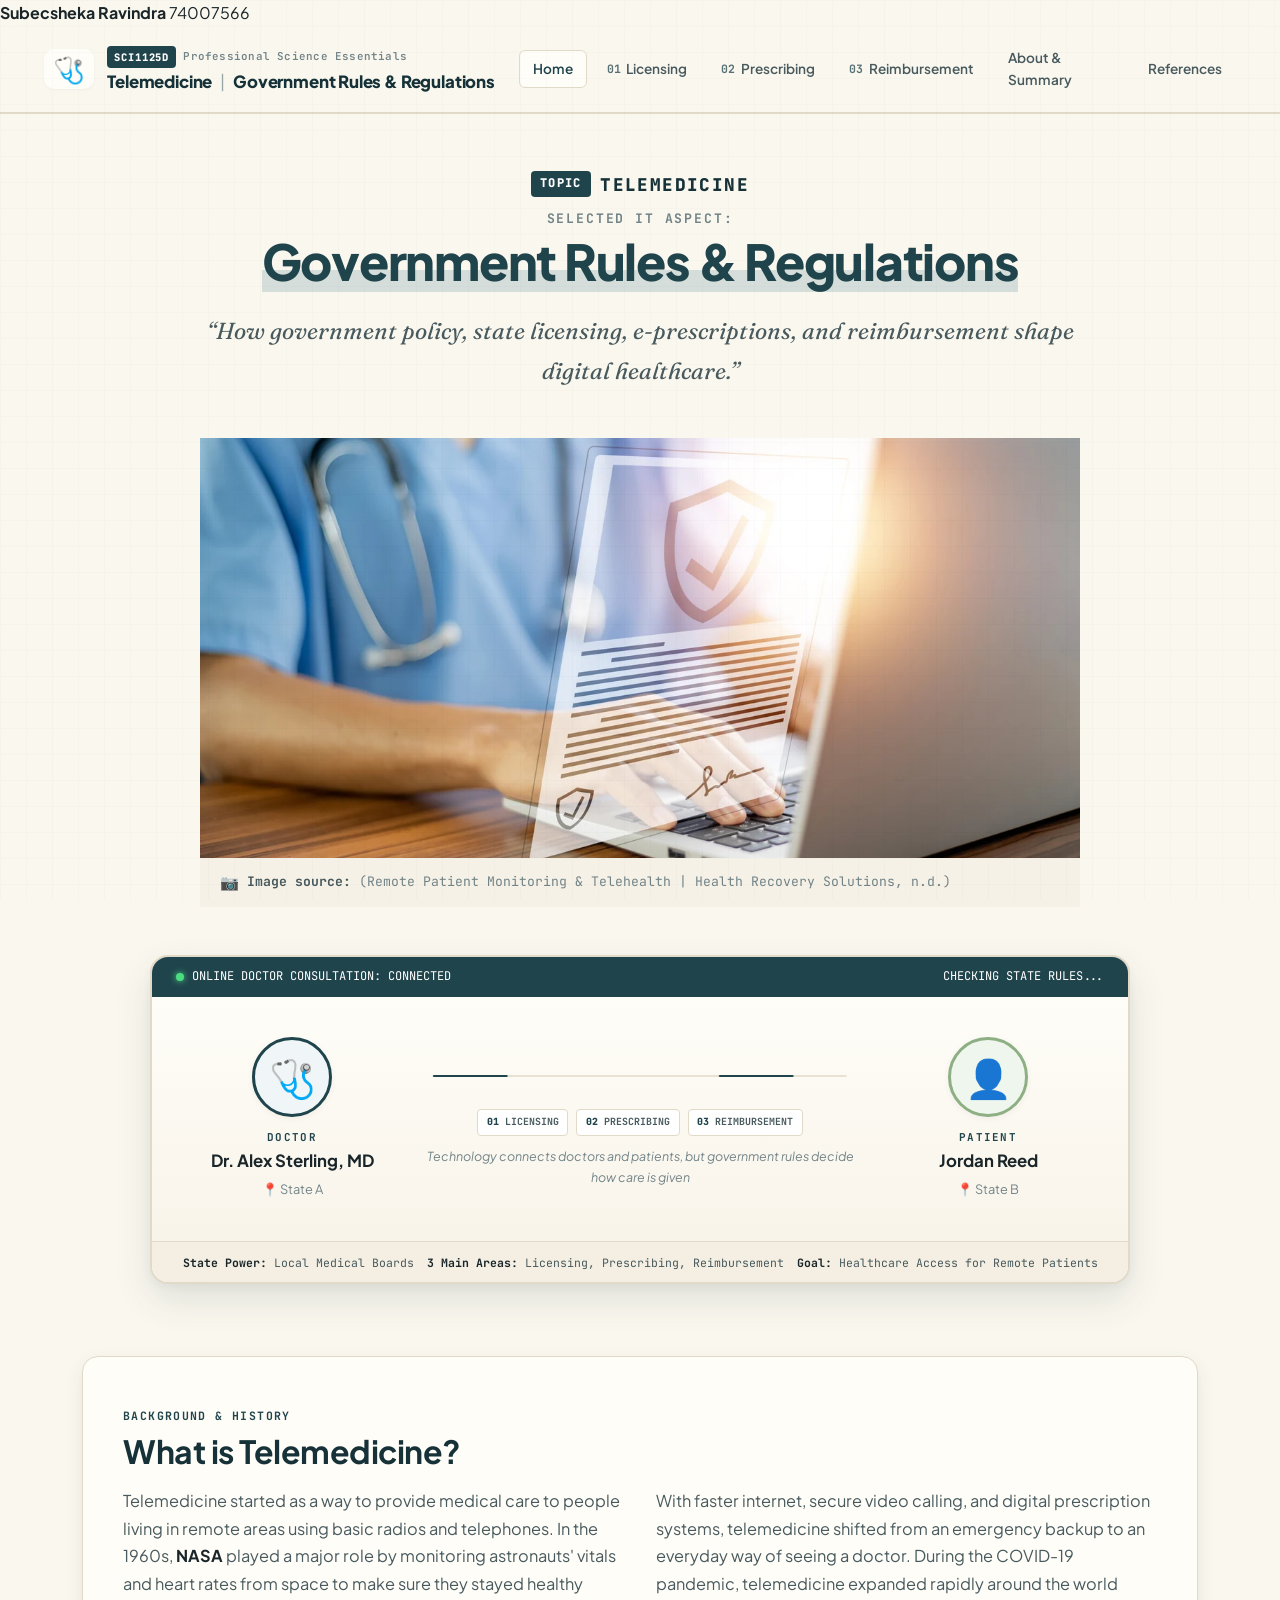
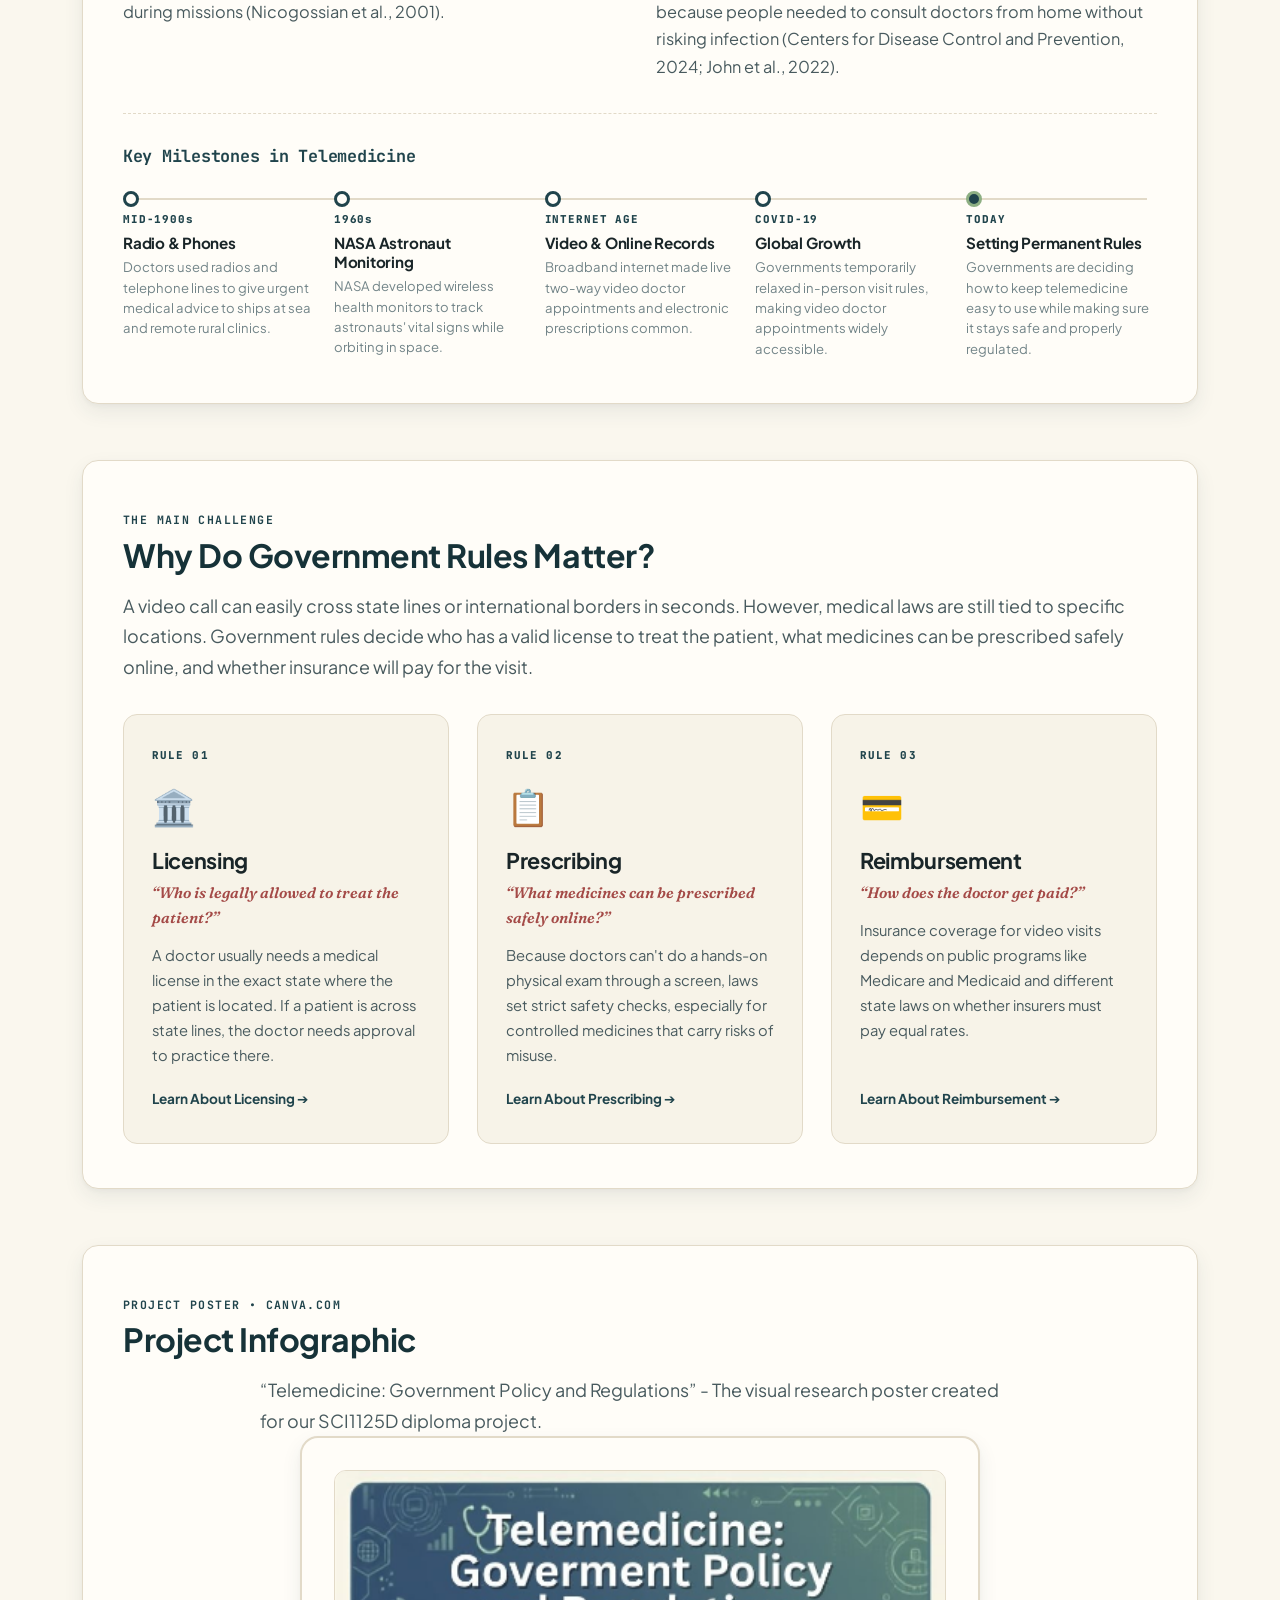
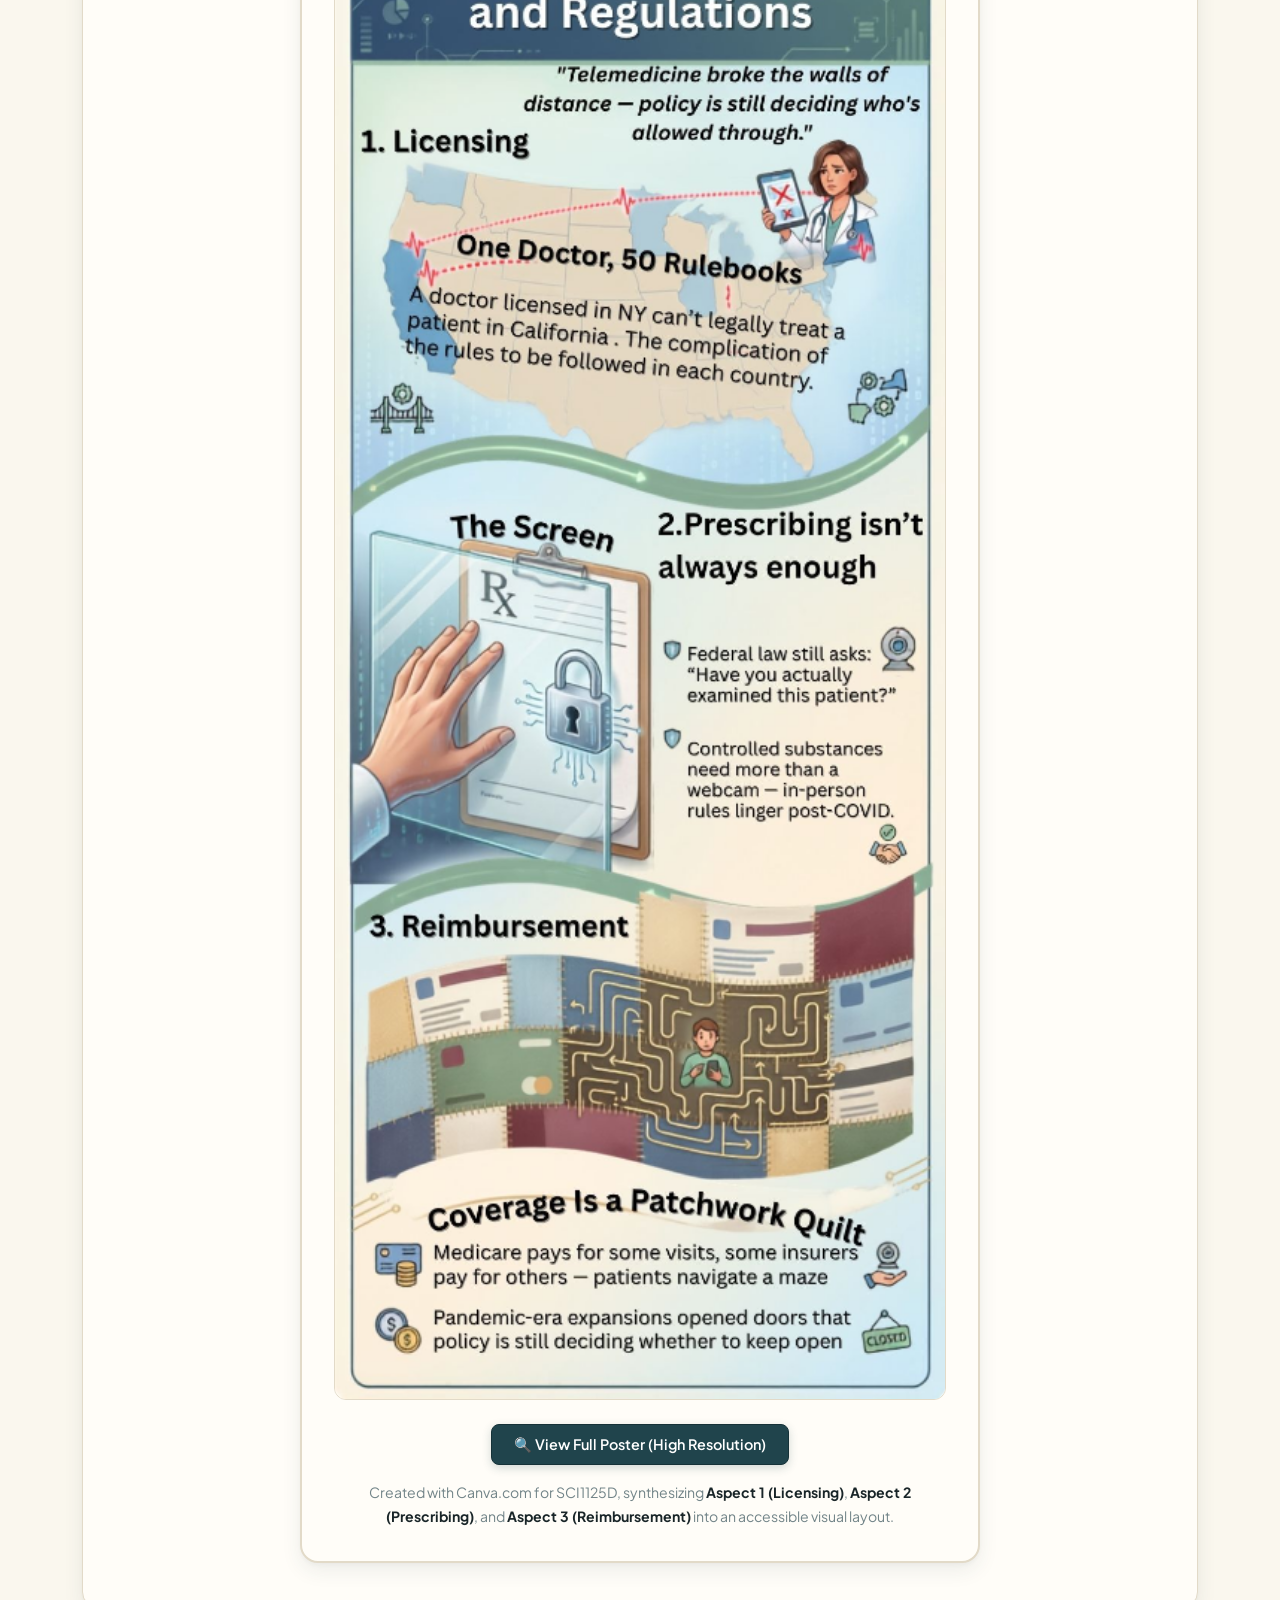
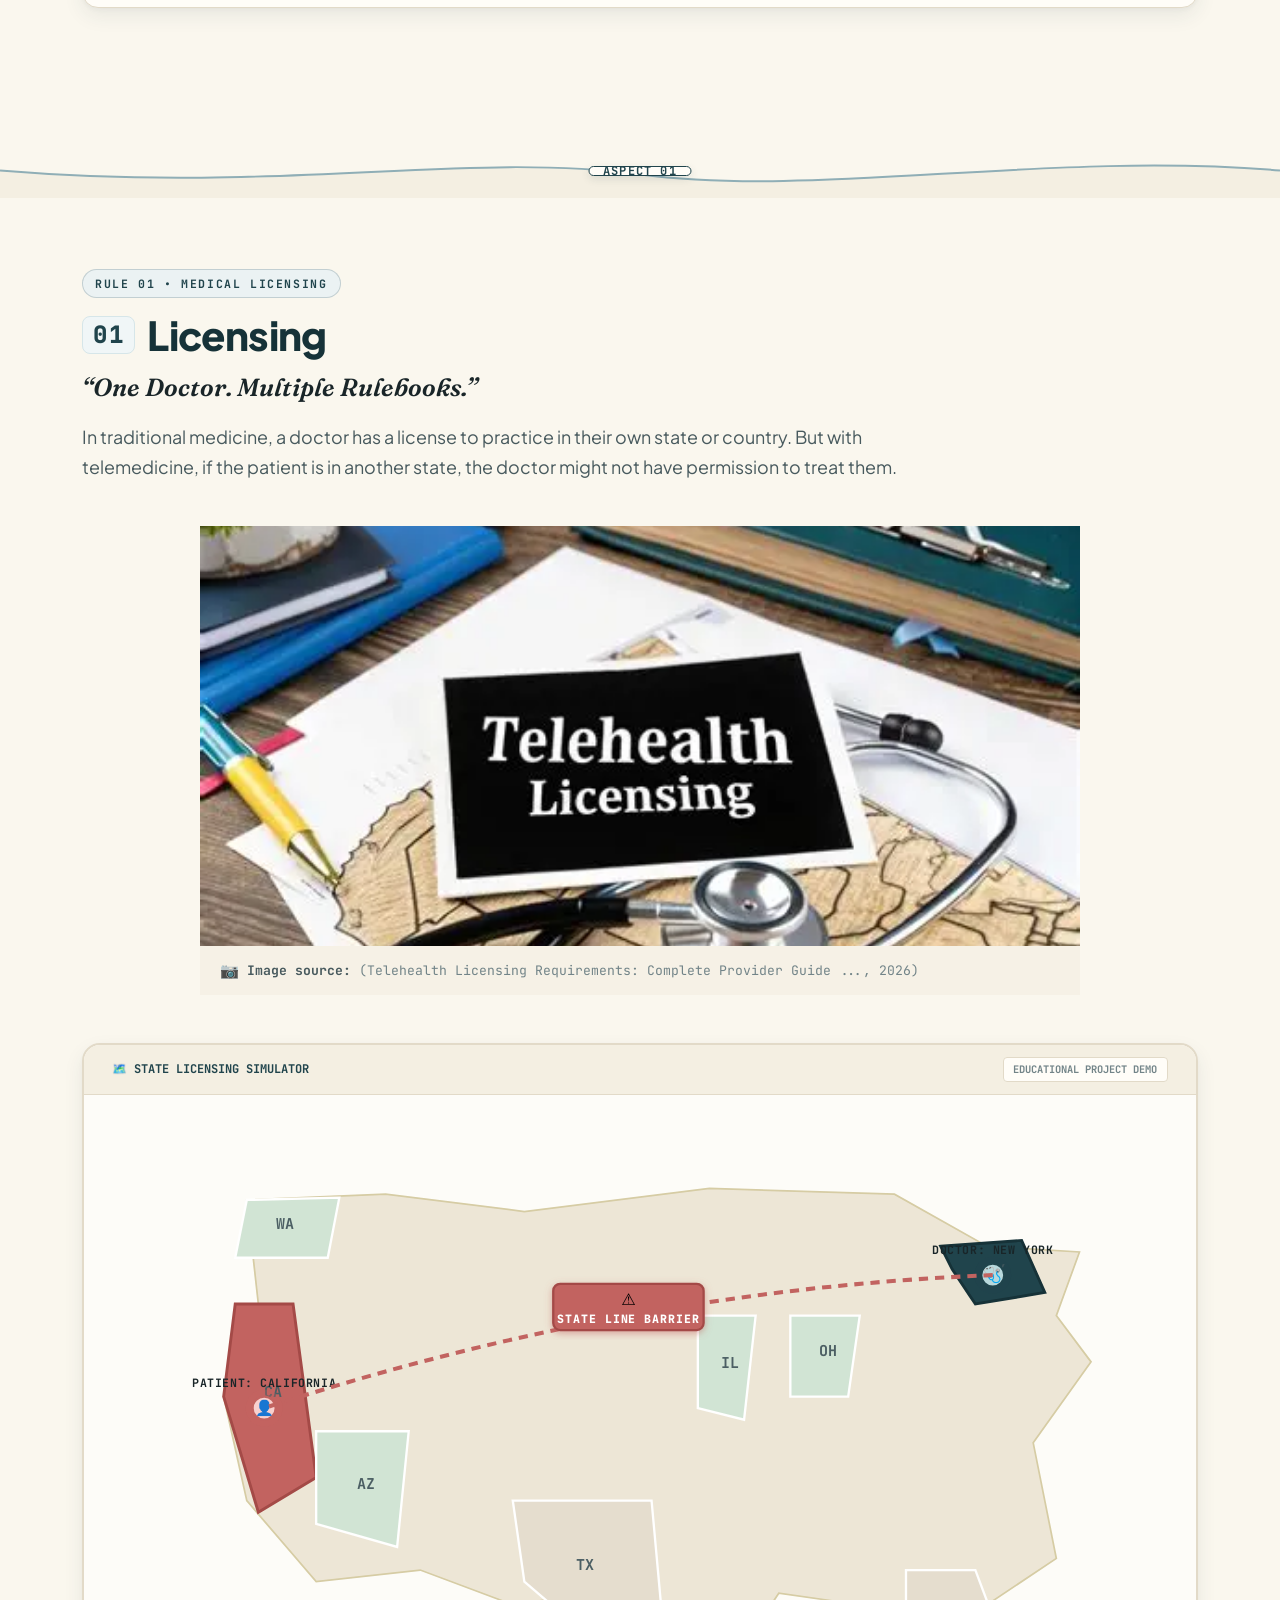
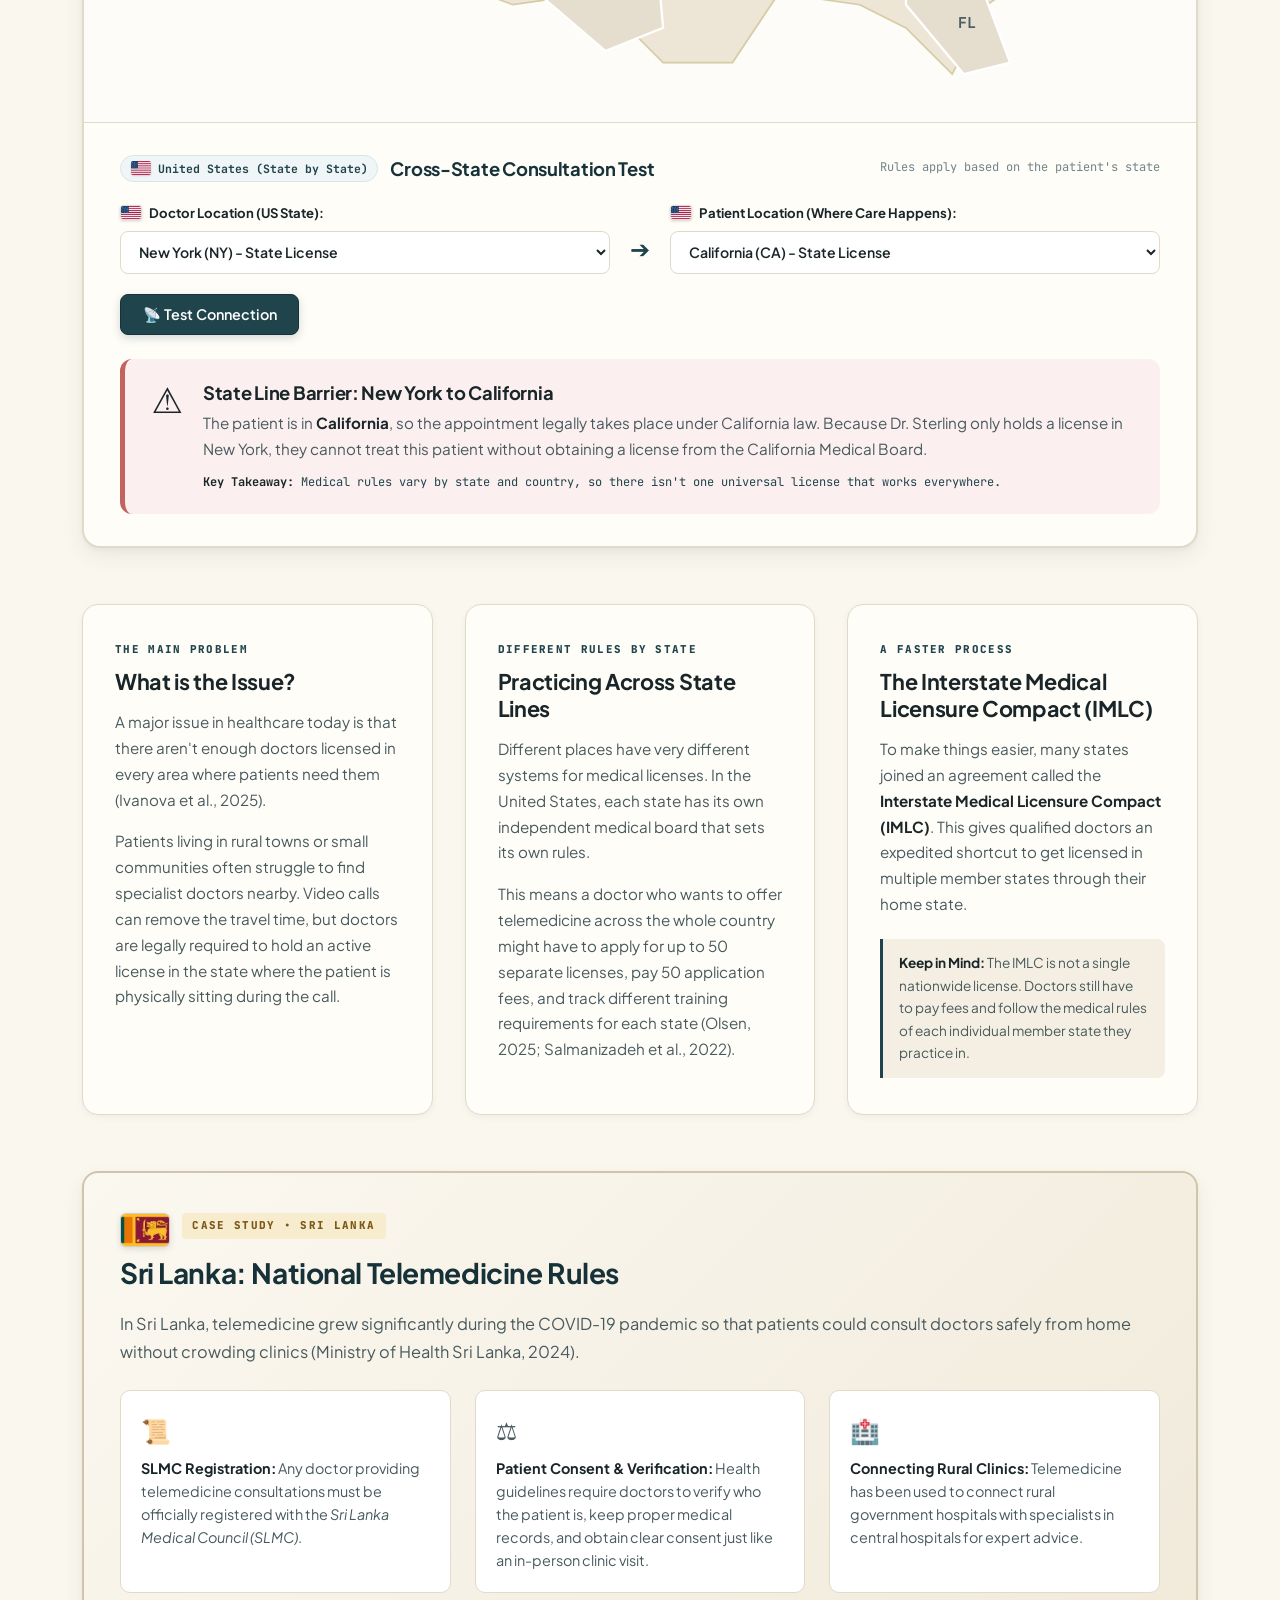
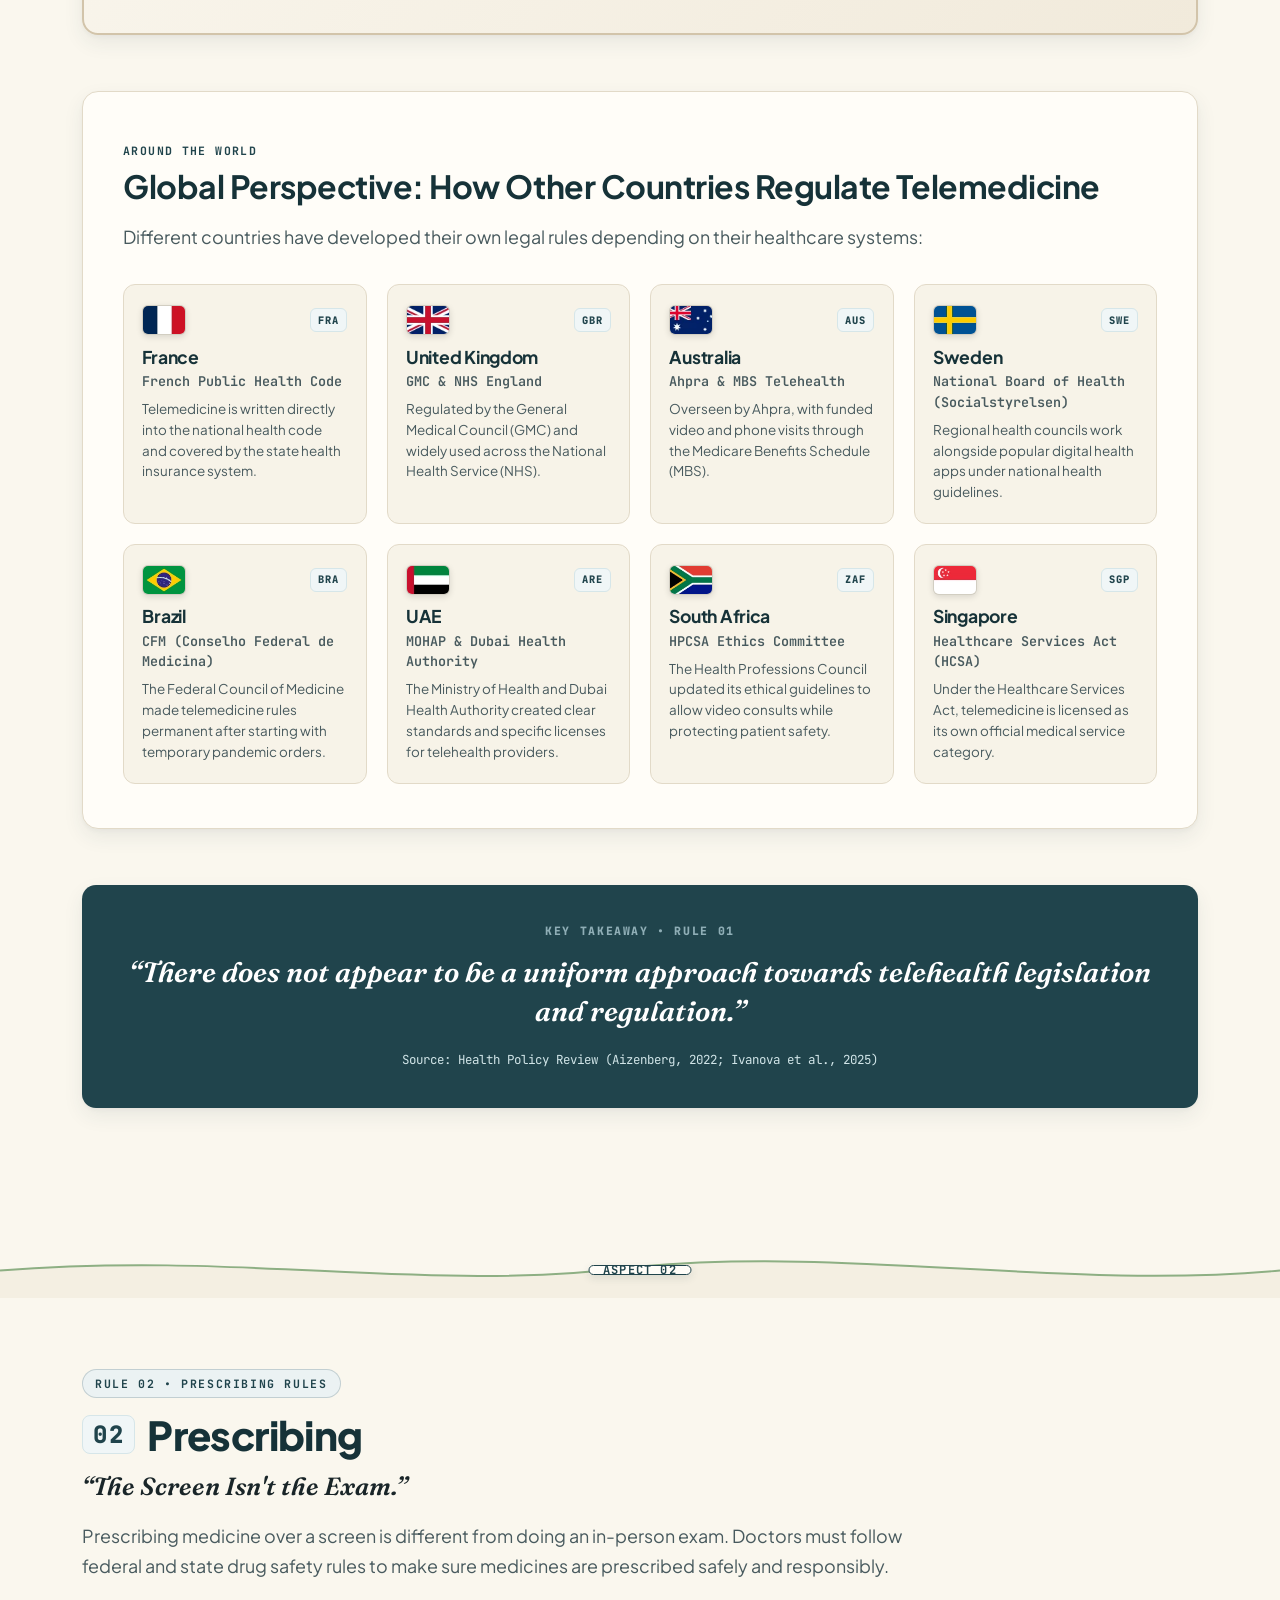
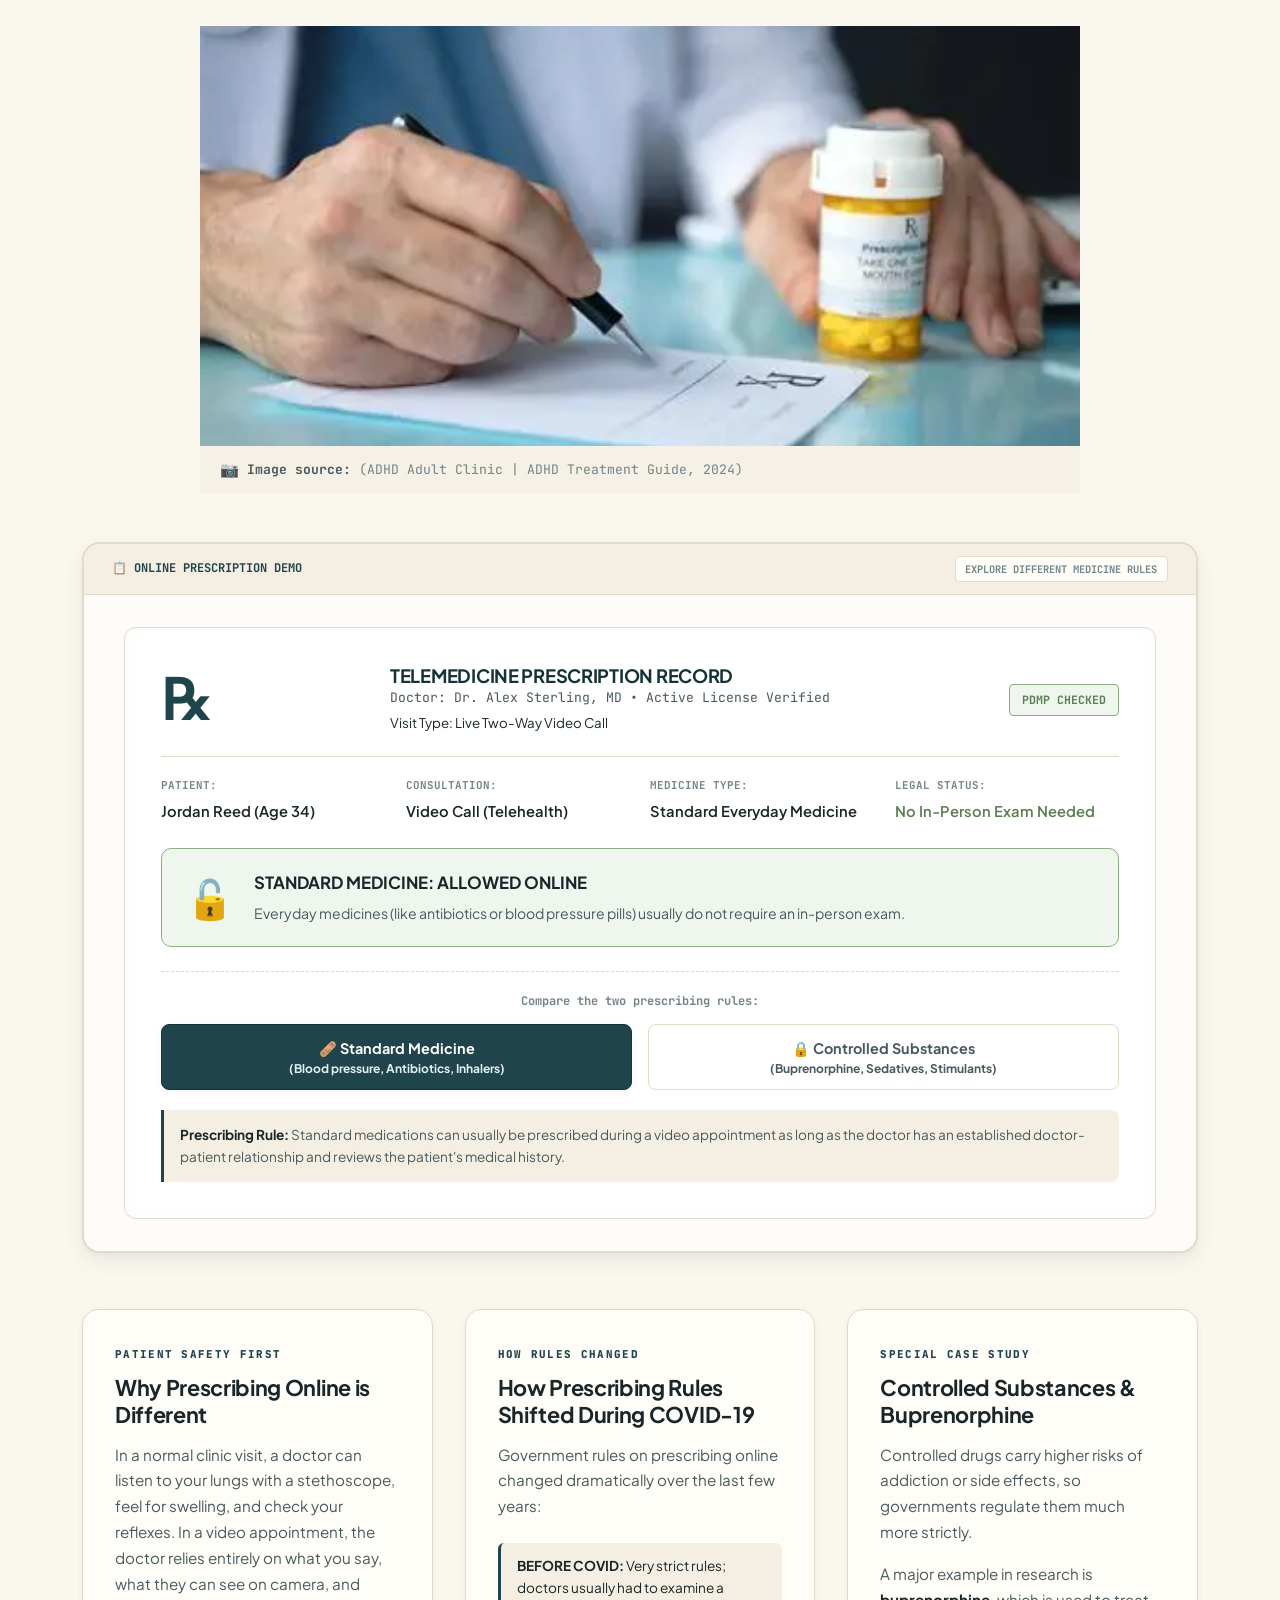
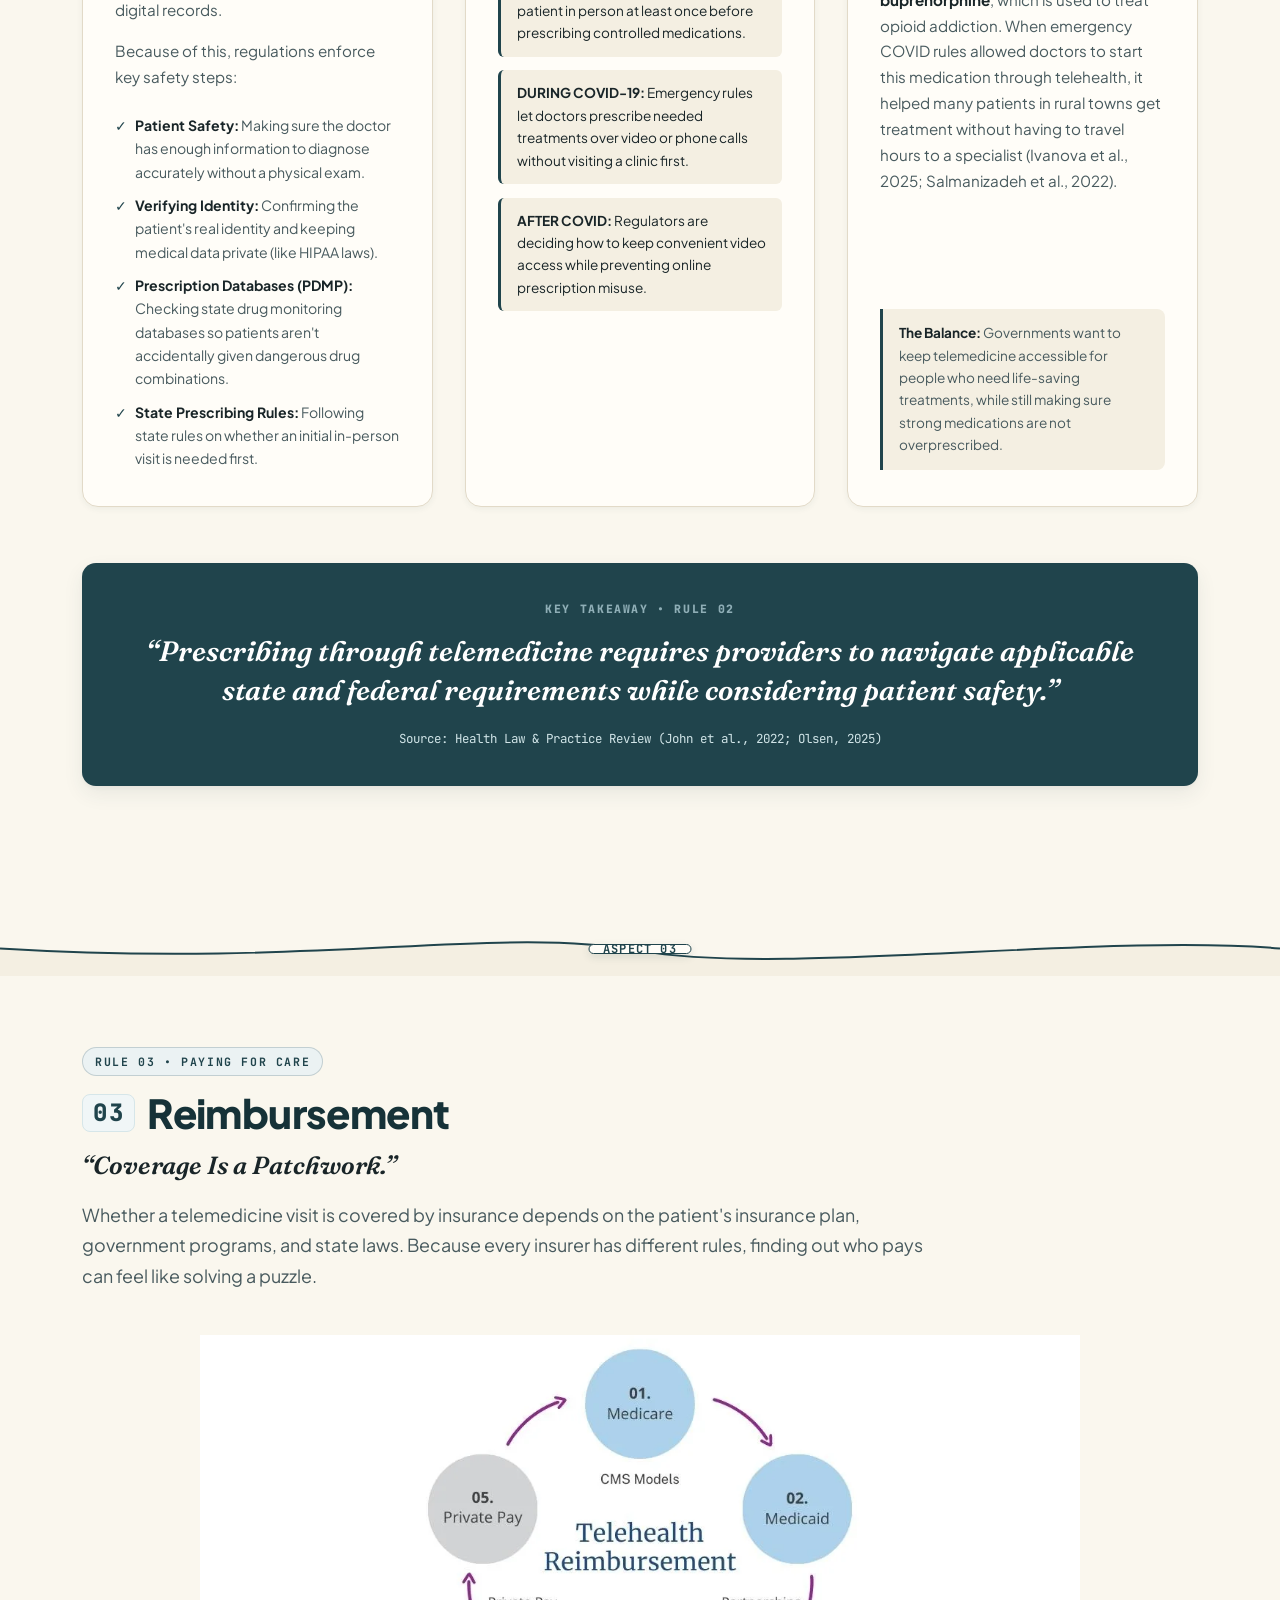
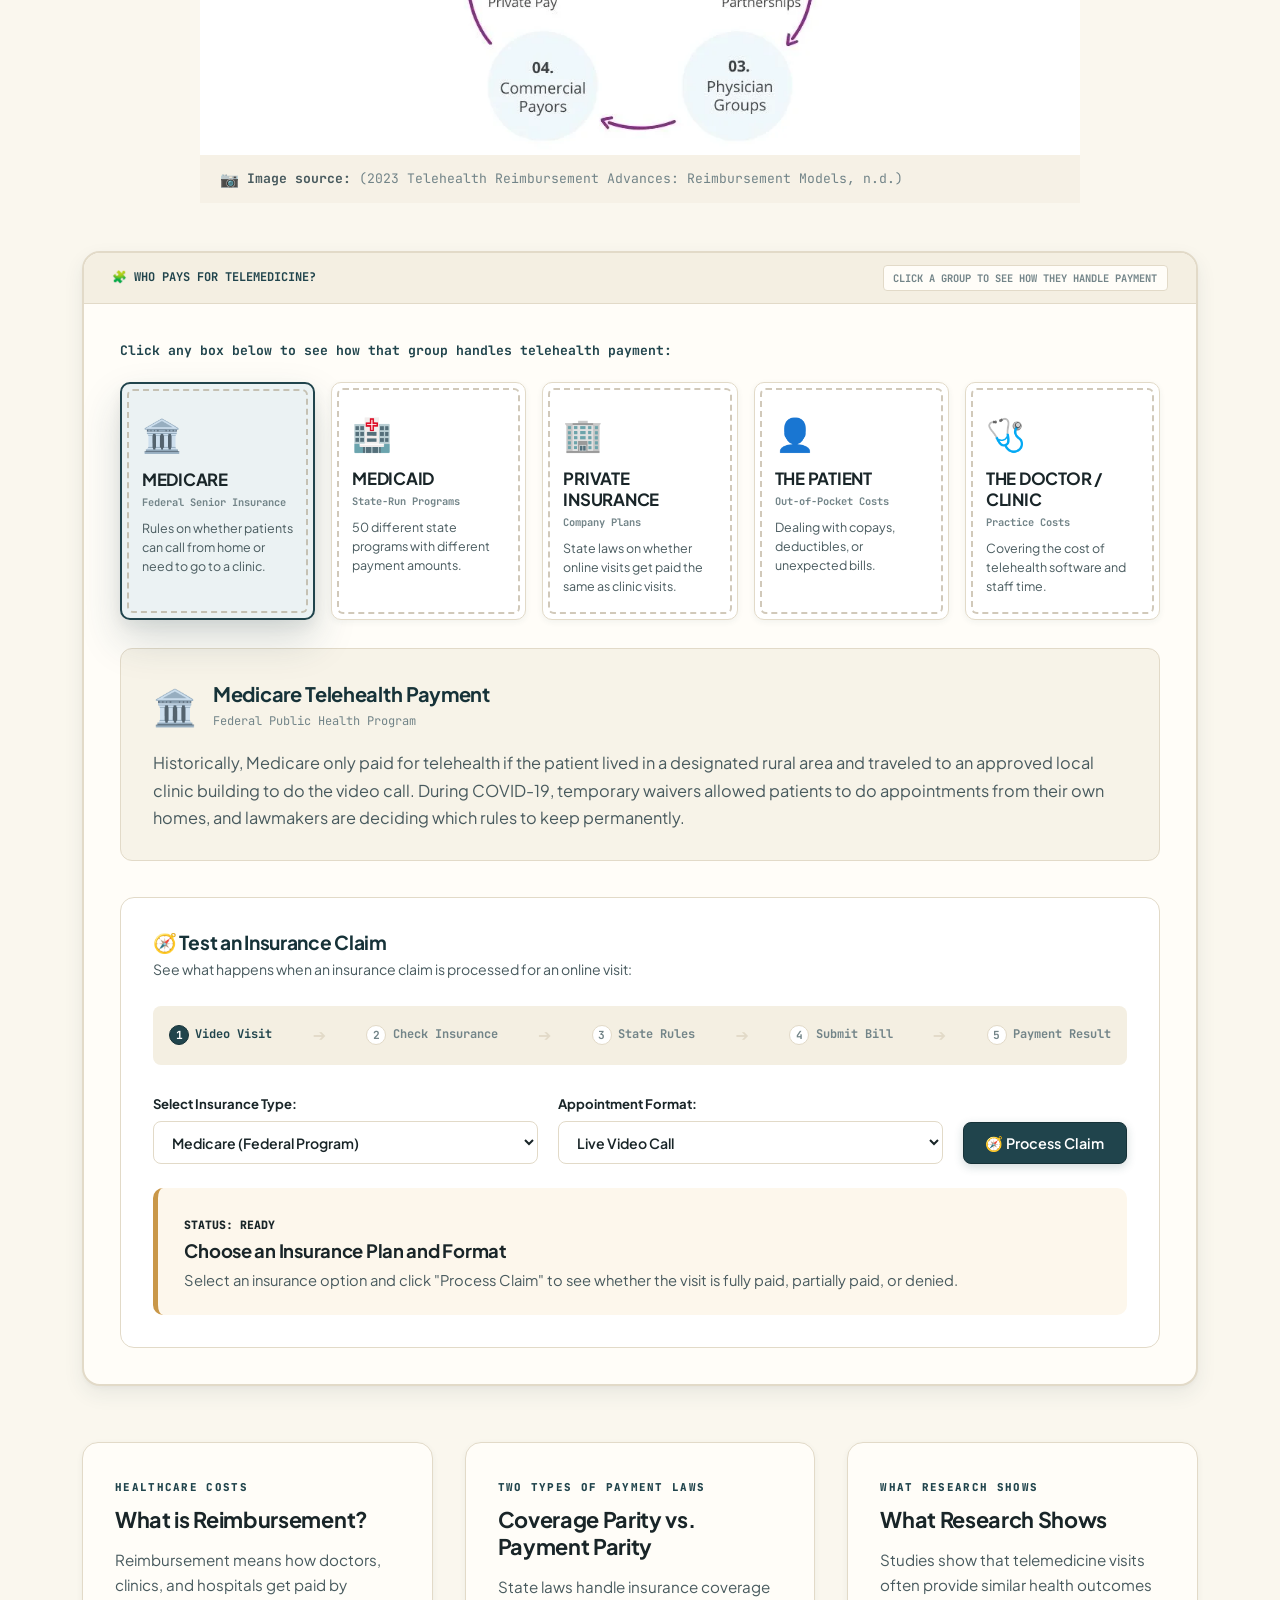
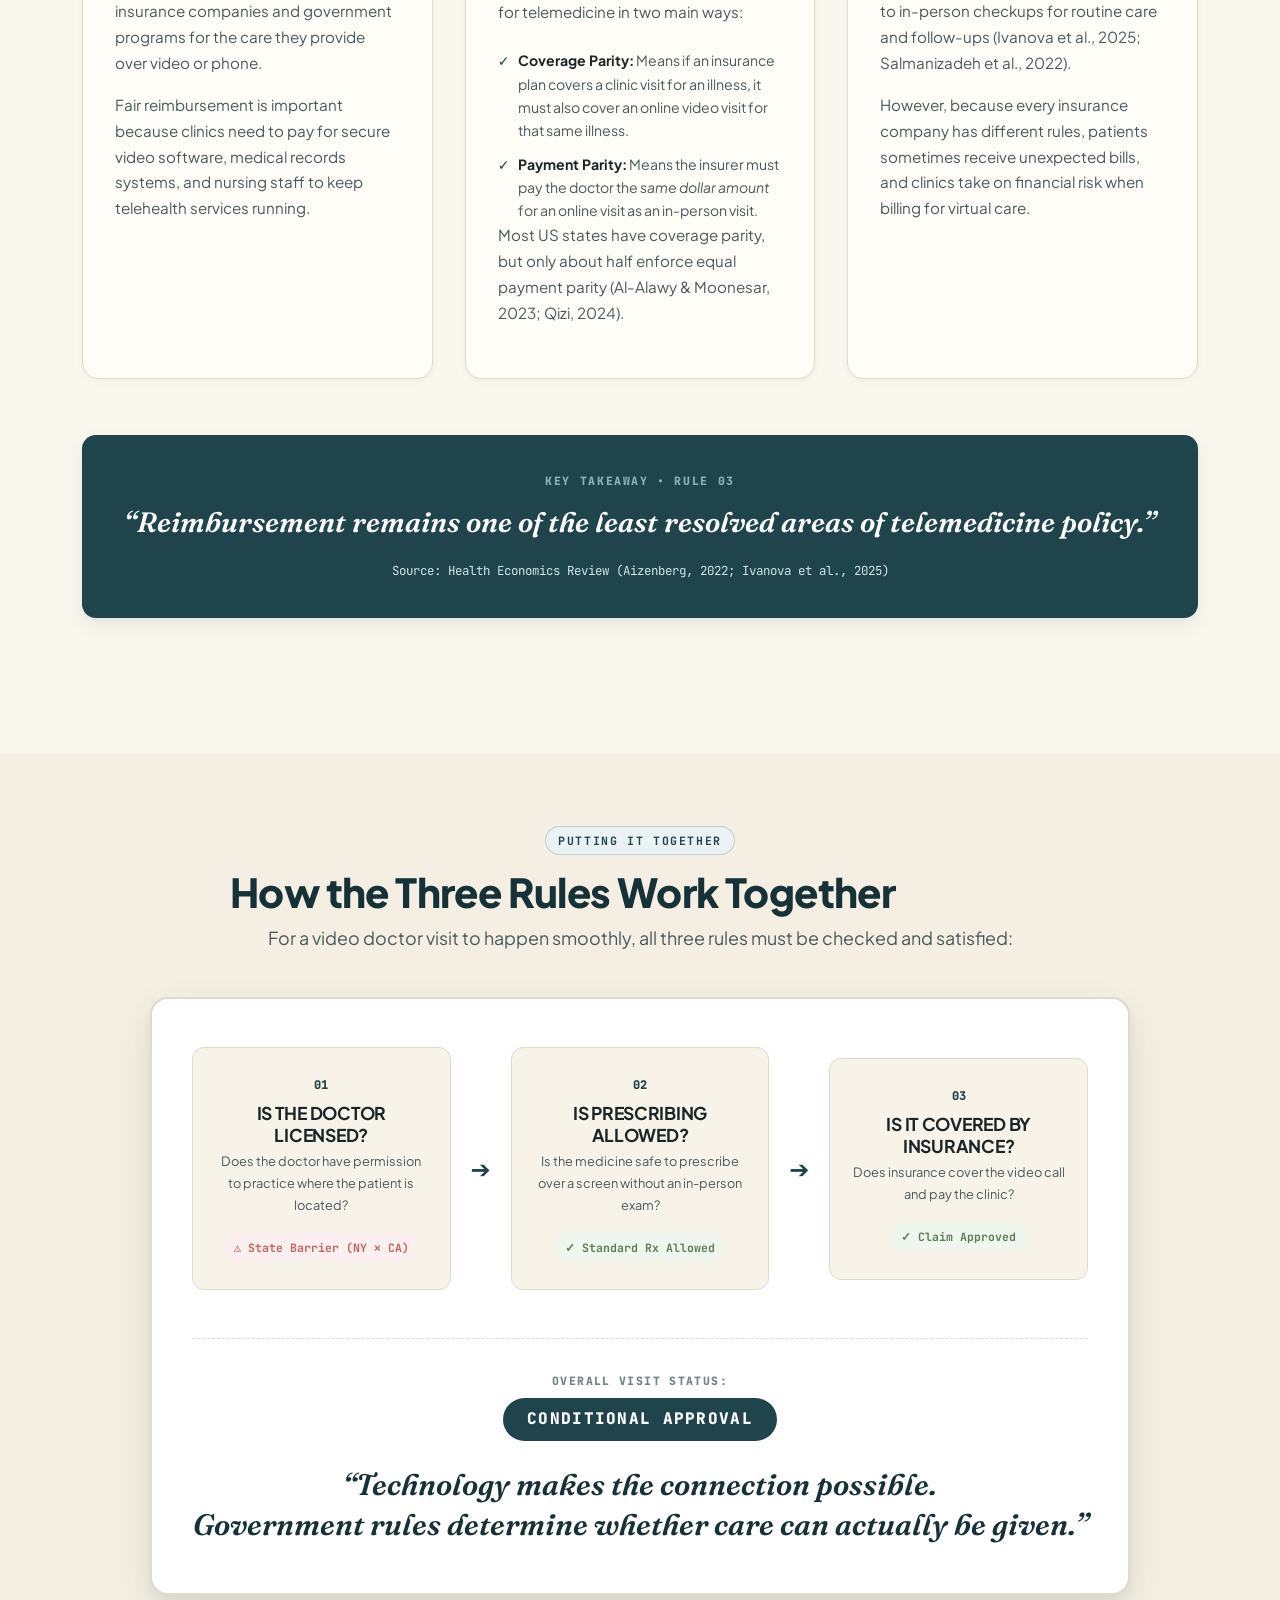
==== commit f71716fa: "Update index.html" ====
--- a/index.html
+++ b/index.html
@@ -5,6 +5,9 @@
   <meta charset="UTF-8">
   <meta name="viewport" content="width=device-width, initial-scale=1.0">
   <title>Telemedicine: Government Rules & Regulations | Student Project (SCI1125D)</title>
+      <strong>Subecsheka Ravindra</strong>
+    <span>74007566</span>
+  </div>
 
   <!-- Academic & Editorial Typography -->
   <link rel="preconnect" href="https://fonts.googleapis.com">
@@ -1517,6 +1520,12 @@
         <span class="academic-integrity-note">Student Project • For Educational Use Only</span>
       </div>
 
+      <footer class="academic-footer">
+  <div class="footer-student-details">
+    <strong>Subecsheka Ravindra</strong>
+    <span>74007566</span>
+  </div>
+</footer>
       <div class="footer-col-nav">
         <h5>Project Sections</h5>
         <ul>
@@ -1538,6 +1547,12 @@
       </div>
     </div>
   </footer>
+  <footer class="academic-footer">
+  <div class="footer-student-details">
+    <strong>Subecsheka Ravindra</strong>
+    <span>74007566</span>
+  </div>
+</footer>
 
   <!-- =========================================================================
        HIGH RESOLUTION INFOGRAPHIC LIGHTBOX MODAL
--- a/styles.css
+++ b/styles.css
@@ -2331,6 +2331,32 @@
   font-size: 0.82rem;
   color: #9FB2B6;
   margin-bottom: 1rem;
+}
+
+.academic-footer {
+  padding: 50px 20px;
+  text-align: center;
+  border-top: 1px solid rgba(32, 68, 76, 0.2);
+  background: #F4EFE2;
+}
+
+.footer-student-details {
+  display: flex;
+  flex-direction: column;
+  gap: 8px;
+  align-items: center;
+}
+
+.footer-student-details strong {
+  font-family: "Fraunces", serif;
+  font-size: 1.5rem;
+  font-weight: 700;
+}
+
+.footer-student-details span {
+  font-family: "Plus Jakarta Sans", sans-serif;
+  font-size: 1rem;
+  letter-spacing: 0.08em;
 }
 
 /* ==============================================================================
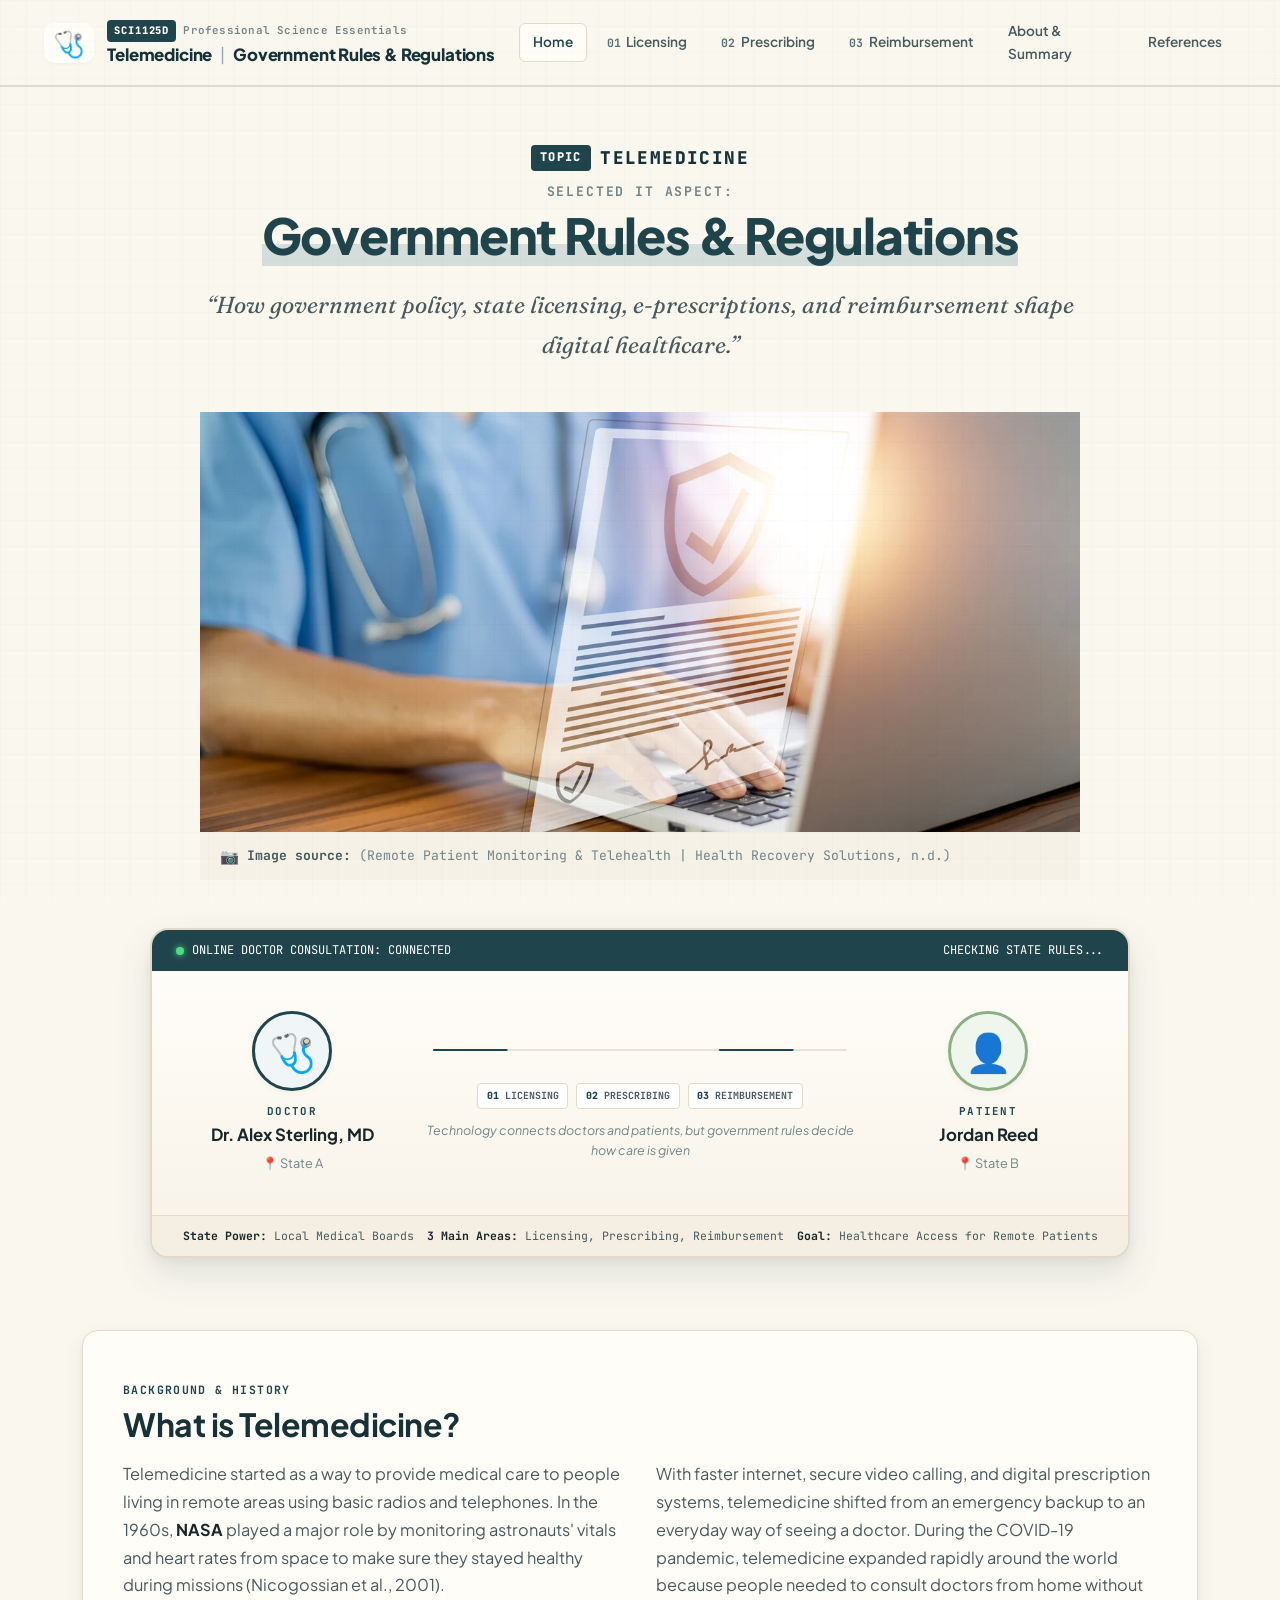
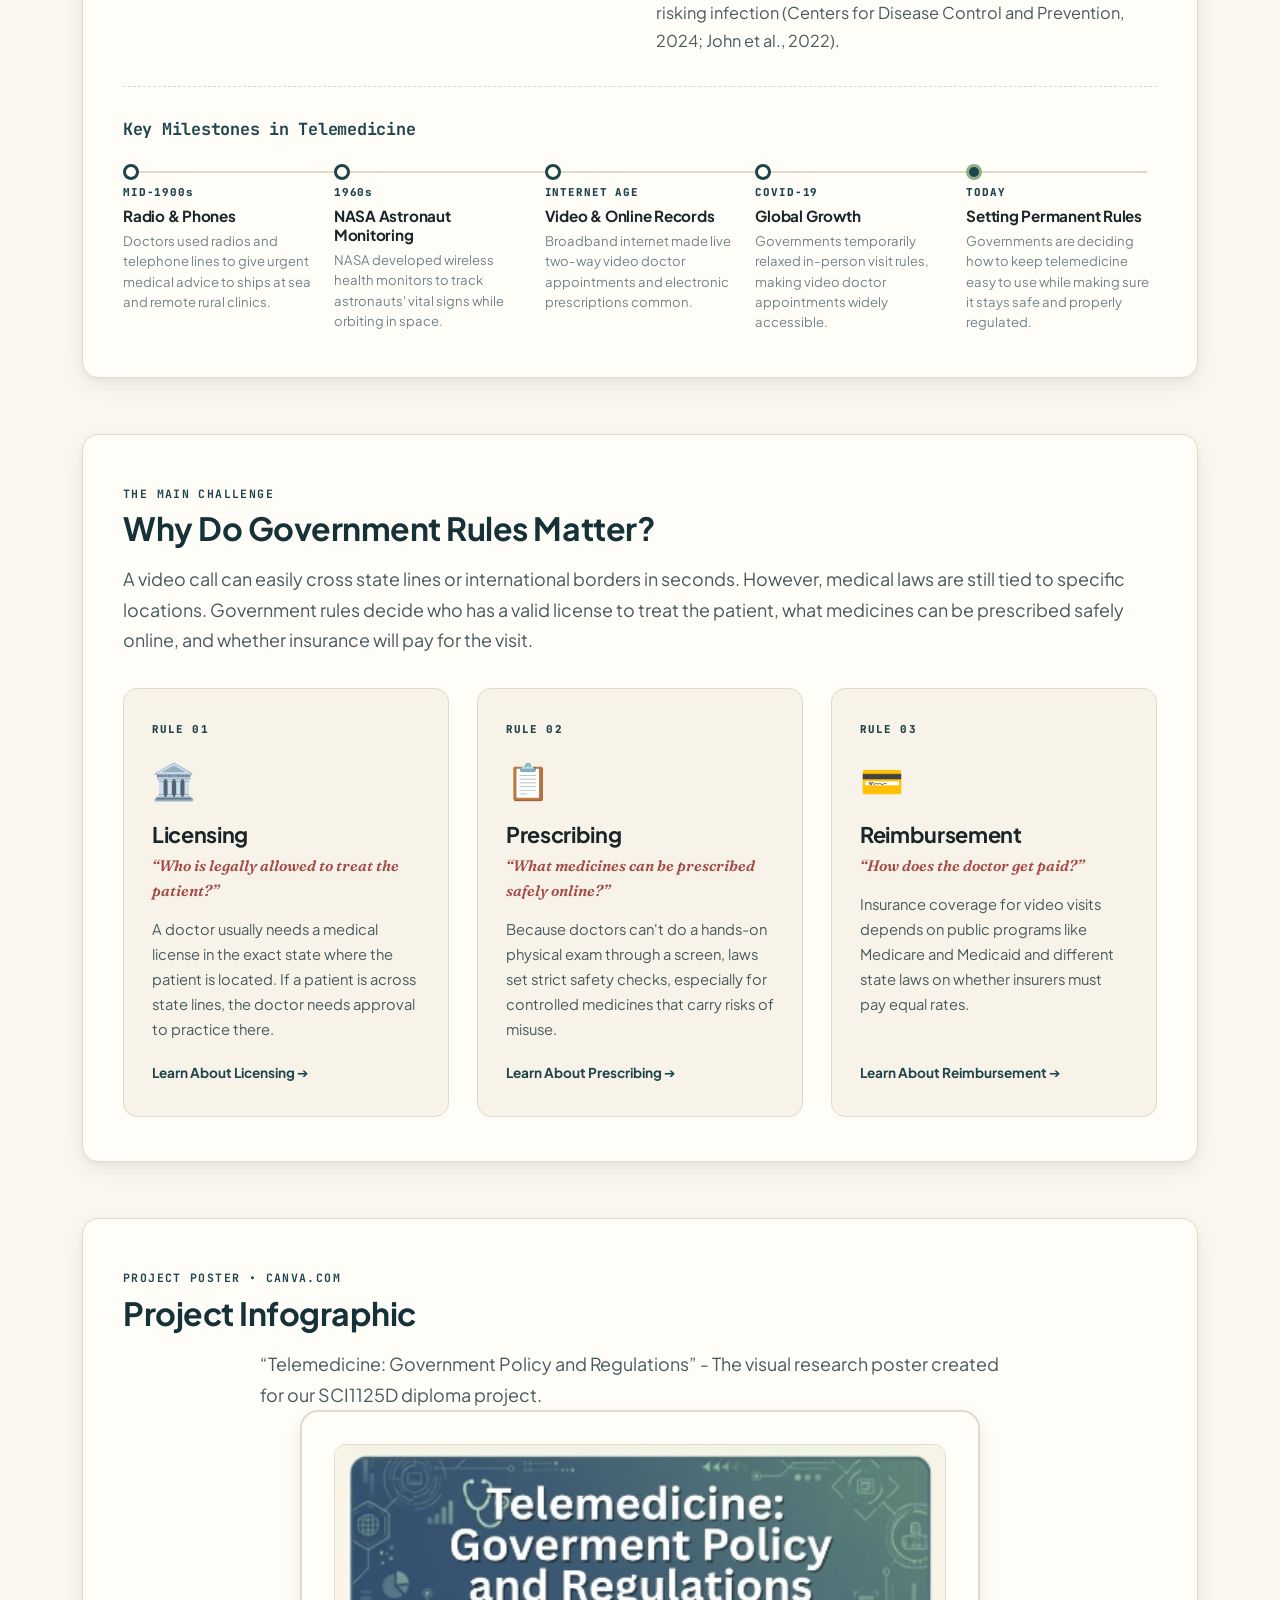
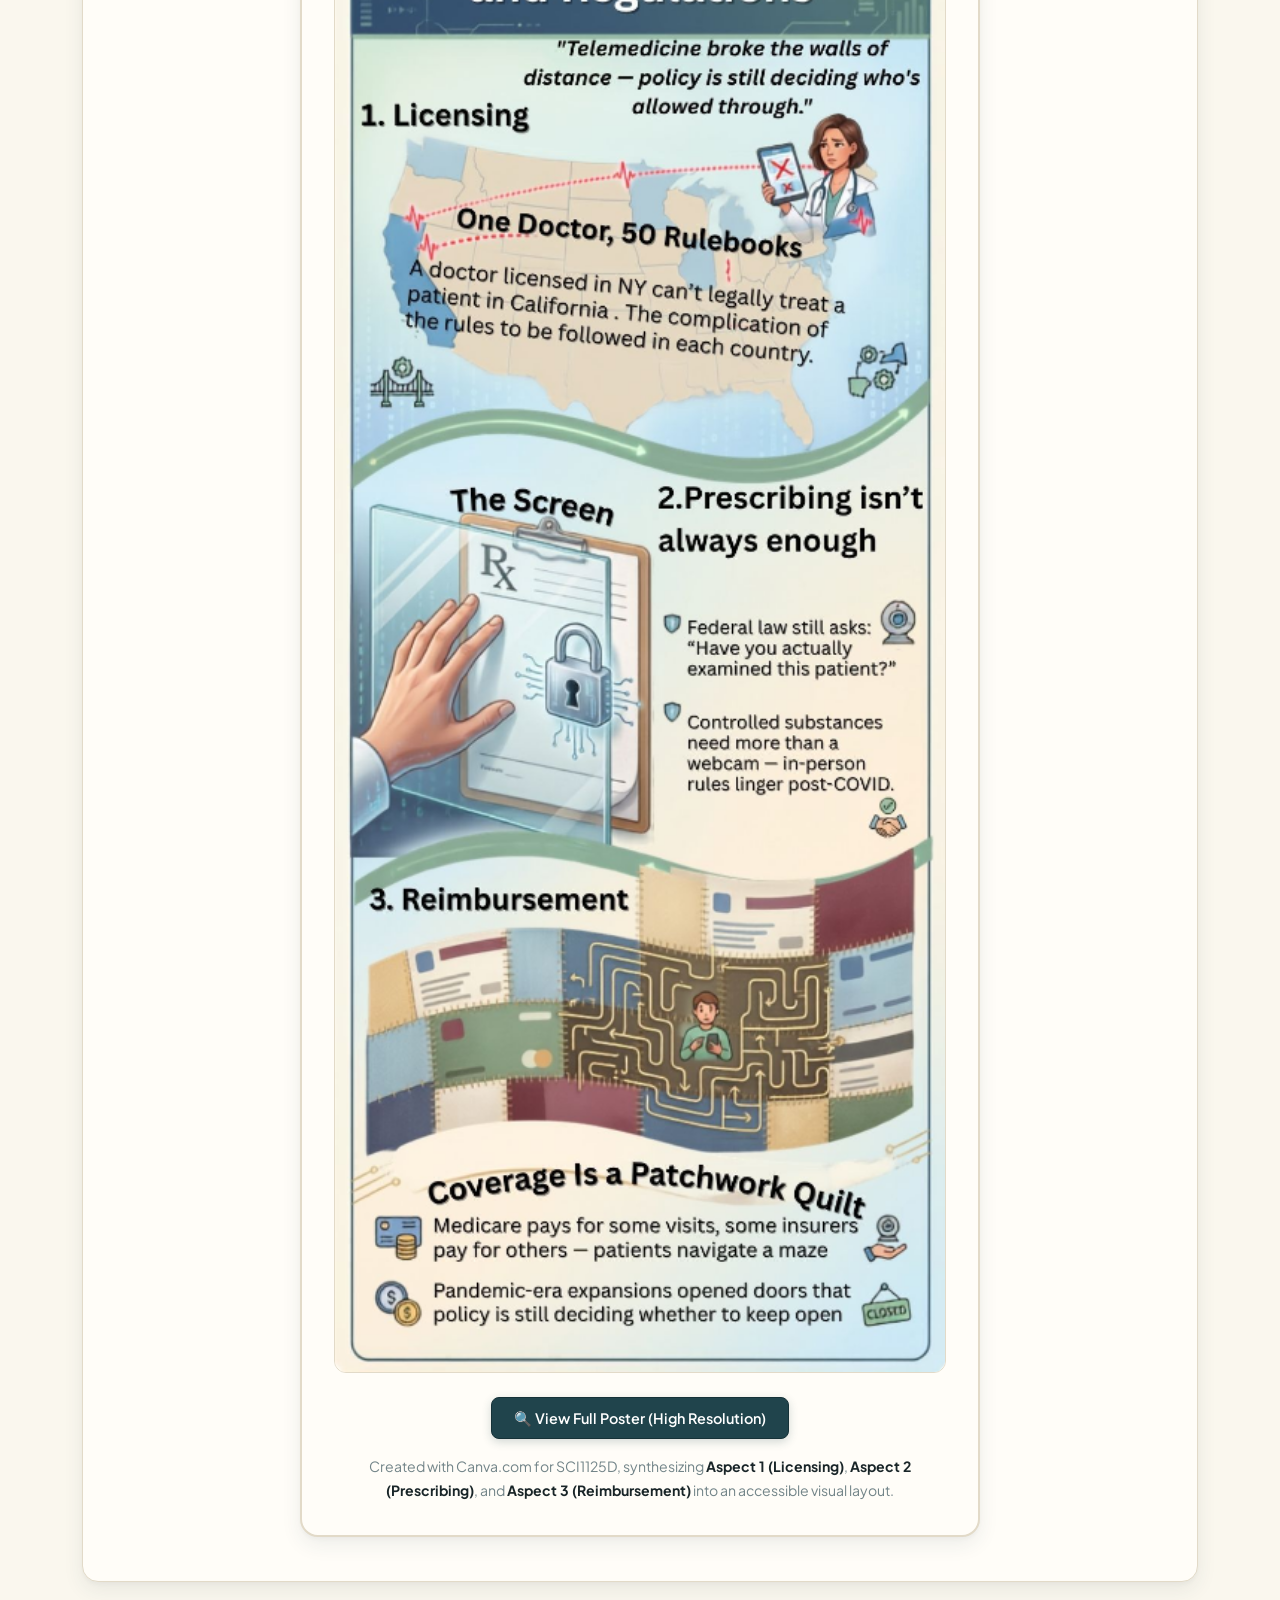
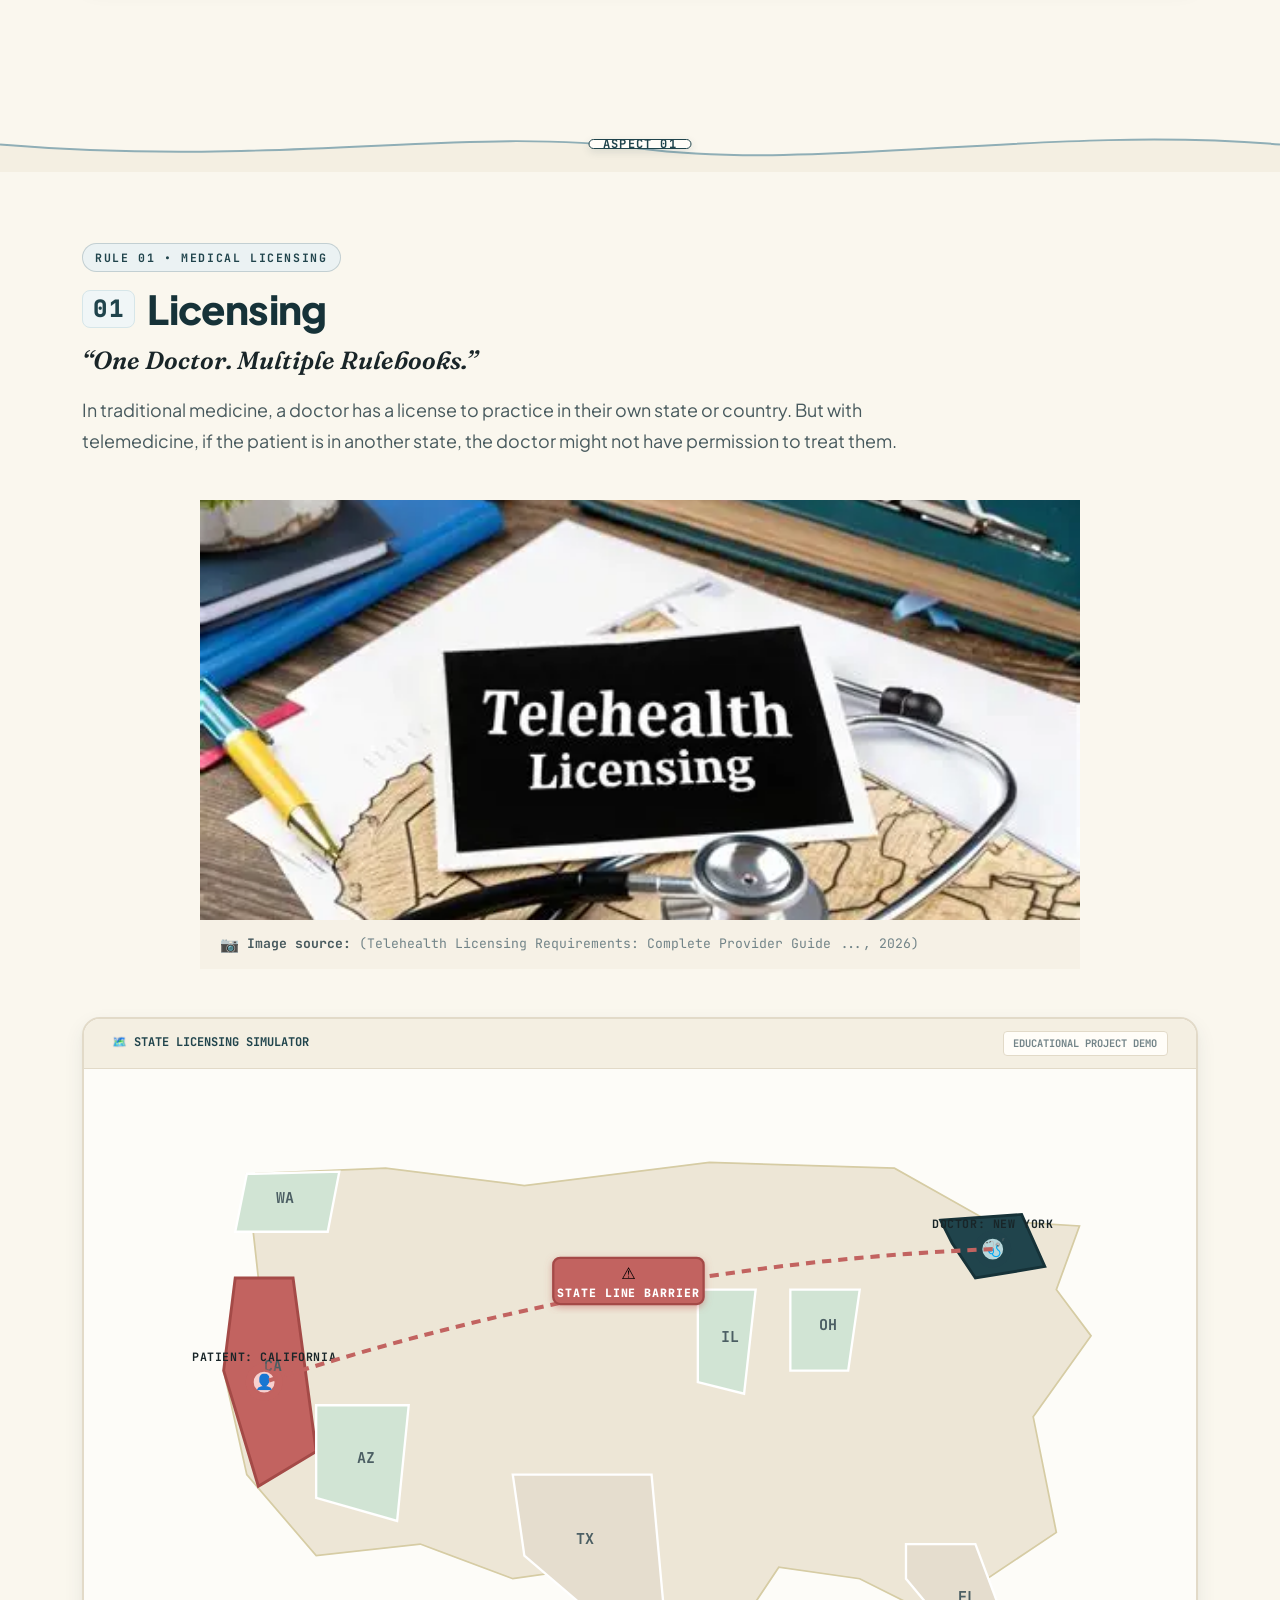
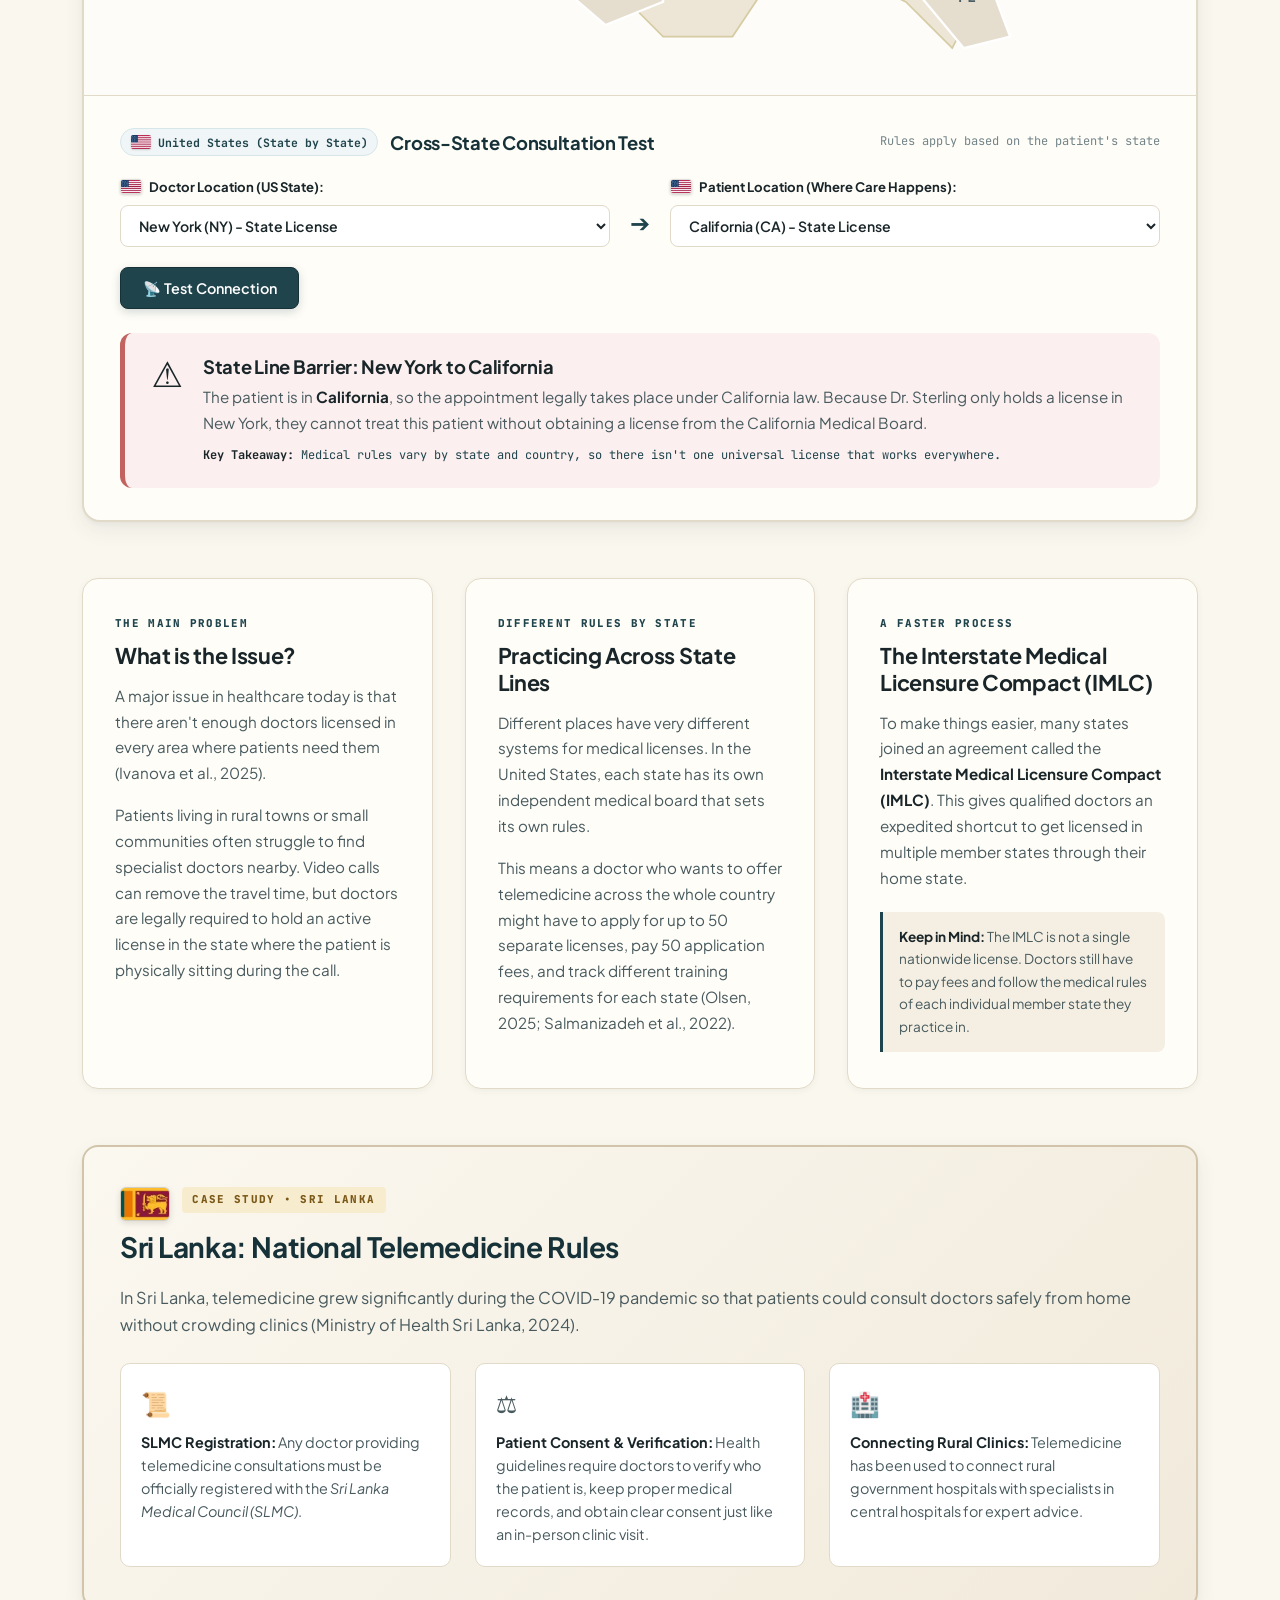
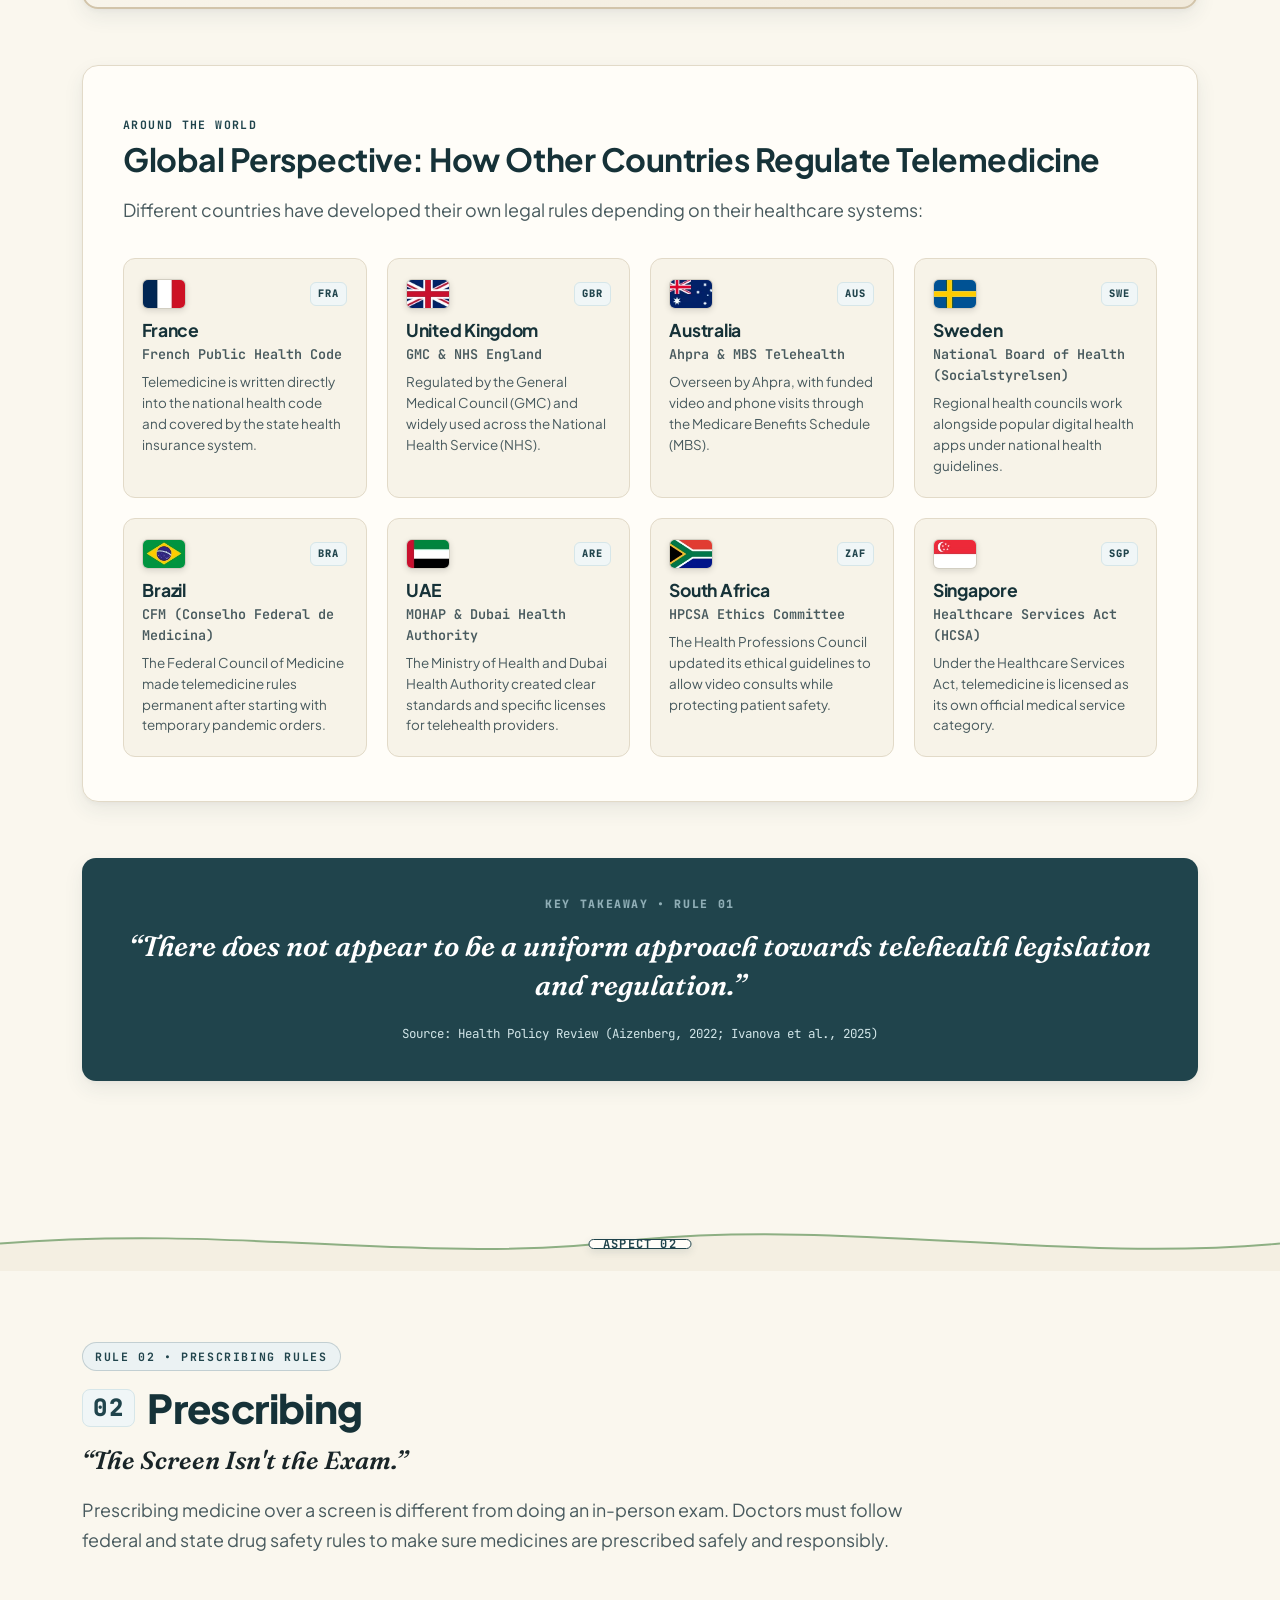
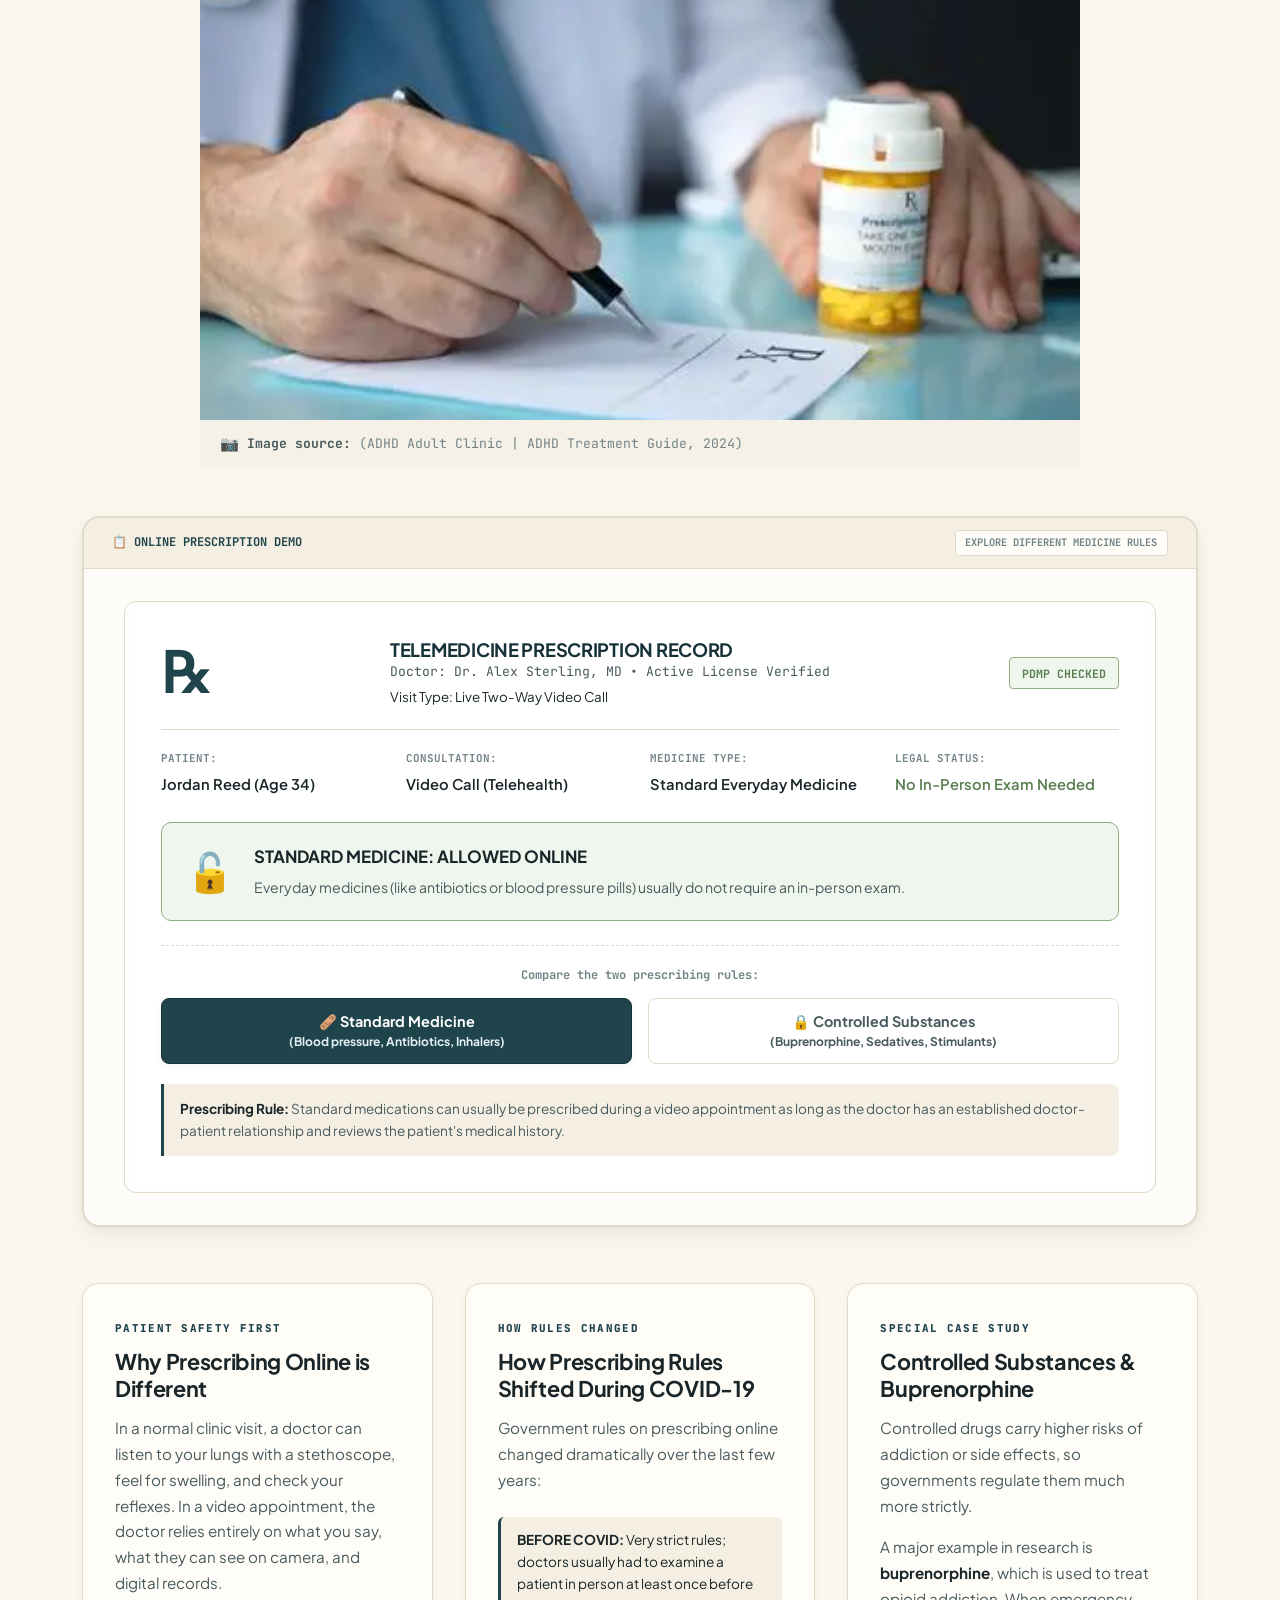
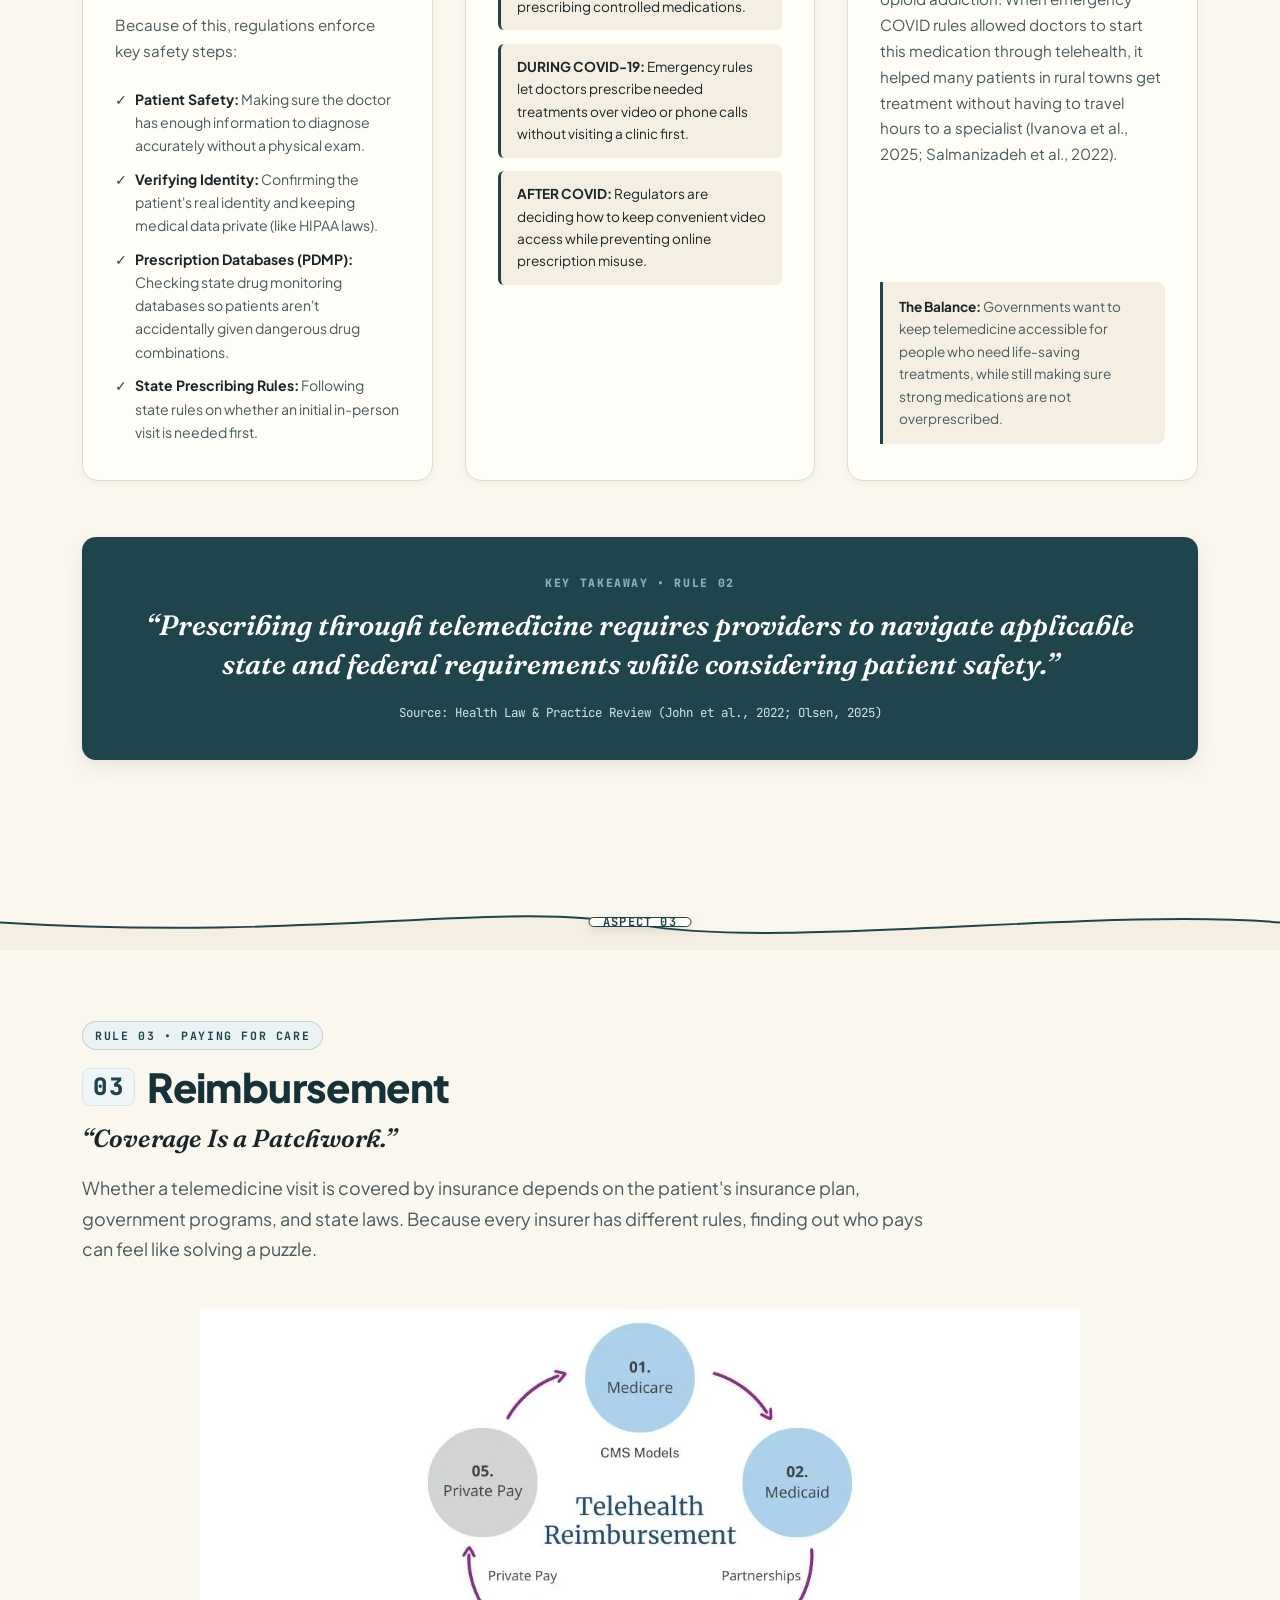
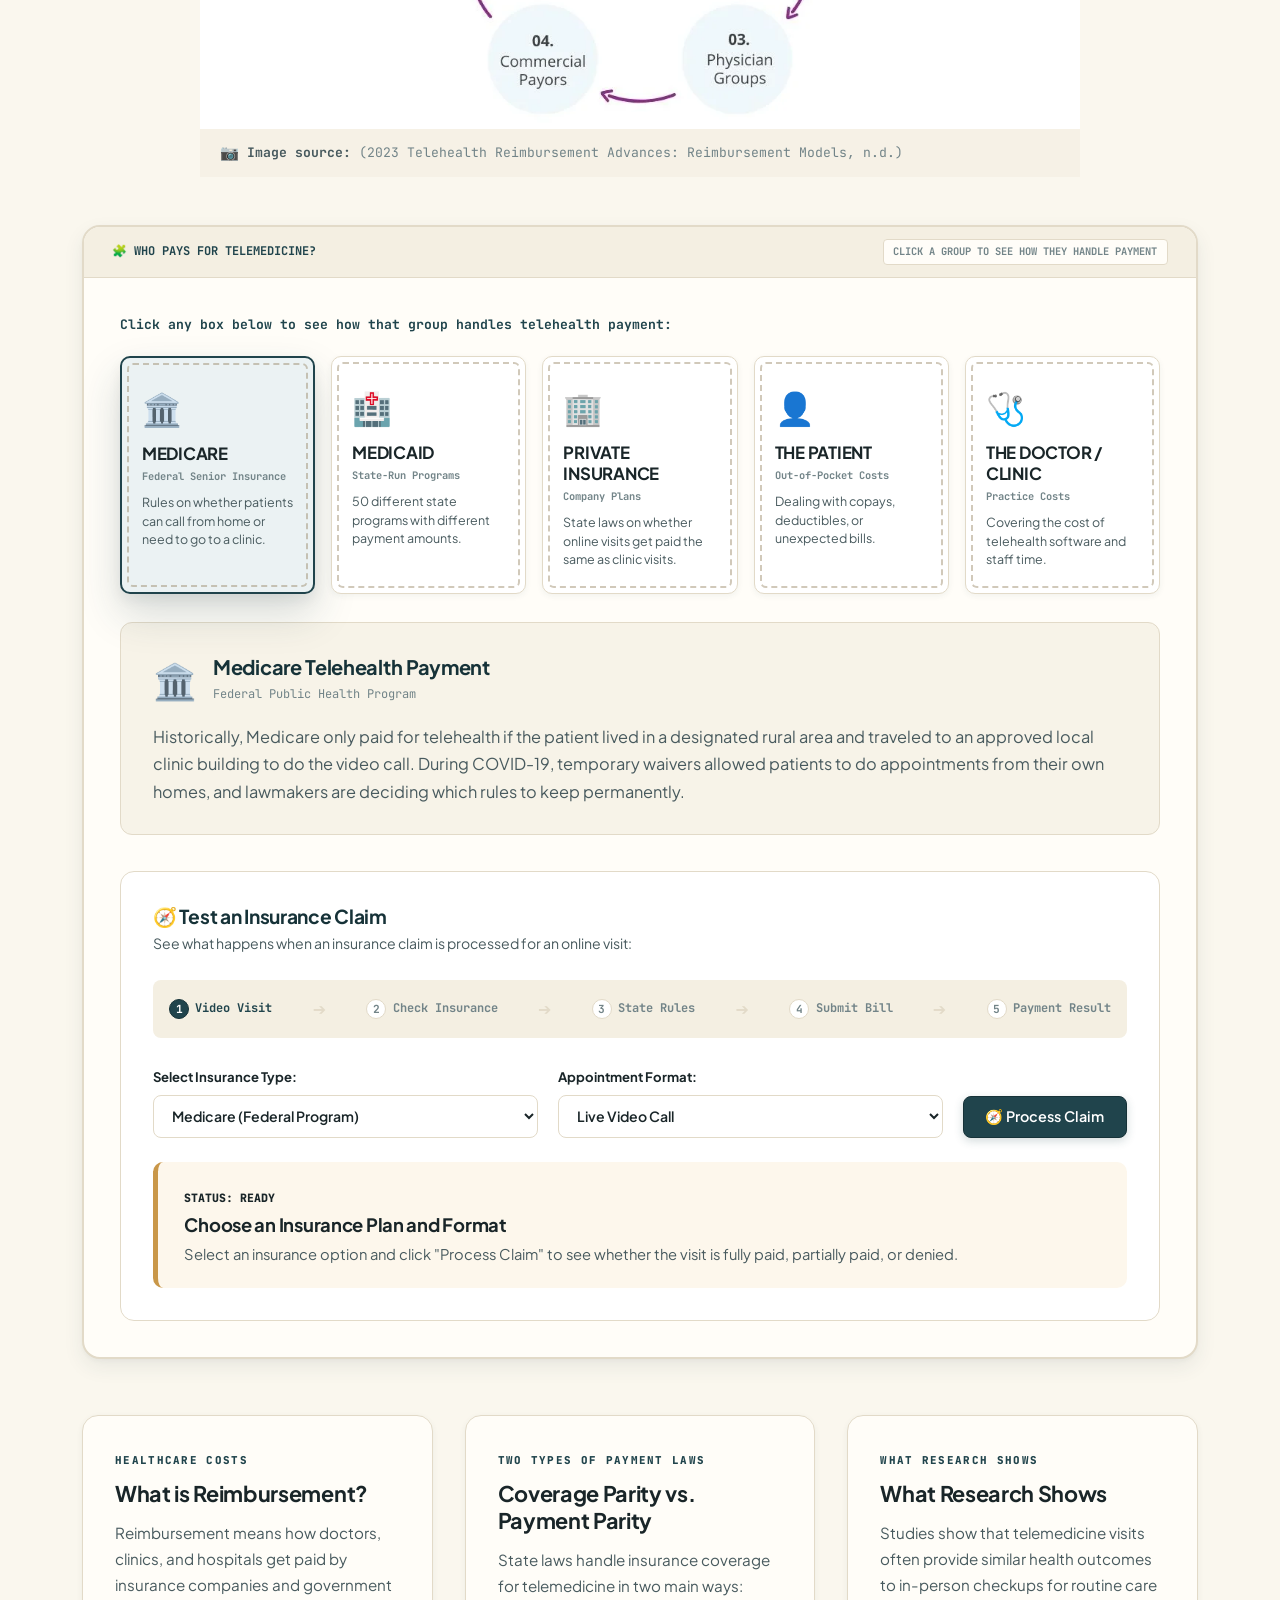
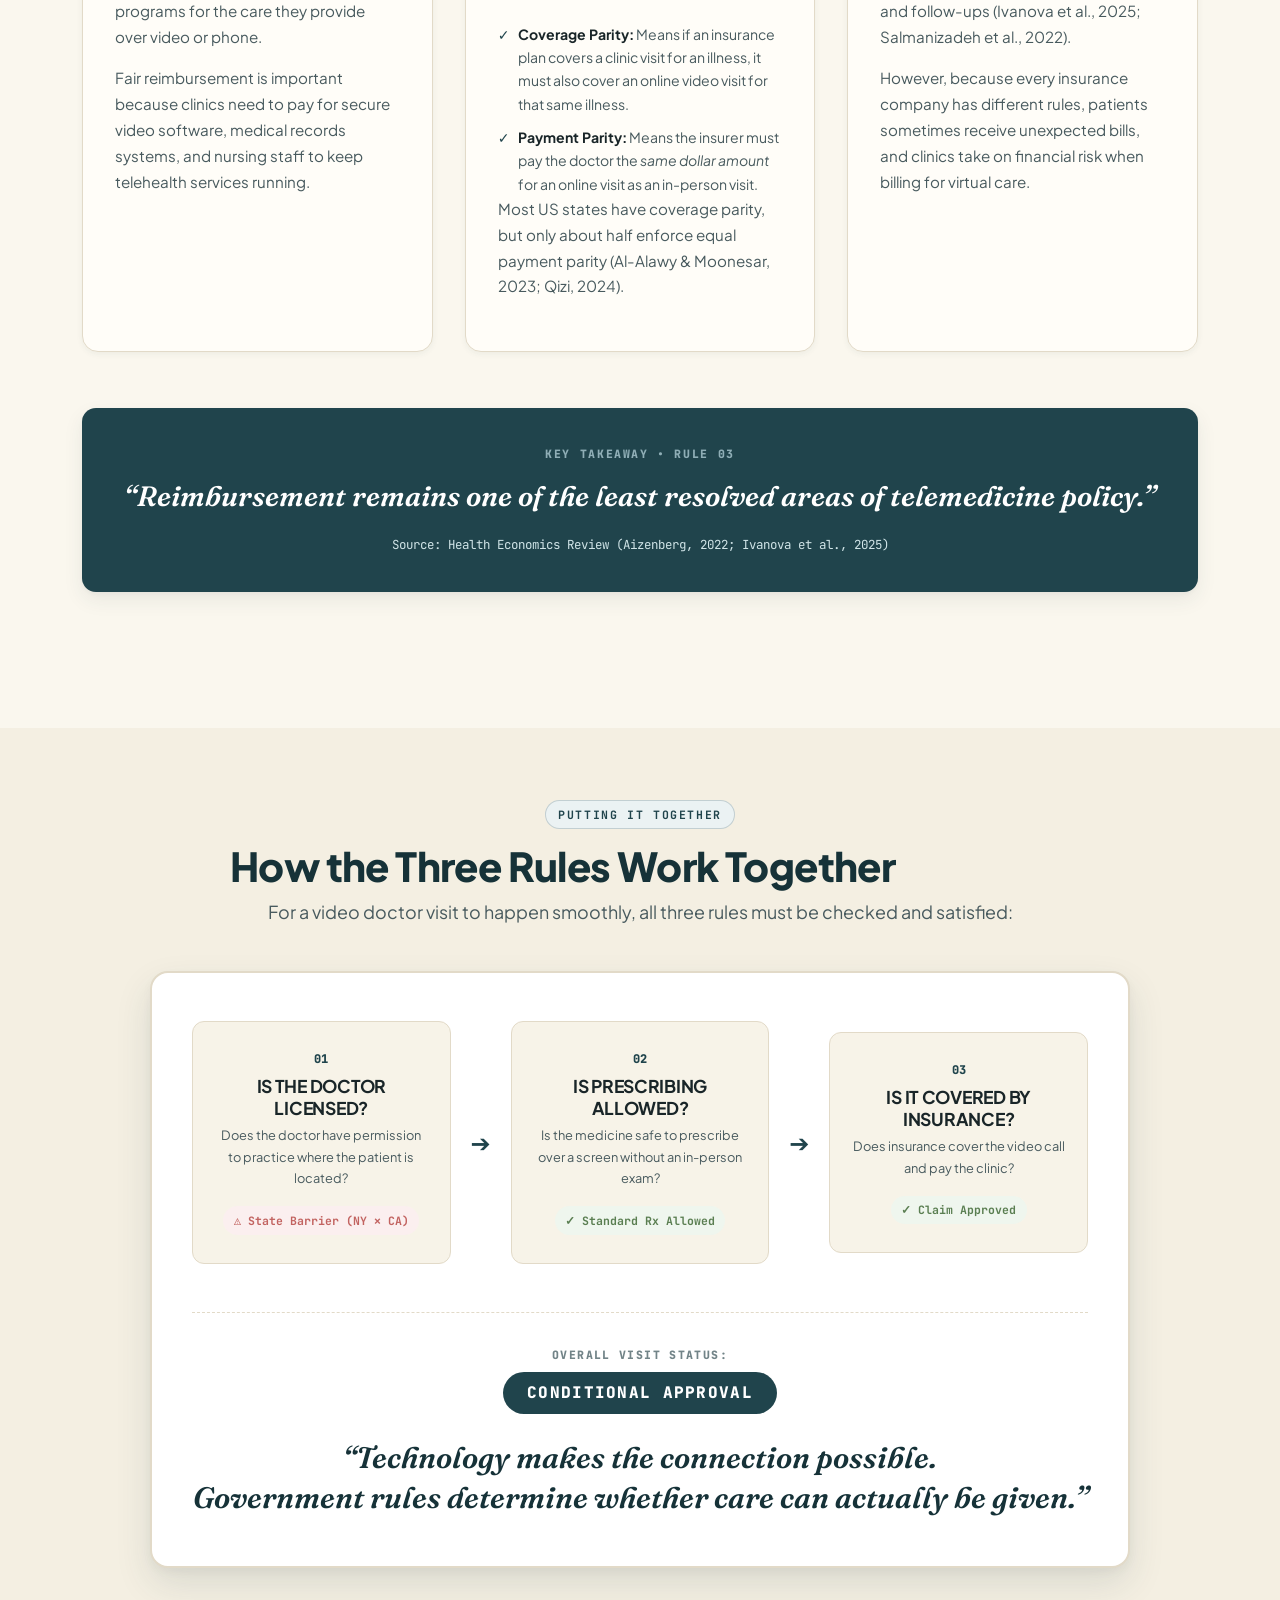
==== commit 8aab5287: "Update index.html" ====
--- a/index.html
+++ b/index.html
@@ -5,9 +5,6 @@
   <meta charset="UTF-8">
   <meta name="viewport" content="width=device-width, initial-scale=1.0">
   <title>Telemedicine: Government Rules & Regulations | Student Project (SCI1125D)</title>
-      <strong>Subecsheka Ravindra</strong>
-    <span>74007566</span>
-  </div>
 
   <!-- Academic & Editorial Typography -->
   <link rel="preconnect" href="https://fonts.googleapis.com">
@@ -1521,11 +1518,6 @@
       </div>
 
       <footer class="academic-footer">
-  <div class="footer-student-details">
-    <strong>Subecsheka Ravindra</strong>
-    <span>74007566</span>
-  </div>
-</footer>
       <div class="footer-col-nav">
         <h5>Project Sections</h5>
         <ul>
@@ -1548,11 +1540,6 @@
     </div>
   </footer>
   <footer class="academic-footer">
-  <div class="footer-student-details">
-    <strong>Subecsheka Ravindra</strong>
-    <span>74007566</span>
-  </div>
-</footer>
 
   <!-- =========================================================================
        HIGH RESOLUTION INFOGRAPHIC LIGHTBOX MODAL
